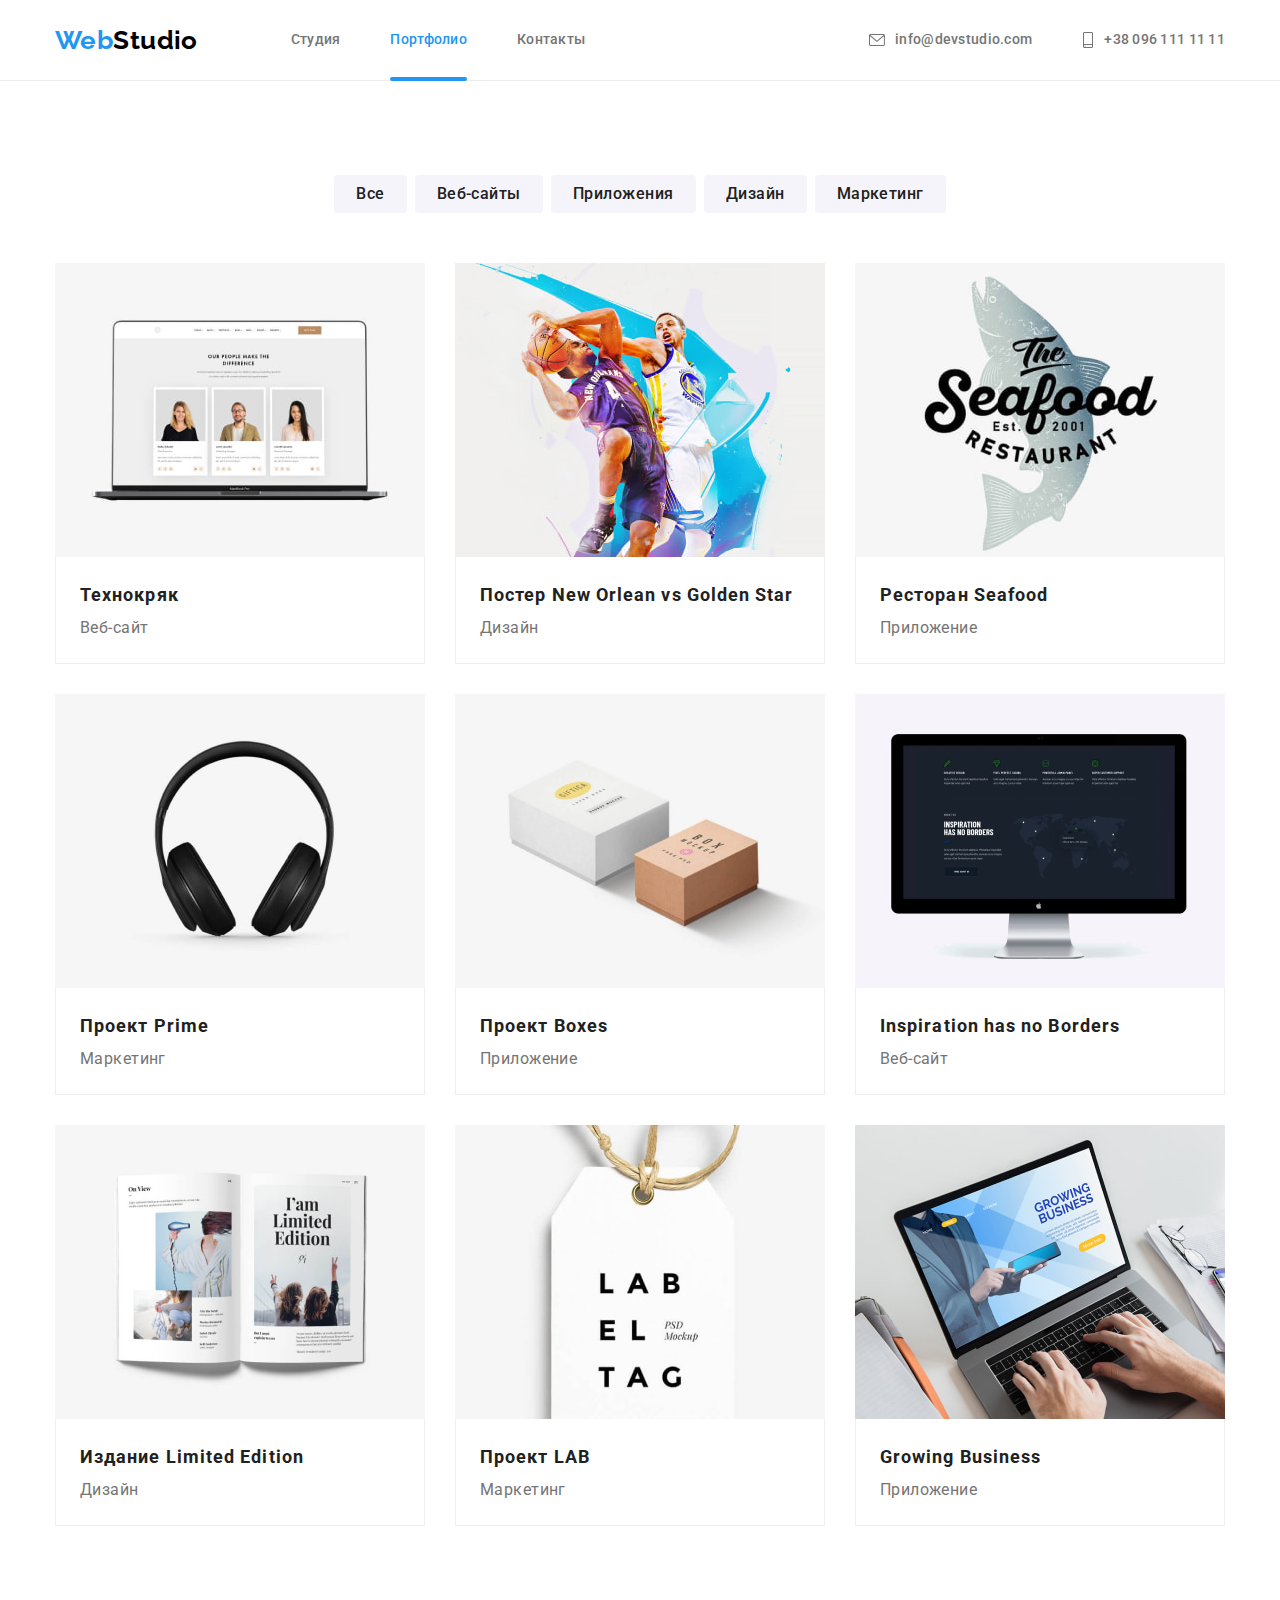
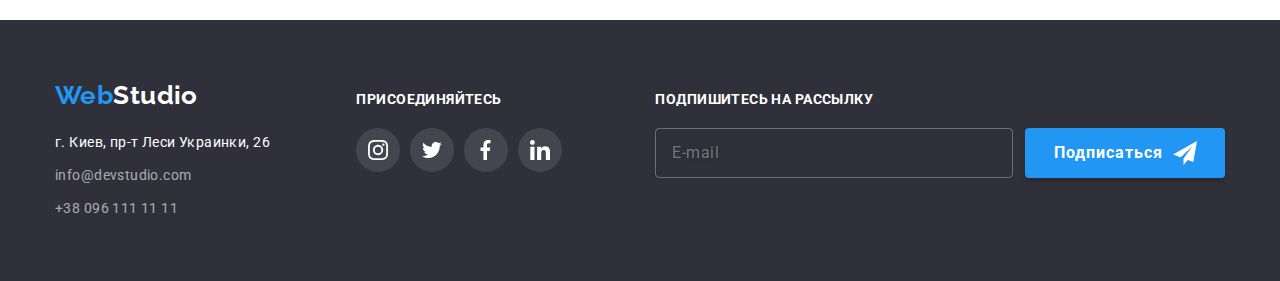
==== portfolio.html @ 182e775f "Переніс файли з 7 ДЗ" ====
<!DOCTYPE html>
<html lang="ru">
  <head>
    <meta charset="UTF-8" />
    <meta http-equiv="X-UA-Compatible" content="IE=edge" />
    <meta name="viewport" content="width=device-width, initial-scale=1.0" />
    <title>Портфолио</title>
    <link
      rel="stylesheet"
      href="https://cdnjs.cloudflare.com/ajax/libs/modern-normalize/1.1.0/modern-normalize.min.css"
    />
    <link
      href="https://fonts.googleapis.com/css2?family=Raleway:wght@700&family=Roboto:wght@400;500;700;900&display=swap"
      rel="stylesheet"
    />
    <link rel="stylesheet" href="./css/main.min.css" />
  </head>
  <body>
    <!-- header сайту -->
    <header class="page-header">
      <div class="container container__page-header">
        <div class="main-menu">
          <a href="./index.html" class="logo logo__header"
            >Web<span class="logo__dark">Studio</span>
          </a>
          <nav class="nav">
            <ul class="nav-list">
              <li class="nav-list__item">
                <a href="./index.html" class="nav-list__link">Студия</a>
              </li>
              <li class="nav-list__item">
                <a href="./portfolio.html" class="nav-list__link nav-list__link--active"
                  >Портфолио</a
                >
              </li>
              <li class="nav-list__item"><a href="./" class="nav-list__link">Контакты</a></li>
            </ul>
          </nav>
        </div>
        <ul class="contact">
          <li class="contact__item">
            <a href="mailto:info@devstudio.com" class="contact__link">
              <svg class="contact__icon" width="16" height="12">
                <use href="./images/icons.svg#icon-mail"></use>
              </svg>
              info@devstudio.com
            </a>
          </li>
          <li class="contact__item">
            <a href="tel:+380961111111" class="contact__link">
              <svg class="contact__icon" width="12" height="16">
                <use href="./images/icons.svg#icon-phone"></use>
              </svg>
              +38 096 111 11 11
            </a>
          </li>
        </ul>
      </div>
    </header>

    <!-- main сторінки -->
    <main>
      <!-- section портфоліо  -->
      <section class="section">
        <div class="container">
          <h1 class="visually-hidden">Примеры работ (нужно скрыть)</h1>
          <ul class="works-nav works-nav__portfolio">
            <li class="works-nav__item">
              <button type="button" class="btn btn__works">Все</button>
            </li>
            <li class="works-nav__item">
              <button type="button" class="btn btn__works">Веб-сайты</button>
            </li>
            <li class="works-nav__item">
              <button type="button" class="btn btn__works">Приложения</button>
            </li>
            <li class="works-nav__item">
              <button type="button" class="btn btn__works">Дизайн</button>
            </li>
            <li class="works-nav__item">
              <button type="button" class="btn btn__works">Маркетинг</button>
            </li>
          </ul>

          <ul class="works layout layout__works">
            <li class="works__item">
              <a href="" class="works__link">
                <div class="works__img">
                  <img src="./images/technocrack.jpg" alt="Веб-сайт фирмы Технокряк" width="370" />
                  <div class="works__overlay">
                    <p class="works__overlay-desc">
                      Технокряк это современная площадка распространения коронавируса. Компании
                      используют эту платформу для цифрового шпионажа и атак на защищённые сервера
                      конкурентов
                    </p>
                  </div>
                </div>
                <div class="works__desc">
                  <h2 class="works__title">Технокряк</h2>
                  <p class="works__text">Веб-сайт</p>
                </div>
              </a>
            </li>
            <li class="works__item">
              <a href="" class="works__link">
                <div class="works__img">
                  <img
                    src="./images/poster-new-orlean.jpg"
                    alt="Дизайн постера New Orlean vs Golden Star"
                    width="370"
                  />
                  <div class="works__overlay">
                    <p class="works__overlay-desc">
                      Lorem ipsum dolor sit amet consectetur adipisicing elit. Velit accusantium
                      eveniet cupiditate consequuntur neque numquam labore quia. Sint, quis impedit.
                    </p>
                  </div>
                </div>
                <div class="works__desc">
                  <h2 class="works__title">Постер New Orlean vs Golden Star</h2>
                  <p class="works__text">Дизайн</p>
                </div>
              </a>
            </li>
            <li class="works__item">
              <a href="" class="works__link">
                <div class="works__img">
                  <img
                    src="./images/restaurant-seafood.jpg"
                    alt="Приложение ресторана Seafood"
                    width="370"
                  />
                  <div class="works__overlay">
                    <p class="works__overlay-desc">
                      Lorem ipsum dolor sit amet consectetur adipisicing elit. Ullam, adipisci?
                      Minima non exercitationem nulla molestias esse accusantium nam ducimus
                      similique labore quasi dolorem voluptate iste commodi aspernatur, mollitia
                      saepe repudiandae?
                    </p>
                  </div>
                </div>
                <div class="works__desc">
                  <h2 class="works__title">Ресторан Seafood</h2>
                  <p class="works__text">Приложение</p>
                </div>
              </a>
            </li>
            <li class="works__item">
              <a href="" class="works__link">
                <div class="works__img">
                  <img
                    src="./images/project-prime.jpg"
                    alt="Маркетинг для проекта Prime"
                    width="370"
                  />
                  <div class="works__overlay">
                    <p class="works__overlay-desc">
                      Lorem ipsum dolor sit amet consectetur adipisicing elit. Ullam, adipisci?
                      Minima non exercitationem nulla molestias esse accusantium nam ducimus
                      similique labore quasi dolorem voluptate iste commodi aspernatur, mollitia
                      saepe repudiandae?
                    </p>
                  </div>
                </div>
                <div class="works__desc">
                  <h2 class="works__title">Проект Prime</h2>
                  <p class="works__text">Маркетинг</p>
                </div>
              </a>
            </li>
            <li class="works__item">
              <a href="" class="works__link">
                <div class="works__img">
                  <img src="./images/project-boxes.jpg" alt="Приложение для Boxes" width="370" />
                  <div class="works__overlay">
                    <p class="works__overlay-desc">
                      Lorem ipsum dolor sit amet consectetur adipisicing elit. Tenetur, expedita
                      illo sed atque quam accusamus hic fugiat vel suscipit, dolores culpa placeat,
                      sequi maiores!
                    </p>
                  </div>
                </div>
                <div class="works__desc">
                  <h2 class="works__title">Проект Boxes</h2>
                  <p class="works__text">Приложение</p>
                </div>
              </a>
            </li>
            <li class="works__item">
              <a href="" class="works__link">
                <div class="works__img">
                  <img
                    src="./images/inspiration-has-no-borders.jpg"
                    alt="Веб-сайт Inspiration has no Borders"
                    width="370"
                  />
                  <div class="works__overlay">
                    <p class="works__overlay-desc">
                      Lorem ipsum dolor sit amet consectetur adipisicing elit. Tenetur, expedita
                      illo sed atque quam accusamus hic fugiat vel suscipit, dolores culpa placeat,
                      sequi maiores!
                    </p>
                  </div>
                </div>
                <div class="works__desc">
                  <h2 class="works__title">Inspiration has no Borders</h2>
                  <p class="works__text">Веб-сайт</p>
                </div>
              </a>
            </li>
            <li class="works__item">
              <a href="" class="works__link">
                <div class="works__img">
                  <img
                    src="./images/publisher-limited-edition.jpg"
                    alt="Дизайн для издания Limited Edition"
                    width="370"
                  />
                  <div class="works__overlay">
                    <p class="works__overlay-desc">
                      Lorem ipsum dolor sit amet consectetur adipisicing elit. Consequuntur,
                      adipisci impedit. Ipsum iste nobis maxime labore explicabo commodi possimus ex
                      totam vitae, consectetur eaque molestias illo ratione. Et, excepturi placeat?
                    </p>
                  </div>
                </div>
                <div class="works__desc">
                  <h2 class="works__title">Издание Limited Edition</h2>
                  <p class="works__text">Дизайн</p>
                </div>
              </a>
            </li>
            <li class="works__item">
              <a href="" class="works__link">
                <div class="works__img">
                  <img src="./images/project-lab.jpg" alt="Маркетинг для проекта LAB" width="370" />
                  <div class="works__overlay">
                    <p class="works__overlay-desc">
                      Lorem ipsum dolor sit amet consectetur adipisicing elit. Consequuntur,
                      adipisci impedit. Ipsum iste nobis maxime labore explicabo commodi possimus ex
                      totam vitae, consectetur eaque molestias illo ratione. Et, excepturi placeat?
                    </p>
                  </div>
                </div>
                <div class="works__desc">
                  <h2 class="works__title">Проект LAB</h2>
                  <p class="works__text">Маркетинг</p>
                </div>
              </a>
            </li>
            <li class="works__item">
              <a href="" class="works__link">
                <div class="works__img">
                  <img
                    src="./images/growing-business.jpg"
                    alt="Приложение для Growing Business"
                    width="370"
                  />
                  <div class="works__overlay">
                    <p class="works__overlay-desc">
                      Lorem ipsum dolor sit amet consectetur adipisicing elit. Consequuntur,
                      adipisci impedit. Ipsum iste nobis maxime labore explicabo commodi possimus ex
                      totam vitae, consectetur eaque molestias illo ratione. Et, excepturi placeat?
                    </p>
                  </div>
                </div>
                <div class="works__desc">
                  <h2 class="works__title">Growing Business</h2>
                  <p class="works__text">Приложение</p>
                </div>
              </a>
            </li>
          </ul>
        </div>
      </section>
    </main>

    <!-- footer сайту -->
    <footer class="footer">
      <div class="container container__footer">
        <div class="footer_address-box">
          <a href="./index.html" class="logo logo__footer"
            >Web<span class="logo logo__light">Studio</span></a
          >
          <address class="address">
            <ul>
              <li class="address__item">
                <a
                  href="https://goo.gl/maps/K3Pn72QrReQsGpMP8"
                  class="address__link"
                  target="_blank"
                  rel="noopener noreferrer"
                  >г. Киев, пр-т Леси Украинки, 26</a
                >
              </li>
              <li class="address__item">
                <a href="mailto:info@devstudio.com" class="address__link address__link--contacts"
                  >info@devstudio.com</a
                >
              </li>
              <li class="address__item">
                <a href="tel:+380961111111" class="address__link address__link--contacts"
                  >+38 096 111 11 11</a
                >
              </li>
            </ul>
          </address>
        </div>
        <div class="footer__social-box">
          <h3 class="footer__title">Присоединяйтесь</h3>
          <ul class="social">
            <li class="social__item">
              <a
                class="social__link social__footer"
                href="https://www.instagram.com/"
                target="_blank"
                rel="noopener noreferrer"
              >
                <svg class="social__icon social__icon--light">
                  <use href="./images/icons.svg#icon-instagram"></use>
                </svg>
              </a>
            </li>
            <li class="social__item">
              <a
                class="social__link social__footer"
                href="https://twitter.com/"
                target="_blank"
                rel="noopener noreferrer"
              >
                <svg class="social__icon social__icon--light">
                  <use href="./images/icons.svg#icon-twitter"></use>
                </svg>
              </a>
            </li>
            <li class="social__item">
              <a
                class="social__link social__footer"
                href="facebook.com"
                target="_blank"
                rel="noopener norferrer"
              >
                <svg class="social__icon social__icon--light">
                  <use href="./images/icons.svg#icon-facebook"></use>
                </svg>
              </a>
            </li>
            <li class="social__item">
              <a
                class="social__link social__footer"
                href="https://linkedin.com/"
                target="_blank"
                rel="noopener noreferrer"
              >
                <svg class="social__icon social__icon--light">
                  <use href="./images/icons.svg#icon-linkedin"></use>
                </svg>
              </a>
            </li>
          </ul>
        </div>
        <div class="footer__form-box">
          <h3 class="footer__title">Подпишитесь на рассылку</h3>
          <form class="footer__form">
            <label class="footer__form-label">
              <input type="email" placeholder="E-mail" class="footer__form-input" />
            </label>
            <button type="submit" class="footer__btn-send">
              Подписаться
              <svg class="footer__form-icon">
                <use href="./images/icons.svg#icon-send"></use>
              </svg>
            </button>
          </form>
        </div>
      </div>
    </footer>

    <!-- Підключення js -->
    <script src="./js/modal.js"></script>
  </body>
</html>
---- css/main.min.css ----
h1,h2,h3,h4,h5,h6,p,ul,li{margin:0}img{display:block;max-width:100%;height:auto}ul{padding:0;list-style:none}a{text-decoration:none}body{font-family:"Roboto",sans-serif;font-size:14px;letter-spacing:0.03em;color:#757575;background-color:#fff}.container{width:1200px;padding:0 15px;margin:0 auto}.container__page-header{display:-webkit-box;display:-ms-flexbox;display:flex;-webkit-box-align:center;-ms-flex-align:center;align-items:center;-webkit-box-pack:justify;-ms-flex-pack:justify;justify-content:space-between}.logo{font-family:"Raleway",sans-serif;font-weight:700;font-size:26px;line-height:1.19;color:#2196f3}.logo__dark{color:#000}.logo__light{color:#fff}.logo__header{margin-right:93px}.logo__footer{display:block;margin-bottom:20px}.page-header{border-bottom:1px solid #ececec}.main-menu{display:-webkit-inline-box;display:-ms-inline-flexbox;display:inline-flex;-webkit-box-align:center;-ms-flex-align:center;align-items:center}.nav-list{display:-webkit-inline-box;display:-ms-inline-flexbox;display:inline-flex}.nav-list__item:not(:last-child),.contact__item:not(:last-child){margin-right:50px}.nav-list__link{display:block;font-weight:500;line-height:1.14;letter-spacing:0.02em;padding:32px 0;color:var(--body-title-color);-webkit-transition:color 250ms cubic-bezier(0.4, 0, 0.2, 1);transition:color 250ms cubic-bezier(0.4, 0, 0.2, 1)}.nav-list__link:hover,.nav-list__link:focus{color:#2196f3}.nav-list__link--active{position:relative;color:#2196f3}.nav-list__link--active::after{content:'';position:absolute;width:100%;height:4px;bottom:-1px;left:0;border-radius:2px;background-color:#2196f3}.contact{display:-webkit-inline-box;display:-ms-inline-flexbox;display:inline-flex}.contact__link{display:-webkit-box;display:-ms-flexbox;display:flex;-webkit-box-align:center;-ms-flex-align:center;align-items:center;color:#757575;font-weight:500;line-height:1.14;letter-spacing:0.02em;padding:32px 0;-webkit-transition:color 250ms cubic-bezier(0.4, 0, 0.2, 1);transition:color 250ms cubic-bezier(0.4, 0, 0.2, 1)}.contact__link:hover .contact__icon,.contact__link:focus .contact__icon{fill:#2196f3}.contact__link:hover,.contact__link:focus{color:#2196f3}.contact__icon{margin-right:10px;fill:currentColor;-webkit-transition:fill 250ms cubic-bezier(0.4, 0, 0.2, 1);transition:fill 250ms cubic-bezier(0.4, 0, 0.2, 1)}.hero{padding-top:200px;padding-bottom:200px;background:-webkit-gradient(linear, left top, left bottom, from(rgba(47,48,58,0.4)), to(rgba(47,48,58,0.4))),url(./../images/Img.jpg);background:linear-gradient(rgba(47,48,58,0.4), rgba(47,48,58,0.4)),url(./../images/Img.jpg);background-repeat:no-repeat;background-position:center;background-size:1600px;max-width:1600px;margin:0 auto}.hero .container{text-align:center}.hero__title{margin-bottom:30px;font-weight:900;font-size:44px;line-height:1.36;text-align:center;letter-spacing:0.06em;text-transform:uppercase;color:#fff}.btn{border:none;border-radius:4px;font-family:inherit;font-weight:500;font-size:16px;line-height:1.63;text-align:center;letter-spacing:0.03em;color:#212121;background-color:#f5f4fa;cursor:pointer;-webkit-transition:background-color 250ms cubic-bezier(0.4, 0, 0.2, 1),color 250ms cubic-bezier(0.4, 0, 0.2, 1),-webkit-box-shadow 250ms cubic-bezier(0.4, 0, 0.2, 1);transition:background-color 250ms cubic-bezier(0.4, 0, 0.2, 1),color 250ms cubic-bezier(0.4, 0, 0.2, 1),-webkit-box-shadow 250ms cubic-bezier(0.4, 0, 0.2, 1);transition:background-color 250ms cubic-bezier(0.4, 0, 0.2, 1),color 250ms cubic-bezier(0.4, 0, 0.2, 1),box-shadow 250ms cubic-bezier(0.4, 0, 0.2, 1);transition:background-color 250ms cubic-bezier(0.4, 0, 0.2, 1),color 250ms cubic-bezier(0.4, 0, 0.2, 1),box-shadow 250ms cubic-bezier(0.4, 0, 0.2, 1),-webkit-box-shadow 250ms cubic-bezier(0.4, 0, 0.2, 1)}.btn__hero{padding:10px 32px;font-weight:700;line-height:1.87;letter-spacing:0.06em;color:#fff;background-color:#2196f3;-webkit-box-shadow:0px 4px 4px rgba(0,0,0,0.15);box-shadow:0px 4px 4px rgba(0,0,0,0.15)}.btn__hero:hover,.btn__hero:focus{background:#188ce8}.section{padding-top:94px;padding-bottom:94px}.section--nopaddingtop{padding-top:0}.section--team-bcg{background-color:#f5f4fa}.section__title{margin-bottom:50px;font-weight:700;font-size:36px;line-height:1.17;text-align:center;color:#757575}.visually-hidden{position:absolute;width:1px;height:1px;margin:-1px;border:0;padding:0;white-space:nowrap;-webkit-clip-path:inset(100%);clip-path:inset(100%);clip:rect(0 0 0 0);overflow:hidden}.advantages{display:-webkit-box;display:-ms-flexbox;display:flex}.advantages__item{width:270px}.advantages__item:not(:last-child){margin-right:30px}.advantages__img-bcg{display:-webkit-box;display:-ms-flexbox;display:flex;-webkit-box-align:center;-ms-flex-align:center;align-items:center;-webkit-box-pack:center;-ms-flex-pack:center;justify-content:center;height:120px;margin-bottom:30px;background-color:#f5f4fa;border-radius:4px}.advantages__img{width:70px;height:70px}.advantages__title{margin-bottom:10px;font-size:14px;font-weight:700;line-height:1.14;text-transform:uppercase;color:#212121}.advantages__desc{line-height:1.71}.activity{display:-webkit-box;display:-ms-flexbox;display:flex}.activity__item{position:relative}.activity__item:not(:last-child){margin-right:30px}.activity__title{position:absolute;bottom:0;left:0;display:-webkit-box;display:-ms-flexbox;display:flex;-webkit-box-align:center;-ms-flex-align:center;align-items:center;-webkit-box-pack:center;-ms-flex-pack:center;justify-content:center;width:100%;height:70px;font-size:14px;text-transform:uppercase;color:#fff;background-color:rgba(47,48,58,0.8)}.team{display:-webkit-box;display:-ms-flexbox;display:flex}.team__item{width:270px;border-radius:0 0 4px 4px;background-color:#fff;-webkit-box-shadow:0px 1px 3px rgba(0,0,0,0.12),0px 1px 1px rgba(0,0,0,0.14),0px 2px 1px rgba(0,0,0,0.2);box-shadow:0px 1px 3px rgba(0,0,0,0.12),0px 1px 1px rgba(0,0,0,0.14),0px 2px 1px rgba(0,0,0,0.2)}.team__item:not(:last-child){margin-right:30px}.team__div-desc{padding-top:30px;padding-bottom:30px}.team__title{font-size:16px;line-height:1.19;text-align:center;margin-bottom:10px;font-weight:500;color:#212121}.team__desc{font-size:16px;line-height:1.19;text-align:center;margin-bottom:16px}.social{display:-webkit-box;display:-ms-flexbox;display:flex;-webkit-box-pack:center;-ms-flex-pack:center;justify-content:center}.social__item{width:44px;height:44px}.social__item:not(:last-child){margin-right:10px}.social__link{display:-webkit-box;display:-ms-flexbox;display:flex;-webkit-box-align:center;-ms-flex-align:center;align-items:center;-webkit-box-pack:center;-ms-flex-pack:center;justify-content:center;width:100%;height:100%;border-radius:50%;-webkit-transition:background-color 250ms cubic-bezier(0.4, 0, 0.2, 1);transition:background-color 250ms cubic-bezier(0.4, 0, 0.2, 1)}.social__link:hover,.social__link:focus{background-color:#2196f3}.social__icon{width:20px;height:20px;fill:#afb1b8;-webkit-transition:fill 250ms cubic-bezier(0.4, 0, 0.2, 1);transition:fill 250ms cubic-bezier(0.4, 0, 0.2, 1)}.social__link:hover .social__icon,.social__link:focus .social__icon{fill:#fff}.social__footer{background-color:rgba(255,255,255,0.1)}.social__icon--light{fill:#fff}.clients{display:-webkit-inline-box;display:-ms-inline-flexbox;display:inline-flex}.clients__item{width:170px;height:92px}.clients__item:not(:last-child){margin-right:30px}.clients__link{display:-webkit-box;display:-ms-flexbox;display:flex;-webkit-box-pack:center;-ms-flex-pack:center;justify-content:center;-webkit-box-align:center;-ms-flex-align:center;align-items:center;width:100%;height:100%;border:1px solid #afb1b8;border-radius:4px;-webkit-transition:border 250ms cubic-bezier(0.4, 0, 0.2, 1);transition:border 250ms cubic-bezier(0.4, 0, 0.2, 1)}.clients__link:hover,.clients__link:focus{border-color:#2196f3}.clients__logo{width:106px;height:60px;fill:#afb1b8;-webkit-transition:fill 250ms cubic-bezier(0.4, 0, 0.2, 1);transition:fill 250ms cubic-bezier(0.4, 0, 0.2, 1)}.clients__link:hover .clients__logo,.clients__link:focus .clients__logo{fill:#2196f3}.footer{padding-top:60px;padding-bottom:60px;background-color:#2f303a}.footer_address-box{margin-right:70px;-webkit-box-flex:1;-ms-flex-positive:1;flex-grow:1}.address{font-style:normal}.address__link{display:block;line-height:1.71;color:#fff}.address__link--contacts{color:rgba(255,255,255,0.6)}.address__item:not(:last-child){margin-bottom:9px}.container__footer{display:-webkit-box;display:-ms-flexbox;display:flex;-webkit-box-align:baseline;-ms-flex-align:baseline;align-items:baseline}.footer__social-box{margin-right:93px}.footer__title{margin-bottom:20px;font-size:14px;line-height:1.14;text-transform:uppercase;color:#fff}.footer__form{display:-webkit-box;display:-ms-flexbox;display:flex;-webkit-box-align:center;-ms-flex-align:center;align-items:center}.footer__form-label{margin-right:12px}.footer__form-input{width:358px;height:50px;padding:15px 16px;font-size:16px;line-height:1.25;letter-spacing:0.03em;color:rgba(255,255,255,0.6);background-color:transparent;border:1px solid rgba(255,255,255,0.3);-webkit-filter:drop-shadow(0px 4px 4px rgba(0,0,0,0.15));filter:drop-shadow(0px 4px 4px rgba(0,0,0,0.15));border-radius:4px;-webkit-transition:border-color 250ms cubic-bezier(0.4, 0, 0.2, 1);transition:border-color 250ms cubic-bezier(0.4, 0, 0.2, 1)}.footer__form-input:focus-within{outline:none;border-color:#2196f3}.footer__form-input:not(:placeholder-shown){border-color:#2196f3;color:#fff}.footer__btn-send{display:-webkit-box;display:-ms-flexbox;display:flex;-webkit-box-align:center;-ms-flex-align:center;align-items:center;text-align:center;padding:10px 28px 10px 29px;font-weight:700;font-size:16px;line-height:1.87;letter-spacing:0.06em;color:#fff;background-color:#2196f3;-webkit-box-shadow:0px 4px 4px rgba(0,0,0,0.15);box-shadow:0px 4px 4px rgba(0,0,0,0.15);border-radius:4px;border:none;cursor:pointer}.footer__form-icon{width:24px;height:24px;margin-left:10px;fill:#fff}.backdrop{position:fixed;top:0;left:0;width:100%;height:100%;background-color:rgba(0,0,0,0.2);opacity:1;-webkit-transition:opacity 250ms cubic-bezier(0.4, 0, 0.2, 1);transition:opacity 250ms cubic-bezier(0.4, 0, 0.2, 1)}.backdrop.is-hidden{opacity:0;pointer-events:none;visibility:hidden}.modal{position:absolute;top:50%;left:50%;width:528px;height:581px;padding:40px;background-color:#fff;-webkit-box-shadow:0px 1px 3px rgba(0,0,0,0.12),0px 1px 1px rgba(0,0,0,0.14),0px 2px 1px rgba(0,0,0,0.2);box-shadow:0px 1px 3px rgba(0,0,0,0.12),0px 1px 1px rgba(0,0,0,0.14),0px 2px 1px rgba(0,0,0,0.2);border-radius:4px;-webkit-transform:translate(-50%, -50%) scale(1);transform:translate(-50%, -50%) scale(1);-webkit-transition:visibility 250ms cubic-bezier(0.4, 0, 0.2, 1),-webkit-transform 250ms cubic-bezier(0.4, 0, 0.2, 1);transition:visibility 250ms cubic-bezier(0.4, 0, 0.2, 1),-webkit-transform 250ms cubic-bezier(0.4, 0, 0.2, 1);transition:transform 250ms cubic-bezier(0.4, 0, 0.2, 1),visibility 250ms cubic-bezier(0.4, 0, 0.2, 1);transition:transform 250ms cubic-bezier(0.4, 0, 0.2, 1),visibility 250ms cubic-bezier(0.4, 0, 0.2, 1),-webkit-transform 250ms cubic-bezier(0.4, 0, 0.2, 1)}.backdrop.is-hidden .modal{-webkit-transform:translate(-50%, -50%) scale(0.9);transform:translate(-50%, -50%) scale(0.9)}.modal__close{position:absolute;top:8px;right:8px;width:30px;height:30px;display:-webkit-box;display:-ms-flexbox;display:flex;-webkit-box-align:center;-ms-flex-align:center;align-items:center;-webkit-box-pack:center;-ms-flex-pack:center;justify-content:center;background-color:transparent;border-radius:50%;border:1px solid rgba(0,0,0,0.1);cursor:pointer}.modal__close-icon{width:11px;height:11px;fill:#000;-webkit-transition:fill 250ms cubic-bezier(0.4, 0, 0.2, 1);transition:fill 250ms cubic-bezier(0.4, 0, 0.2, 1)}.modal__close:hover .modal__close-icon,.modal__close:focus .modal__close-icon{fill:#2196f3}.modal__title{margin-bottom:12px;font-size:20px;text-align:center;color:#212121}.modal__form{display:-webkit-box;display:-ms-flexbox;display:flex;-webkit-box-orient:vertical;-webkit-box-direction:normal;-ms-flex-direction:column;flex-direction:column;-webkit-box-align:center;-ms-flex-align:center;align-items:center}.modal__form-label{position:relative;display:block;width:100%;margin-bottom:10px}.modal__form-label--textarea{margin-bottom:20px}.modal__form-label input,.modal__form-label textarea{width:100%;border-color:rgba(33,33,33,0.2);border-width:1px;border-style:solid;border-radius:4px;-webkit-transition:border-color 250ms cubic-bezier(0.4, 0, 0.2, 1);transition:border-color 250ms cubic-bezier(0.4, 0, 0.2, 1)}.modal__form-text{margin-bottom:4px;font-size:12px;line-height:1.17;letter-spacing:0.01em;color:#757575}.modal__form-input{height:40px;padding-left:42px;padding-right:10px}.modal__form-input:focus-within{outline:none;border-color:#2196f3}.modal__form-input:not(:placeholder-shown){border-color:#2196f3;color:#212121}.modal__form-textarea{display:block;height:120px;padding:12px 16px;resize:none}.modal__form-textarea:focus-within{outline:none;border-color:#2196f3}.modal__form-textarea:not(:placeholder-shown){border-color:#2196f3;color:#212121}.modal__form-checkbox{display:-webkit-inline-box;display:-ms-inline-flexbox;display:inline-flex;-webkit-box-align:center;-ms-flex-align:center;align-items:center;margin-bottom:30px;line-height:1.71}.modal__form-icon{width:18px;height:18px;position:absolute;bottom:11px;left:12px;fill:#212121;-webkit-transition:fill 250ms cubic-bezier(0.4, 0, 0.2, 1);transition:fill 250ms cubic-bezier(0.4, 0, 0.2, 1)}.modal__form-input:focus-within+.modal__form-icon,.modal__form-input:not(:placeholder-shown)+.modal__form-icon{fill:#2196f3}.form__checkbox-icon{width:16px;height:15px;margin-right:9px;border:2px solid #212121;border-radius:2px;background-color:transparent;background-image:none;-webkit-transition:background-color 250ms cubic-bezier(0.4, 0, 0.2, 1),background-image 250ms cubic-bezier(0.4, 0, 0.2, 1);transition:background-color 250ms cubic-bezier(0.4, 0, 0.2, 1),background-image 250ms cubic-bezier(0.4, 0, 0.2, 1)}.modal__checkbox:checked+.form__checkbox-icon{background-image:url("../images/checkbox-checked.svg");background-repeat:no-repeat;background-position:center;background-color:#2196f3;border-radius:2px;border:none}.modal__checkbox{-webkit-appearance:none;-moz-appearance:none;appearance:none}.form__checkbox-link{margin-left:4px;color:#2196f3;text-decoration:underline}.btn__modal{padding:10px 32px;font-weight:700;line-height:1.87;letter-spacing:0.06em;color:#fff;background-color:#2196f3;-webkit-box-shadow:0px 4px 4px rgba(0,0,0,0.15);box-shadow:0px 4px 4px rgba(0,0,0,0.15)}.btn__modal:hover,.btn__modal:focus{background:#188ce8}.works-nav{display:-webkit-box;display:-ms-flexbox;display:flex;-webkit-box-pack:center;-ms-flex-pack:center;justify-content:center}.works-nav__portfolio{margin-bottom:50px}.works-nav__item:not(:last-child){margin-right:8px}.btn__works{padding:6px 22px}.btn__works:active,.btn__works:hover,.btn__works:focus{background-color:#2196f3;color:#fff;-webkit-box-shadow:0px 3px 1px rgba(0,0,0,0.1),0px 1px 2px rgba(0,0,0,0.08),0px 2px 2px rgba(0,0,0,0.12);box-shadow:0px 3px 1px rgba(0,0,0,0.1),0px 1px 2px rgba(0,0,0,0.08),0px 2px 2px rgba(0,0,0,0.12)}.layout{display:-webkit-box;display:-ms-flexbox;display:flex;-ms-flex-wrap:wrap;flex-wrap:wrap}.layout__works{margin-top:-30px;margin-left:-30px}.works__link{display:block}.works__link:hover,.works__link:focus{-webkit-box-shadow:0px 1px 1px rgba(0,0,0,0.12),0px 4px 4px rgba(0,0,0,0.06),1px 4px 6px rgba(0,0,0,0.16);box-shadow:0px 1px 1px rgba(0,0,0,0.12),0px 4px 4px rgba(0,0,0,0.06),1px 4px 6px rgba(0,0,0,0.16);cursor:pointer}.works__item{-ms-flex-preferred-size:calc((100% - 90px) / 3);flex-basis:calc((100% - 90px) / 3);margin-top:30px;margin-left:30px}.works__img{position:relative;overflow:hidden}.works__overlay{position:absolute;width:100%;height:100%;display:-webkit-box;display:-ms-flexbox;display:flex;-webkit-box-align:center;-ms-flex-align:center;align-items:center;background-color:rgba(33,150,243,0.9);-webkit-transform:translate(0, 0);transform:translate(0, 0);-webkit-transition:-webkit-transform 250ms cubic-bezier(0.4, 0, 0.2, 1);transition:-webkit-transform 250ms cubic-bezier(0.4, 0, 0.2, 1);transition:transform 250ms cubic-bezier(0.4, 0, 0.2, 1);transition:transform 250ms cubic-bezier(0.4, 0, 0.2, 1), -webkit-transform 250ms cubic-bezier(0.4, 0, 0.2, 1)}.works__link:hover .works__overlay,.works__link:focus .works__overlay{-webkit-transform:translate(0, -100%);transform:translate(0, -100%)}.works__overlay-desc{padding:24px;font-size:18px;line-height:1.56;color:#fff}.works__desc{padding:20px 24px;background:#fff;border-width:0 1px 1px 1px;border-style:solid;border-color:#efefef}.works__title{font-weight:700;font-size:18px;line-height:2;letter-spacing:0.06em;color:#212121}.works__text{display:block;font-size:16px;line-height:1.87;color:#757575}
/*# sourceMappingURL=main.min.css.map */
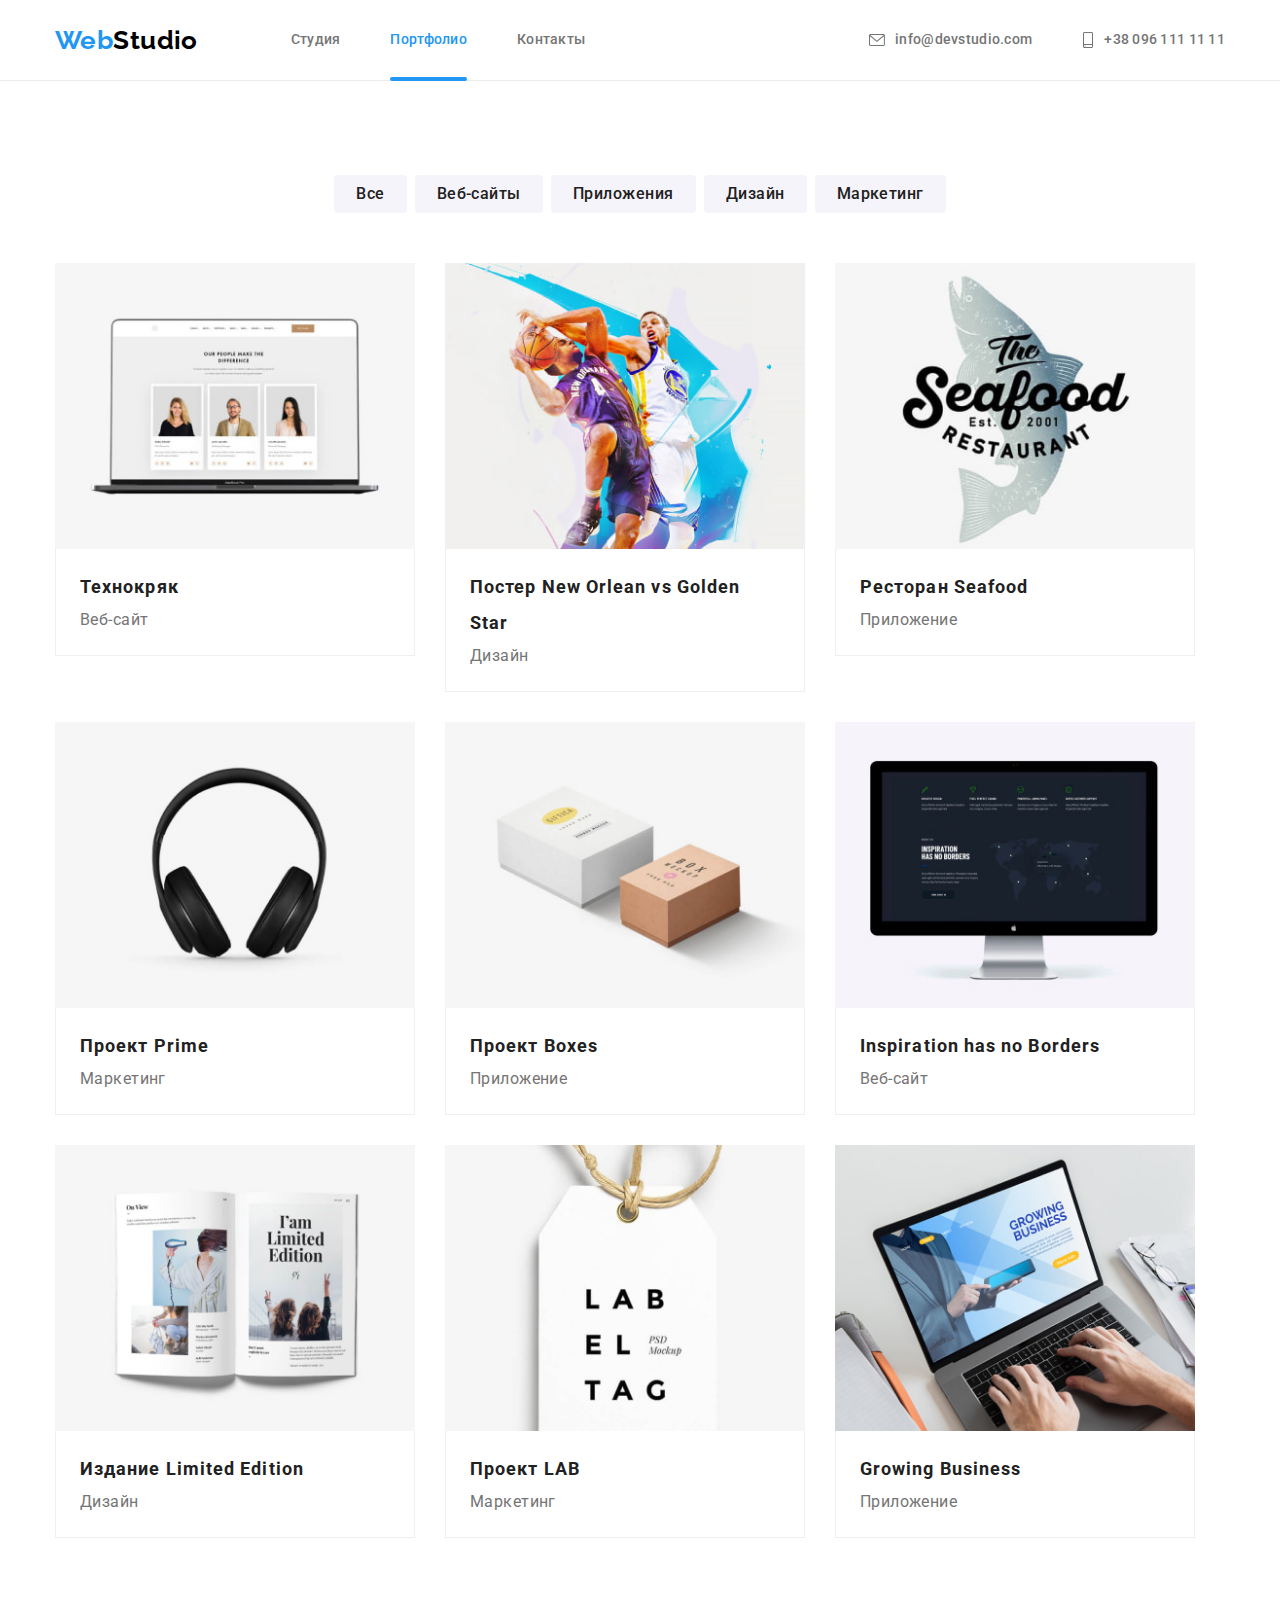
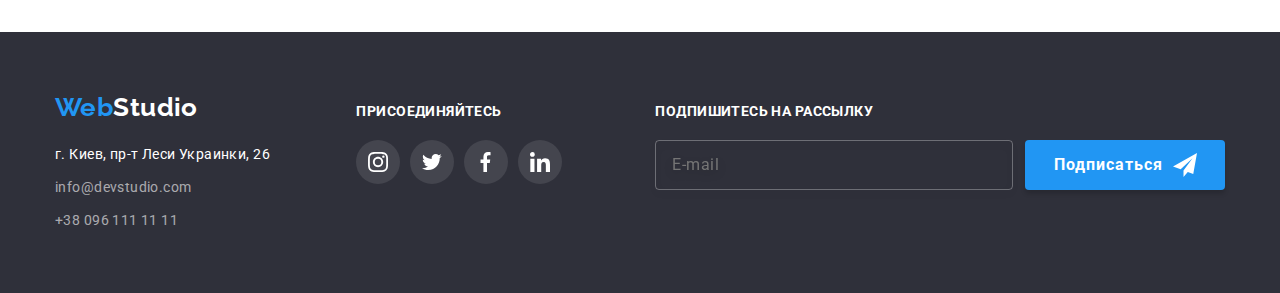
==== commit e02faaba: "Адаптивний сайт" ====
--- a/portfolio.html
+++ b/portfolio.html
@@ -23,6 +23,53 @@
           <a href="./index.html" class="logo logo__header"
             >Web<span class="logo__dark">Studio</span>
           </a>
+          <button
+            type="button"
+            class="menu-button is-open"
+            aria-expanded="false"
+            aria-controls="mobile-menu"
+            data-menu-open
+          >
+            <svg class="menu-button__icon" aria-label="Переключатель мобильного меню">
+              <use href="./images/icons.svg#menu-burger"></use>
+            </svg>
+          </button>
+          <div class="mobile-menu is-open" id="mobile-menu" data-menu>
+            <button type="button" class="mobile-menu__button" data-menu-close>
+              <svg class="mobile-menu__icon">
+                <use href="./images/icons.svg#menu-close"></use>
+              </svg>
+            </button>
+            <ul class="mobile-menu__list">
+              <li class="mobile-menu__item"><a href="./" class="mobile-menu__link">Студия</a></li>
+              <li class="mobile-menu__item">
+                <a href="./portfolio.html" class="mobile-menu__link">Портфолио</a>
+              </li>
+              <li class="mobile-menu__item"><a href="" class="mobile-menu__link">Контакты</a></li>
+            </ul>
+            <div class="mobile-menu-footer">
+              <a href="tel:+380961111111" class="mobile-menu-footer__tel">+38 096 111 11 11</a>
+              <a href="mailto:info@devstudio.com" class="mobile-menu-footer__mail"
+                >info@devstudio.com</a
+              >
+              <ul class="mobile-menu-footer__list">
+                <li class="mobile-menu-footer__item">
+                  <a href="" class="mobile-menu-footer__link mobile-menu-footer__link--nopadding"
+                    >Instagram</a
+                  >
+                </li>
+                <li class="mobile-menu-footer__item">
+                  <a href="" class="mobile-menu-footer__link">Twitter</a>
+                </li>
+                <li class="mobile-menu-footer__item">
+                  <a href="" class="mobile-menu-footer__link">Facebook</a>
+                </li>
+                <li class="mobile-menu-footer__item">
+                  <a href="" class="mobile-menu-footer__link">LinkedIn</a>
+                </li>
+              </ul>
+            </div>
+          </div>
           <nav class="nav">
             <ul class="nav-list">
               <li class="nav-list__item">
@@ -64,7 +111,7 @@
       <section class="section">
         <div class="container">
           <h1 class="visually-hidden">Примеры работ (нужно скрыть)</h1>
-          <ul class="works-nav works-nav__portfolio">
+          <ul class="works-nav works-nav__portfolio works-nav__portfolio--mb">
             <li class="works-nav__item">
               <button type="button" class="btn btn__works">Все</button>
             </li>
@@ -82,7 +129,7 @@
             </li>
           </ul>
 
-          <ul class="works layout layout__works">
+          <ul class="works">
             <li class="works__item">
               <a href="" class="works__link">
                 <div class="works__img">
@@ -378,5 +425,6 @@
 
     <!-- Підключення js -->
     <script src="./js/modal.js"></script>
+    <script src="./js/mobile-menu.js"></script>
   </body>
 </html>
--- a/css/main.min.css
+++ b/css/main.min.css
@@ -1,2 +1,2 @@
-h1,h2,h3,h4,h5,h6,p,ul,li{margin:0}img{display:block;max-width:100%;height:auto}ul{padding:0;list-style:none}a{text-decoration:none}body{font-family:"Roboto",sans-serif;font-size:14px;letter-spacing:0.03em;color:#757575;background-color:#fff}.container{width:1200px;padding:0 15px;margin:0 auto}.container__page-header{display:-webkit-box;display:-ms-flexbox;display:flex;-webkit-box-align:center;-ms-flex-align:center;align-items:center;-webkit-box-pack:justify;-ms-flex-pack:justify;justify-content:space-between}.logo{font-family:"Raleway",sans-serif;font-weight:700;font-size:26px;line-height:1.19;color:#2196f3}.logo__dark{color:#000}.logo__light{color:#fff}.logo__header{margin-right:93px}.logo__footer{display:block;margin-bottom:20px}.page-header{border-bottom:1px solid #ececec}.main-menu{display:-webkit-inline-box;display:-ms-inline-flexbox;display:inline-flex;-webkit-box-align:center;-ms-flex-align:center;align-items:center}.nav-list{display:-webkit-inline-box;display:-ms-inline-flexbox;display:inline-flex}.nav-list__item:not(:last-child),.contact__item:not(:last-child){margin-right:50px}.nav-list__link{display:block;font-weight:500;line-height:1.14;letter-spacing:0.02em;padding:32px 0;color:var(--body-title-color);-webkit-transition:color 250ms cubic-bezier(0.4, 0, 0.2, 1);transition:color 250ms cubic-bezier(0.4, 0, 0.2, 1)}.nav-list__link:hover,.nav-list__link:focus{color:#2196f3}.nav-list__link--active{position:relative;color:#2196f3}.nav-list__link--active::after{content:'';position:absolute;width:100%;height:4px;bottom:-1px;left:0;border-radius:2px;background-color:#2196f3}.contact{display:-webkit-inline-box;display:-ms-inline-flexbox;display:inline-flex}.contact__link{display:-webkit-box;display:-ms-flexbox;display:flex;-webkit-box-align:center;-ms-flex-align:center;align-items:center;color:#757575;font-weight:500;line-height:1.14;letter-spacing:0.02em;padding:32px 0;-webkit-transition:color 250ms cubic-bezier(0.4, 0, 0.2, 1);transition:color 250ms cubic-bezier(0.4, 0, 0.2, 1)}.contact__link:hover .contact__icon,.contact__link:focus .contact__icon{fill:#2196f3}.contact__link:hover,.contact__link:focus{color:#2196f3}.contact__icon{margin-right:10px;fill:currentColor;-webkit-transition:fill 250ms cubic-bezier(0.4, 0, 0.2, 1);transition:fill 250ms cubic-bezier(0.4, 0, 0.2, 1)}.hero{padding-top:200px;padding-bottom:200px;background:-webkit-gradient(linear, left top, left bottom, from(rgba(47,48,58,0.4)), to(rgba(47,48,58,0.4))),url(./../images/Img.jpg);background:linear-gradient(rgba(47,48,58,0.4), rgba(47,48,58,0.4)),url(./../images/Img.jpg);background-repeat:no-repeat;background-position:center;background-size:1600px;max-width:1600px;margin:0 auto}.hero .container{text-align:center}.hero__title{margin-bottom:30px;font-weight:900;font-size:44px;line-height:1.36;text-align:center;letter-spacing:0.06em;text-transform:uppercase;color:#fff}.btn{border:none;border-radius:4px;font-family:inherit;font-weight:500;font-size:16px;line-height:1.63;text-align:center;letter-spacing:0.03em;color:#212121;background-color:#f5f4fa;cursor:pointer;-webkit-transition:background-color 250ms cubic-bezier(0.4, 0, 0.2, 1),color 250ms cubic-bezier(0.4, 0, 0.2, 1),-webkit-box-shadow 250ms cubic-bezier(0.4, 0, 0.2, 1);transition:background-color 250ms cubic-bezier(0.4, 0, 0.2, 1),color 250ms cubic-bezier(0.4, 0, 0.2, 1),-webkit-box-shadow 250ms cubic-bezier(0.4, 0, 0.2, 1);transition:background-color 250ms cubic-bezier(0.4, 0, 0.2, 1),color 250ms cubic-bezier(0.4, 0, 0.2, 1),box-shadow 250ms cubic-bezier(0.4, 0, 0.2, 1);transition:background-color 250ms cubic-bezier(0.4, 0, 0.2, 1),color 250ms cubic-bezier(0.4, 0, 0.2, 1),box-shadow 250ms cubic-bezier(0.4, 0, 0.2, 1),-webkit-box-shadow 250ms cubic-bezier(0.4, 0, 0.2, 1)}.btn__hero{padding:10px 32px;font-weight:700;line-height:1.87;letter-spacing:0.06em;color:#fff;background-color:#2196f3;-webkit-box-shadow:0px 4px 4px rgba(0,0,0,0.15);box-shadow:0px 4px 4px rgba(0,0,0,0.15)}.btn__hero:hover,.btn__hero:focus{background:#188ce8}.section{padding-top:94px;padding-bottom:94px}.section--nopaddingtop{padding-top:0}.section--team-bcg{background-color:#f5f4fa}.section__title{margin-bottom:50px;font-weight:700;font-size:36px;line-height:1.17;text-align:center;color:#757575}.visually-hidden{position:absolute;width:1px;height:1px;margin:-1px;border:0;padding:0;white-space:nowrap;-webkit-clip-path:inset(100%);clip-path:inset(100%);clip:rect(0 0 0 0);overflow:hidden}.advantages{display:-webkit-box;display:-ms-flexbox;display:flex}.advantages__item{width:270px}.advantages__item:not(:last-child){margin-right:30px}.advantages__img-bcg{display:-webkit-box;display:-ms-flexbox;display:flex;-webkit-box-align:center;-ms-flex-align:center;align-items:center;-webkit-box-pack:center;-ms-flex-pack:center;justify-content:center;height:120px;margin-bottom:30px;background-color:#f5f4fa;border-radius:4px}.advantages__img{width:70px;height:70px}.advantages__title{margin-bottom:10px;font-size:14px;font-weight:700;line-height:1.14;text-transform:uppercase;color:#212121}.advantages__desc{line-height:1.71}.activity{display:-webkit-box;display:-ms-flexbox;display:flex}.activity__item{position:relative}.activity__item:not(:last-child){margin-right:30px}.activity__title{position:absolute;bottom:0;left:0;display:-webkit-box;display:-ms-flexbox;display:flex;-webkit-box-align:center;-ms-flex-align:center;align-items:center;-webkit-box-pack:center;-ms-flex-pack:center;justify-content:center;width:100%;height:70px;font-size:14px;text-transform:uppercase;color:#fff;background-color:rgba(47,48,58,0.8)}.team{display:-webkit-box;display:-ms-flexbox;display:flex}.team__item{width:270px;border-radius:0 0 4px 4px;background-color:#fff;-webkit-box-shadow:0px 1px 3px rgba(0,0,0,0.12),0px 1px 1px rgba(0,0,0,0.14),0px 2px 1px rgba(0,0,0,0.2);box-shadow:0px 1px 3px rgba(0,0,0,0.12),0px 1px 1px rgba(0,0,0,0.14),0px 2px 1px rgba(0,0,0,0.2)}.team__item:not(:last-child){margin-right:30px}.team__div-desc{padding-top:30px;padding-bottom:30px}.team__title{font-size:16px;line-height:1.19;text-align:center;margin-bottom:10px;font-weight:500;color:#212121}.team__desc{font-size:16px;line-height:1.19;text-align:center;margin-bottom:16px}.social{display:-webkit-box;display:-ms-flexbox;display:flex;-webkit-box-pack:center;-ms-flex-pack:center;justify-content:center}.social__item{width:44px;height:44px}.social__item:not(:last-child){margin-right:10px}.social__link{display:-webkit-box;display:-ms-flexbox;display:flex;-webkit-box-align:center;-ms-flex-align:center;align-items:center;-webkit-box-pack:center;-ms-flex-pack:center;justify-content:center;width:100%;height:100%;border-radius:50%;-webkit-transition:background-color 250ms cubic-bezier(0.4, 0, 0.2, 1);transition:background-color 250ms cubic-bezier(0.4, 0, 0.2, 1)}.social__link:hover,.social__link:focus{background-color:#2196f3}.social__icon{width:20px;height:20px;fill:#afb1b8;-webkit-transition:fill 250ms cubic-bezier(0.4, 0, 0.2, 1);transition:fill 250ms cubic-bezier(0.4, 0, 0.2, 1)}.social__link:hover .social__icon,.social__link:focus .social__icon{fill:#fff}.social__footer{background-color:rgba(255,255,255,0.1)}.social__icon--light{fill:#fff}.clients{display:-webkit-inline-box;display:-ms-inline-flexbox;display:inline-flex}.clients__item{width:170px;height:92px}.clients__item:not(:last-child){margin-right:30px}.clients__link{display:-webkit-box;display:-ms-flexbox;display:flex;-webkit-box-pack:center;-ms-flex-pack:center;justify-content:center;-webkit-box-align:center;-ms-flex-align:center;align-items:center;width:100%;height:100%;border:1px solid #afb1b8;border-radius:4px;-webkit-transition:border 250ms cubic-bezier(0.4, 0, 0.2, 1);transition:border 250ms cubic-bezier(0.4, 0, 0.2, 1)}.clients__link:hover,.clients__link:focus{border-color:#2196f3}.clients__logo{width:106px;height:60px;fill:#afb1b8;-webkit-transition:fill 250ms cubic-bezier(0.4, 0, 0.2, 1);transition:fill 250ms cubic-bezier(0.4, 0, 0.2, 1)}.clients__link:hover .clients__logo,.clients__link:focus .clients__logo{fill:#2196f3}.footer{padding-top:60px;padding-bottom:60px;background-color:#2f303a}.footer_address-box{margin-right:70px;-webkit-box-flex:1;-ms-flex-positive:1;flex-grow:1}.address{font-style:normal}.address__link{display:block;line-height:1.71;color:#fff}.address__link--contacts{color:rgba(255,255,255,0.6)}.address__item:not(:last-child){margin-bottom:9px}.container__footer{display:-webkit-box;display:-ms-flexbox;display:flex;-webkit-box-align:baseline;-ms-flex-align:baseline;align-items:baseline}.footer__social-box{margin-right:93px}.footer__title{margin-bottom:20px;font-size:14px;line-height:1.14;text-transform:uppercase;color:#fff}.footer__form{display:-webkit-box;display:-ms-flexbox;display:flex;-webkit-box-align:center;-ms-flex-align:center;align-items:center}.footer__form-label{margin-right:12px}.footer__form-input{width:358px;height:50px;padding:15px 16px;font-size:16px;line-height:1.25;letter-spacing:0.03em;color:rgba(255,255,255,0.6);background-color:transparent;border:1px solid rgba(255,255,255,0.3);-webkit-filter:drop-shadow(0px 4px 4px rgba(0,0,0,0.15));filter:drop-shadow(0px 4px 4px rgba(0,0,0,0.15));border-radius:4px;-webkit-transition:border-color 250ms cubic-bezier(0.4, 0, 0.2, 1);transition:border-color 250ms cubic-bezier(0.4, 0, 0.2, 1)}.footer__form-input:focus-within{outline:none;border-color:#2196f3}.footer__form-input:not(:placeholder-shown){border-color:#2196f3;color:#fff}.footer__btn-send{display:-webkit-box;display:-ms-flexbox;display:flex;-webkit-box-align:center;-ms-flex-align:center;align-items:center;text-align:center;padding:10px 28px 10px 29px;font-weight:700;font-size:16px;line-height:1.87;letter-spacing:0.06em;color:#fff;background-color:#2196f3;-webkit-box-shadow:0px 4px 4px rgba(0,0,0,0.15);box-shadow:0px 4px 4px rgba(0,0,0,0.15);border-radius:4px;border:none;cursor:pointer}.footer__form-icon{width:24px;height:24px;margin-left:10px;fill:#fff}.backdrop{position:fixed;top:0;left:0;width:100%;height:100%;background-color:rgba(0,0,0,0.2);opacity:1;-webkit-transition:opacity 250ms cubic-bezier(0.4, 0, 0.2, 1);transition:opacity 250ms cubic-bezier(0.4, 0, 0.2, 1)}.backdrop.is-hidden{opacity:0;pointer-events:none;visibility:hidden}.modal{position:absolute;top:50%;left:50%;width:528px;height:581px;padding:40px;background-color:#fff;-webkit-box-shadow:0px 1px 3px rgba(0,0,0,0.12),0px 1px 1px rgba(0,0,0,0.14),0px 2px 1px rgba(0,0,0,0.2);box-shadow:0px 1px 3px rgba(0,0,0,0.12),0px 1px 1px rgba(0,0,0,0.14),0px 2px 1px rgba(0,0,0,0.2);border-radius:4px;-webkit-transform:translate(-50%, -50%) scale(1);transform:translate(-50%, -50%) scale(1);-webkit-transition:visibility 250ms cubic-bezier(0.4, 0, 0.2, 1),-webkit-transform 250ms cubic-bezier(0.4, 0, 0.2, 1);transition:visibility 250ms cubic-bezier(0.4, 0, 0.2, 1),-webkit-transform 250ms cubic-bezier(0.4, 0, 0.2, 1);transition:transform 250ms cubic-bezier(0.4, 0, 0.2, 1),visibility 250ms cubic-bezier(0.4, 0, 0.2, 1);transition:transform 250ms cubic-bezier(0.4, 0, 0.2, 1),visibility 250ms cubic-bezier(0.4, 0, 0.2, 1),-webkit-transform 250ms cubic-bezier(0.4, 0, 0.2, 1)}.backdrop.is-hidden .modal{-webkit-transform:translate(-50%, -50%) scale(0.9);transform:translate(-50%, -50%) scale(0.9)}.modal__close{position:absolute;top:8px;right:8px;width:30px;height:30px;display:-webkit-box;display:-ms-flexbox;display:flex;-webkit-box-align:center;-ms-flex-align:center;align-items:center;-webkit-box-pack:center;-ms-flex-pack:center;justify-content:center;background-color:transparent;border-radius:50%;border:1px solid rgba(0,0,0,0.1);cursor:pointer}.modal__close-icon{width:11px;height:11px;fill:#000;-webkit-transition:fill 250ms cubic-bezier(0.4, 0, 0.2, 1);transition:fill 250ms cubic-bezier(0.4, 0, 0.2, 1)}.modal__close:hover .modal__close-icon,.modal__close:focus .modal__close-icon{fill:#2196f3}.modal__title{margin-bottom:12px;font-size:20px;text-align:center;color:#212121}.modal__form{display:-webkit-box;display:-ms-flexbox;display:flex;-webkit-box-orient:vertical;-webkit-box-direction:normal;-ms-flex-direction:column;flex-direction:column;-webkit-box-align:center;-ms-flex-align:center;align-items:center}.modal__form-label{position:relative;display:block;width:100%;margin-bottom:10px}.modal__form-label--textarea{margin-bottom:20px}.modal__form-label input,.modal__form-label textarea{width:100%;border-color:rgba(33,33,33,0.2);border-width:1px;border-style:solid;border-radius:4px;-webkit-transition:border-color 250ms cubic-bezier(0.4, 0, 0.2, 1);transition:border-color 250ms cubic-bezier(0.4, 0, 0.2, 1)}.modal__form-text{margin-bottom:4px;font-size:12px;line-height:1.17;letter-spacing:0.01em;color:#757575}.modal__form-input{height:40px;padding-left:42px;padding-right:10px}.modal__form-input:focus-within{outline:none;border-color:#2196f3}.modal__form-input:not(:placeholder-shown){border-color:#2196f3;color:#212121}.modal__form-textarea{display:block;height:120px;padding:12px 16px;resize:none}.modal__form-textarea:focus-within{outline:none;border-color:#2196f3}.modal__form-textarea:not(:placeholder-shown){border-color:#2196f3;color:#212121}.modal__form-checkbox{display:-webkit-inline-box;display:-ms-inline-flexbox;display:inline-flex;-webkit-box-align:center;-ms-flex-align:center;align-items:center;margin-bottom:30px;line-height:1.71}.modal__form-icon{width:18px;height:18px;position:absolute;bottom:11px;left:12px;fill:#212121;-webkit-transition:fill 250ms cubic-bezier(0.4, 0, 0.2, 1);transition:fill 250ms cubic-bezier(0.4, 0, 0.2, 1)}.modal__form-input:focus-within+.modal__form-icon,.modal__form-input:not(:placeholder-shown)+.modal__form-icon{fill:#2196f3}.form__checkbox-icon{width:16px;height:15px;margin-right:9px;border:2px solid #212121;border-radius:2px;background-color:transparent;background-image:none;-webkit-transition:background-color 250ms cubic-bezier(0.4, 0, 0.2, 1),background-image 250ms cubic-bezier(0.4, 0, 0.2, 1);transition:background-color 250ms cubic-bezier(0.4, 0, 0.2, 1),background-image 250ms cubic-bezier(0.4, 0, 0.2, 1)}.modal__checkbox:checked+.form__checkbox-icon{background-image:url("../images/checkbox-checked.svg");background-repeat:no-repeat;background-position:center;background-color:#2196f3;border-radius:2px;border:none}.modal__checkbox{-webkit-appearance:none;-moz-appearance:none;appearance:none}.form__checkbox-link{margin-left:4px;color:#2196f3;text-decoration:underline}.btn__modal{padding:10px 32px;font-weight:700;line-height:1.87;letter-spacing:0.06em;color:#fff;background-color:#2196f3;-webkit-box-shadow:0px 4px 4px rgba(0,0,0,0.15);box-shadow:0px 4px 4px rgba(0,0,0,0.15)}.btn__modal:hover,.btn__modal:focus{background:#188ce8}.works-nav{display:-webkit-box;display:-ms-flexbox;display:flex;-webkit-box-pack:center;-ms-flex-pack:center;justify-content:center}.works-nav__portfolio{margin-bottom:50px}.works-nav__item:not(:last-child){margin-right:8px}.btn__works{padding:6px 22px}.btn__works:active,.btn__works:hover,.btn__works:focus{background-color:#2196f3;color:#fff;-webkit-box-shadow:0px 3px 1px rgba(0,0,0,0.1),0px 1px 2px rgba(0,0,0,0.08),0px 2px 2px rgba(0,0,0,0.12);box-shadow:0px 3px 1px rgba(0,0,0,0.1),0px 1px 2px rgba(0,0,0,0.08),0px 2px 2px rgba(0,0,0,0.12)}.layout{display:-webkit-box;display:-ms-flexbox;display:flex;-ms-flex-wrap:wrap;flex-wrap:wrap}.layout__works{margin-top:-30px;margin-left:-30px}.works__link{display:block}.works__link:hover,.works__link:focus{-webkit-box-shadow:0px 1px 1px rgba(0,0,0,0.12),0px 4px 4px rgba(0,0,0,0.06),1px 4px 6px rgba(0,0,0,0.16);box-shadow:0px 1px 1px rgba(0,0,0,0.12),0px 4px 4px rgba(0,0,0,0.06),1px 4px 6px rgba(0,0,0,0.16);cursor:pointer}.works__item{-ms-flex-preferred-size:calc((100% - 90px) / 3);flex-basis:calc((100% - 90px) / 3);margin-top:30px;margin-left:30px}.works__img{position:relative;overflow:hidden}.works__overlay{position:absolute;width:100%;height:100%;display:-webkit-box;display:-ms-flexbox;display:flex;-webkit-box-align:center;-ms-flex-align:center;align-items:center;background-color:rgba(33,150,243,0.9);-webkit-transform:translate(0, 0);transform:translate(0, 0);-webkit-transition:-webkit-transform 250ms cubic-bezier(0.4, 0, 0.2, 1);transition:-webkit-transform 250ms cubic-bezier(0.4, 0, 0.2, 1);transition:transform 250ms cubic-bezier(0.4, 0, 0.2, 1);transition:transform 250ms cubic-bezier(0.4, 0, 0.2, 1), -webkit-transform 250ms cubic-bezier(0.4, 0, 0.2, 1)}.works__link:hover .works__overlay,.works__link:focus .works__overlay{-webkit-transform:translate(0, -100%);transform:translate(0, -100%)}.works__overlay-desc{padding:24px;font-size:18px;line-height:1.56;color:#fff}.works__desc{padding:20px 24px;background:#fff;border-width:0 1px 1px 1px;border-style:solid;border-color:#efefef}.works__title{font-weight:700;font-size:18px;line-height:2;letter-spacing:0.06em;color:#212121}.works__text{display:block;font-size:16px;line-height:1.87;color:#757575}
+h1,h2,h3,h4,h5,h6,p,ul,li{margin:0}img{display:block;max-width:100%;height:auto}ul{padding:0;list-style:none}a{text-decoration:none}body{font-family:"Roboto",sans-serif;font-size:14px;letter-spacing:0.03em;color:#757575;background-color:#fff}.container{padding:0 15px;margin:0 auto}@media screen and (max-width: 480px), screen and (min-width: 480px){.container{max-width:480px}}@media screen and (min-width: 768px){.container{max-width:768px}}@media screen and (min-width: 1200px){.container{max-width:1200px}}@media screen and (min-width: 768px){.container__page-header{display:-webkit-box;display:-ms-flexbox;display:flex;-webkit-box-align:center;-ms-flex-align:center;align-items:center;-webkit-box-pack:justify;-ms-flex-pack:justify;justify-content:space-between}}.logo{font-family:"Raleway",sans-serif;font-weight:700;font-size:24px;line-height:1.19;color:#2196f3}@media screen and (min-width: 1200px){.logo{font-size:26px}}.logo__dark{color:#000}.logo__light{color:#fff}.logo__header{margin-right:0}@media screen and (min-width: 768px){.logo__header{margin-right:88px}}@media screen and (min-width: 1200px){.logo__header{margin-right:93px}}.logo__footer{display:block;margin-bottom:20px}.page-header{border-bottom:1px solid #ececec}.main-menu{height:60px;display:-webkit-box;display:-ms-flexbox;display:flex;-webkit-box-align:center;-ms-flex-align:center;align-items:center;-webkit-box-pack:justify;-ms-flex-pack:justify;justify-content:space-between}@media screen and (min-width: 768px){.main-menu{height:80px}}.menu-button{width:40px;height:32px;padding:8px;margin:0;border:none;background-color:transparent}@media screen and (min-width: 768px){.menu-button{display:none}}.menu-button__icon{width:100%;height:100%;fill:#212121}.menu-button:hover .menu-button__icon,.menu-button__icon .menu-button:focus{fill:#2196f3}.nav{display:none}@media screen and (min-width: 768px){.nav{display:block;margin-right:84px}}.nav-list{display:-webkit-inline-box;display:-ms-inline-flexbox;display:inline-flex}.nav-list__item:not(:last-child){margin-right:50px}.nav-list__link{display:block;font-weight:500;line-height:1.14;letter-spacing:0.02em;padding:32px 0;color:var(--body-title-color);-webkit-transition:color 250ms cubic-bezier(0.4, 0, 0.2, 1);transition:color 250ms cubic-bezier(0.4, 0, 0.2, 1)}.nav-list__link:hover,.nav-list__link:focus{color:#2196f3}.nav-list__link--active{position:relative;color:#2196f3}.nav-list__link--active::after{content:'';position:absolute;width:100%;height:4px;bottom:-1px;left:0;border-radius:2px;background-color:#2196f3}.contact{display:none}@media screen and (min-width: 768px){.contact{display:block}}@media screen and (min-width: 1200px){.contact{display:-webkit-box;display:-ms-flexbox;display:flex}}@media screen and (min-width: 768px){.contact__item:not(:last-child){margin-bottom:10px}}@media screen and (min-width: 1200px){.contact__item:not(:last-child){margin-right:50px;margin-bottom:0}}@media screen and (min-width: 768px){.contact__link{display:-webkit-box;display:-ms-flexbox;display:flex;-webkit-box-align:center;-ms-flex-align:center;align-items:center;color:#757575;font-size:12px;font-weight:500;line-height:1.14;letter-spacing:0.02em;-webkit-transition:color 250ms cubic-bezier(0.4, 0, 0.2, 1);transition:color 250ms cubic-bezier(0.4, 0, 0.2, 1)}}@media screen and (min-width: 1200px){.contact__link{font-size:14px;padding:32px 0}}.contact__link:hover .contact__icon,.contact__link:focus .contact__icon{fill:#2196f3}.contact__link:hover,.contact__link:focus{color:#2196f3}.contact__icon{margin-right:10px;fill:currentColor;-webkit-transition:fill 250ms cubic-bezier(0.4, 0, 0.2, 1);transition:fill 250ms cubic-bezier(0.4, 0, 0.2, 1)}.contact__icon--mail{width:16px;height:12px}.contact__icon--phone{width:12px;height:16px}.mobile-menu{position:fixed;top:0;left:0;width:100vw;height:100%;padding:48px 40px;z-index:100;-webkit-transform:translate(0, 0);transform:translate(0, 0);-webkit-transition:visibility 250ms cubic-bezier(0.4, 0, 0.2, 1),-webkit-transform 250ms cubic-bezier(0.4, 0, 0.2, 1);transition:visibility 250ms cubic-bezier(0.4, 0, 0.2, 1),-webkit-transform 250ms cubic-bezier(0.4, 0, 0.2, 1);transition:transform 250ms cubic-bezier(0.4, 0, 0.2, 1),visibility 250ms cubic-bezier(0.4, 0, 0.2, 1);transition:transform 250ms cubic-bezier(0.4, 0, 0.2, 1),visibility 250ms cubic-bezier(0.4, 0, 0.2, 1),-webkit-transform 250ms cubic-bezier(0.4, 0, 0.2, 1);display:-webkit-box;display:-ms-flexbox;display:flex;-webkit-box-orient:vertical;-webkit-box-direction:normal;-ms-flex-direction:column;flex-direction:column;-webkit-box-pack:justify;-ms-flex-pack:justify;justify-content:space-between;background:#ffffff;-webkit-box-shadow:0px 4px 8px rgba(0,0,0,0.04),0px 2px 4px rgba(0,0,0,0.08),0px 1px 3px rgba(0,0,0,0.16);box-shadow:0px 4px 8px rgba(0,0,0,0.04),0px 2px 4px rgba(0,0,0,0.08),0px 1px 3px rgba(0,0,0,0.16)}@media screen and (max-width: 479px){.mobile-menu{padding:32px 24px}}.mobile-menu.is-open{pointer-events:none;visibility:hidden;-webkit-transform:translate(100%, 0);transform:translate(100%, 0)}@media screen and (min-width: 768px){.mobile-menu{display:none}}.mobile-menu__button{position:absolute;right:15px;top:14px;padding:8px;width:40px;height:32px;margin:0;border:none;background-color:transparent}.mobile-menu__icon{width:100%;height:100%;fill:#212121}.mobile-menu__button:hover .mobile-menu__icon,.mobile-menu__button:focus .mobile-menu__icon{fill:#2196f3}.mobile-menu__item:not(:last-child){margin-bottom:32px}.mobile-menu__link{font-weight:500;font-size:40px;line-height:1.18;text-align:center;letter-spacing:0.02em;color:#212121}.mobile-menu__link:hover,.mobile-menu__link:focus{color:#2196f3}.mobile-menu-footer{display:-webkit-box;display:-ms-flexbox;display:flex;-webkit-box-orient:vertical;-webkit-box-direction:normal;-ms-flex-direction:column;flex-direction:column}.mobile-menu-footer__tel{margin-bottom:32px;font-weight:500;font-size:34px;line-height:1.25;letter-spacing:0.02em;color:#2196f3}@media screen and (max-width: 479px){.mobile-menu-footer__tel{font-size:30px}}.mobile-menu-footer__mail{margin-bottom:64px;font-weight:500;font-size:24px;line-height:1.17;letter-spacing:0.02em;color:#757575}.mobile-menu-footer__list{display:-webkit-box;display:-ms-flexbox;display:flex;-webkit-box-align:center;-ms-flex-align:center;align-items:center}.mobile-menu-footer__item:not(:last-child){border-right:1px solid rgba(33,33,33,0.2)}.mobile-menu-footer__link{padding:10px;font-weight:500;font-size:18px;line-height:1.22;letter-spacing:0.02em;color:#2196f3}@media screen and (max-width: 479px){.mobile-menu-footer__link{font-size:14px;padding:6px}}.mobile-menu-footer__link--nopadding{padding-left:0px}.hero{background:-webkit-gradient(linear, left top, left bottom, from(rgba(47,48,58,0.4)), to(rgba(47,48,58,0.4))),url(./../images/Img.jpg);background:linear-gradient(rgba(47,48,58,0.4), rgba(47,48,58,0.4)),url(./../images/Img.jpg);background-repeat:no-repeat;background-position:center;margin:0 auto}@media screen and (max-width: 480px), screen and (min-width: 480px){.hero{padding-top:118px;padding-bottom:118px;background-size:cover}}@media screen and (min-width: 1200px){.hero{padding-top:200px;padding-bottom:200px;background-size:1600px;max-width:1600px}}.hero .container{text-align:center}.hero__title{margin-bottom:30px;font-weight:900;text-align:center;letter-spacing:0.06em;text-transform:uppercase;color:#fff}@media screen and (max-width: 480px), screen and (min-width: 480px){.hero__title{font-size:26px;line-height:42px}}@media screen and (min-width: 1200px){.hero__title{font-size:44px;line-height:1.36}}.btn{border:none;border-radius:4px;font-family:inherit;font-weight:500;font-size:16px;line-height:1.63;text-align:center;letter-spacing:0.03em;color:#212121;background-color:#f5f4fa;cursor:pointer;-webkit-transition:background-color 250ms cubic-bezier(0.4, 0, 0.2, 1),color 250ms cubic-bezier(0.4, 0, 0.2, 1),-webkit-box-shadow 250ms cubic-bezier(0.4, 0, 0.2, 1);transition:background-color 250ms cubic-bezier(0.4, 0, 0.2, 1),color 250ms cubic-bezier(0.4, 0, 0.2, 1),-webkit-box-shadow 250ms cubic-bezier(0.4, 0, 0.2, 1);transition:background-color 250ms cubic-bezier(0.4, 0, 0.2, 1),color 250ms cubic-bezier(0.4, 0, 0.2, 1),box-shadow 250ms cubic-bezier(0.4, 0, 0.2, 1);transition:background-color 250ms cubic-bezier(0.4, 0, 0.2, 1),color 250ms cubic-bezier(0.4, 0, 0.2, 1),box-shadow 250ms cubic-bezier(0.4, 0, 0.2, 1),-webkit-box-shadow 250ms cubic-bezier(0.4, 0, 0.2, 1)}.btn__hero{padding:10px 32px;font-weight:700;line-height:1.87;letter-spacing:0.06em;color:#fff;background-color:#2196f3;-webkit-box-shadow:0px 4px 4px rgba(0,0,0,0.15);box-shadow:0px 4px 4px rgba(0,0,0,0.15)}.btn__hero:hover,.btn__hero:focus{background:#188ce8}.section{padding-top:60px;padding-bottom:60px}@media screen and (min-width: 1200px){.section{padding-top:94px;padding-bottom:94px}}.section--hidden{display:none}@media screen and (min-width: 1200px){.section--hidden{display:block}}.section--nopaddingtop{padding-top:0}.section--team-bcg{background-color:#f5f4fa}.section__title{margin-bottom:30px;font-weight:700;line-height:1.17;text-align:center;color:#212121}@media screen and (max-width: 480px), screen and (min-width: 480px){.section__title{font-size:28px}}@media screen and (min-width: 1200px){.section__title{margin-bottom:50px;font-size:36px}}.visually-hidden{position:absolute;width:1px;height:1px;margin:-1px;border:0;padding:0;white-space:nowrap;-webkit-clip-path:inset(100%);clip-path:inset(100%);clip:rect(0 0 0 0);overflow:hidden}.advantages{display:block}@media screen and (min-width: 768px){.advantages{display:-webkit-box;display:-ms-flexbox;display:flex;-ms-flex-wrap:wrap;flex-wrap:wrap;-webkit-box-pack:center;-ms-flex-pack:center;justify-content:center;margin-top:-30px;margin-left:-30px}}.advantages__item{max-width:450px}.advantages__item:not(:last-child){margin-bottom:30px}@media screen and (min-width: 768px){.advantages__item{-ms-flex-preferred-size:calc((100% - 60px) / 2);flex-basis:calc((100% - 60px) / 2);margin-top:30px;margin-left:30px}.advantages__item:not(:last-child){margin-bottom:0}}@media screen and (min-width: 1200px){.advantages__item{-ms-flex-preferred-size:calc((100% - 120px) / 4);flex-basis:calc((100% - 120px) / 4)}}.advantages__img-bcg{display:-webkit-box;display:-ms-flexbox;display:flex;-webkit-box-align:center;-ms-flex-align:center;align-items:center;-webkit-box-pack:center;-ms-flex-pack:center;justify-content:center;height:120px;margin-bottom:30px;background-color:#f5f4fa;border-radius:4px}.advantages__img{width:70px;height:70px}.advantages__title{margin-bottom:10px;font-size:14px;font-weight:700;line-height:1.14;text-transform:uppercase;text-align:center;color:#212121}@media screen and (min-width: 768px){.advantages__title{text-align:left}}.advantages__desc{line-height:1.71}@media screen and (min-width: 1200px){.activity{display:-webkit-box;display:-ms-flexbox;display:flex}}.activity__item{position:relative}.activity__item:not(:last-child){margin-right:30px}.activity__title{position:absolute;bottom:0;left:0;display:-webkit-box;display:-ms-flexbox;display:flex;-webkit-box-align:center;-ms-flex-align:center;align-items:center;-webkit-box-pack:center;-ms-flex-pack:center;justify-content:center;width:100%;height:70px;font-size:14px;text-transform:uppercase;color:#fff;background-color:rgba(47,48,58,0.8)}@media screen and (min-width: 768px){.team{display:-webkit-box;display:-ms-flexbox;display:flex;-ms-flex-wrap:wrap;flex-wrap:wrap;-webkit-box-pack:center;-ms-flex-pack:center;justify-content:center;margin-top:-30px;margin-left:-30px}}.team__item{border-radius:0 0 4px 4px;background-color:#fff;-webkit-box-shadow:0px 1px 3px rgba(0,0,0,0.12),0px 1px 1px rgba(0,0,0,0.14),0px 2px 1px rgba(0,0,0,0.2);box-shadow:0px 1px 3px rgba(0,0,0,0.12),0px 1px 1px rgba(0,0,0,0.14),0px 2px 1px rgba(0,0,0,0.2)}@media screen and (max-width: 480px), screen and (min-width: 480px){.team__item:not(:last-child){margin-bottom:30px}}@media screen and (min-width: 768px){.team__item{-ms-flex-preferred-size:calc((100% - 60px) / 2);flex-basis:calc((100% - 60px) / 2);margin-top:30px;margin-left:30px}.team__item:not(:last-child){margin-bottom:0}}@media screen and (min-width: 1200px){.team__item{-ms-flex-preferred-size:calc((100% - 120px) / 4);flex-basis:calc((100% - 120px) / 4)}}.team__img{width:100%}.team__div-desc{padding-top:30px;padding-bottom:24px}@media screen and (min-width: 1200px){.team__div-desc{padding-bottom:30px}}.team__title{font-size:16px;line-height:1.19;text-align:center;margin-bottom:10px;font-weight:500;color:#212121}.team__desc{font-size:16px;line-height:1.19;text-align:center;margin-bottom:16px}.social{display:-webkit-box;display:-ms-flexbox;display:flex;-webkit-box-pack:center;-ms-flex-pack:center;justify-content:center}.social__item{width:44px;height:44px}.social__item:not(:last-child){margin-right:10px}.social__link{display:-webkit-box;display:-ms-flexbox;display:flex;-webkit-box-align:center;-ms-flex-align:center;align-items:center;-webkit-box-pack:center;-ms-flex-pack:center;justify-content:center;width:100%;height:100%;border-radius:50%;-webkit-transition:background-color 250ms cubic-bezier(0.4, 0, 0.2, 1);transition:background-color 250ms cubic-bezier(0.4, 0, 0.2, 1)}.social__link:hover,.social__link:focus{background-color:#2196f3}.social__icon{width:20px;height:20px;fill:#afb1b8;-webkit-transition:fill 250ms cubic-bezier(0.4, 0, 0.2, 1);transition:fill 250ms cubic-bezier(0.4, 0, 0.2, 1)}.social__link:hover .social__icon,.social__link:focus .social__icon{fill:#fff}.social__footer{background-color:rgba(255,255,255,0.1)}.social__icon--light{fill:#fff}.clients{display:-webkit-box;display:-ms-flexbox;display:flex;-ms-flex-wrap:wrap;flex-wrap:wrap;-webkit-box-pack:center;-ms-flex-pack:center;justify-content:center;margin-top:-30px;margin-left:-30px}.clients__item{height:92px}@media screen and (max-width: 480px), screen and (min-width: 480px){.clients__item{-ms-flex-preferred-size:calc((100% - 60px) / 2);flex-basis:calc((100% - 60px) / 2);margin-top:30px;margin-left:30px}}@media screen and (min-width: 768px){.clients__item{-ms-flex-preferred-size:calc((100% - 90px) / 3);flex-basis:calc((100% - 90px) / 3)}}@media screen and (min-width: 1200px){.clients__item{-ms-flex-preferred-size:calc((100% - 180px) / 6);flex-basis:calc((100% - 180px) / 6)}}.clients__link{display:-webkit-box;display:-ms-flexbox;display:flex;-webkit-box-pack:center;-ms-flex-pack:center;justify-content:center;-webkit-box-align:center;-ms-flex-align:center;align-items:center;width:100%;height:100%;border:1px solid #afb1b8;border-radius:4px;-webkit-transition:border 250ms cubic-bezier(0.4, 0, 0.2, 1);transition:border 250ms cubic-bezier(0.4, 0, 0.2, 1)}.clients__link:hover,.clients__link:focus{border-color:#2196f3}.clients__logo{width:106px;height:60px;fill:#afb1b8;-webkit-transition:fill 250ms cubic-bezier(0.4, 0, 0.2, 1);transition:fill 250ms cubic-bezier(0.4, 0, 0.2, 1)}.clients__link:hover .clients__logo,.clients__link:focus .clients__logo{fill:#2196f3}.footer{padding-top:60px;padding-bottom:60px;background-color:#2f303a}@media screen and (max-width: 480px), screen and (min-width: 480px){.footer{text-align:center}}@media screen and (min-width: 1200px){.footer{text-align:left}}.footer_address-box{margin-bottom:60px}@media screen and (min-width: 1200px){.footer_address-box{margin-bottom:0;margin-right:70px;-webkit-box-flex:1;-ms-flex-positive:1;flex-grow:1}}.address{font-style:normal}.address__link{display:block;line-height:1.71;color:#fff}.address__link--contacts{color:rgba(255,255,255,0.6)}.address__item:not(:last-child){margin-bottom:8px}@media screen and (min-width: 1200px){.address__item:not(:last-child){margin-bottom:9px}}@media screen and (min-width: 768px){.container__footer{display:-webkit-box;display:-ms-flexbox;display:flex;-ms-flex-wrap:wrap;flex-wrap:wrap;-ms-flex-pack:distribute;justify-content:space-around;-webkit-box-align:baseline;-ms-flex-align:baseline;align-items:baseline}}.footer__social-box{margin-bottom:60px}@media screen and (min-width: 1200px){.footer__social-box{margin-bottom:0px;margin-right:93px}}.footer__title{margin-bottom:20px;font-size:14px;line-height:1.14;text-transform:uppercase;color:#fff}.footer__form{display:-webkit-box;display:-ms-flexbox;display:flex;-webkit-box-orient:vertical;-webkit-box-direction:normal;-ms-flex-direction:column;flex-direction:column;-webkit-box-align:center;-ms-flex-align:center;align-items:center}@media screen and (min-width: 1200px){.footer__form{-webkit-box-orient:horizontal;-webkit-box-direction:normal;-ms-flex-direction:row;flex-direction:row}}@media screen and (min-width: 1200px){.footer__form-label{margin-right:12px}}.footer__form-input{width:300px;height:50px;padding:15px 16px;font-size:16px;line-height:1.25;letter-spacing:0.03em;color:rgba(255,255,255,0.6);background-color:transparent;border:1px solid rgba(255,255,255,0.3);-webkit-filter:drop-shadow(0px 4px 4px rgba(0,0,0,0.15));filter:drop-shadow(0px 4px 4px rgba(0,0,0,0.15));border-radius:4px;-webkit-transition:border-color 250ms cubic-bezier(0.4, 0, 0.2, 1);transition:border-color 250ms cubic-bezier(0.4, 0, 0.2, 1)}.footer__form-input:focus-within{outline:none;border-color:#2196f3}.footer__form-input:not(:placeholder-shown){border-color:#2196f3;color:#fff}@media screen and (max-width: 480px), screen and (min-width: 480px){.footer__form-input{margin-bottom:20px}}@media screen and (min-width: 480px){.footer__form-input{width:450px}}@media screen and (min-width: 1200px){.footer__form-input{width:358px;margin-bottom:0px}}.footer__btn-send{display:-webkit-box;display:-ms-flexbox;display:flex;-webkit-box-align:center;-ms-flex-align:center;align-items:center;text-align:center;padding:10px 28px 10px 29px;font-weight:700;font-size:16px;line-height:1.87;letter-spacing:0.06em;color:#fff;background-color:#2196f3;-webkit-box-shadow:0px 4px 4px rgba(0,0,0,0.15);box-shadow:0px 4px 4px rgba(0,0,0,0.15);border-radius:4px;border:none;cursor:pointer}.footer__form-icon{width:24px;height:24px;margin-left:10px;fill:#fff}.backdrop{position:fixed;top:0;left:0;width:100%;height:100%;background-color:rgba(0,0,0,0.2);opacity:1;-webkit-transition:opacity 250ms cubic-bezier(0.4, 0, 0.2, 1);transition:opacity 250ms cubic-bezier(0.4, 0, 0.2, 1)}.backdrop.is-hidden{opacity:0;pointer-events:none;visibility:hidden}.modal{position:absolute;top:50%;left:50%;background-color:#fff;-webkit-box-shadow:0px 1px 3px rgba(0,0,0,0.12),0px 1px 1px rgba(0,0,0,0.14),0px 2px 1px rgba(0,0,0,0.2);box-shadow:0px 1px 3px rgba(0,0,0,0.12),0px 1px 1px rgba(0,0,0,0.14),0px 2px 1px rgba(0,0,0,0.2);border-radius:4px;-webkit-transform:translate(-50%, -50%) scale(1);transform:translate(-50%, -50%) scale(1);-webkit-transition:visibility 250ms cubic-bezier(0.4, 0, 0.2, 1),-webkit-transform 250ms cubic-bezier(0.4, 0, 0.2, 1);transition:visibility 250ms cubic-bezier(0.4, 0, 0.2, 1),-webkit-transform 250ms cubic-bezier(0.4, 0, 0.2, 1);transition:transform 250ms cubic-bezier(0.4, 0, 0.2, 1),visibility 250ms cubic-bezier(0.4, 0, 0.2, 1);transition:transform 250ms cubic-bezier(0.4, 0, 0.2, 1),visibility 250ms cubic-bezier(0.4, 0, 0.2, 1),-webkit-transform 250ms cubic-bezier(0.4, 0, 0.2, 1)}.backdrop.is-hidden .modal{-webkit-transform:translate(-50%, -50%) scale(0.9);transform:translate(-50%, -50%) scale(0.9)}@media screen and (max-width: 479px){.modal{width:320px;padding:25px}}@media screen and (min-width: 480px){.modal{width:450px;padding:40px}}@media screen and (min-width: 1200px){.modal{width:528px;height:581px}}.modal__close{position:absolute;top:8px;right:8px;width:30px;height:30px;display:-webkit-box;display:-ms-flexbox;display:flex;-webkit-box-align:center;-ms-flex-align:center;align-items:center;-webkit-box-pack:center;-ms-flex-pack:center;justify-content:center;background-color:transparent;border-radius:50%;border:1px solid rgba(0,0,0,0.1);cursor:pointer}.modal__close-icon{width:11px;height:11px;fill:#000;-webkit-transition:fill 250ms cubic-bezier(0.4, 0, 0.2, 1);transition:fill 250ms cubic-bezier(0.4, 0, 0.2, 1)}.modal__close:hover .modal__close-icon,.modal__close:focus .modal__close-icon{fill:#2196f3}.modal__title{margin-bottom:12px;font-size:20px;line-height:1.5;text-align:center;color:#212121}.modal__form-label{position:relative;display:block;width:100%;margin-bottom:10px}.modal__form-label--textarea{margin-bottom:20px}.modal__form-label input,.modal__form-label textarea{width:100%;border-color:rgba(33,33,33,0.2);border-width:1px;border-style:solid;border-radius:4px;-webkit-transition:border-color 250ms cubic-bezier(0.4, 0, 0.2, 1);transition:border-color 250ms cubic-bezier(0.4, 0, 0.2, 1)}.modal__form-text{margin-bottom:4px;font-size:12px;line-height:1.17;letter-spacing:0.01em;color:#757575}.modal__form-input{height:40px;padding-left:42px;padding-right:10px}.modal__form-input:focus-within{outline:none;border-color:#2196f3}.modal__form-input:not(:placeholder-shown){border-color:#2196f3;color:#212121}.modal__form-textarea{display:block;height:120px;padding:12px 16px;resize:none}.modal__form-textarea:focus-within{outline:none;border-color:#2196f3}.modal__form-textarea:not(:placeholder-shown){border-color:#2196f3;color:#212121}.modal__form-checkbox{display:-webkit-box;display:-ms-flexbox;display:flex;-webkit-box-align:center;-ms-flex-align:center;align-items:center;margin-bottom:30px;font-size:12px;line-height:1.17;letter-spacing:0.029em}@media screen and (min-width: 1200px){.modal__form-checkbox{font-size:14px;line-height:1.71;letter-spacing:0.029em}}.modal__form-icon{width:18px;height:18px;position:absolute;bottom:11px;left:12px;fill:#212121;-webkit-transition:fill 250ms cubic-bezier(0.4, 0, 0.2, 1);transition:fill 250ms cubic-bezier(0.4, 0, 0.2, 1)}.modal__form-input:focus-within+.modal__form-icon,.modal__form-input:not(:placeholder-shown)+.modal__form-icon{fill:#2196f3}.form__checkbox-icon{width:16px;height:15px;margin-right:8px;border:2px solid #212121;border-radius:2px;background-color:transparent;background-image:none;-webkit-transition:background-color 250ms cubic-bezier(0.4, 0, 0.2, 1),background-image 250ms cubic-bezier(0.4, 0, 0.2, 1);transition:background-color 250ms cubic-bezier(0.4, 0, 0.2, 1),background-image 250ms cubic-bezier(0.4, 0, 0.2, 1)}.modal__checkbox:checked+.form__checkbox-icon{background-image:url("../images/checkbox-checked.svg");background-repeat:no-repeat;background-position:center;background-color:#2196f3;border-radius:2px;border:none}.modal__checkbox{-webkit-appearance:none;-moz-appearance:none;appearance:none}.form__checkbox-link{margin-left:4px;color:#2196f3;text-decoration:underline}.btn__modal{display:block;margin:0 auto;padding:10px 32px;font-weight:700;line-height:1.87;letter-spacing:0.06em;color:#fff;background-color:#2196f3;-webkit-box-shadow:0px 4px 4px rgba(0,0,0,0.15);box-shadow:0px 4px 4px rgba(0,0,0,0.15)}.btn__modal:hover,.btn__modal:focus{background:#188ce8}.works-nav{display:-webkit-box;display:-ms-flexbox;display:flex;-ms-flex-wrap:wrap;flex-wrap:wrap}@media screen and (min-width: 768px){.works-nav{-webkit-box-pack:center;-ms-flex-pack:center;justify-content:center}}.works-nav__portfolio{margin-top:-15px;margin-bottom:40px}@media screen and (min-width: 1200px){.works-nav__portfolio{margin-bottom:50px}}.works-nav__item{margin-top:15px}.works-nav__item:not(:last-child){margin-right:8px}.btn__works{padding:6px 22px}.btn__works:active,.btn__works:hover,.btn__works:focus{background-color:#2196f3;color:#fff;-webkit-box-shadow:0px 3px 1px rgba(0,0,0,0.1),0px 1px 2px rgba(0,0,0,0.08),0px 2px 2px rgba(0,0,0,0.12);box-shadow:0px 3px 1px rgba(0,0,0,0.1),0px 1px 2px rgba(0,0,0,0.08),0px 2px 2px rgba(0,0,0,0.12)}@media screen and (min-width: 768px){.works{display:-webkit-box;display:-ms-flexbox;display:flex;-ms-flex-wrap:wrap;flex-wrap:wrap;-webkit-box-align:stretch;-ms-flex-align:stretch;align-items:stretch;margin-top:-30px;margin-left:-30px}}.works__item:not(:last-child){margin-bottom:30px}@media screen and (min-width: 768px){.works__item{-ms-flex-preferred-size:calc((100% - 60px) / 2);flex-basis:calc((100% - 60px) / 2);margin-top:30px;margin-left:30px}.works__item:not(:last-child){margin-bottom:0}}@media screen and (min-width: 1200px){.works__item{-ms-flex-preferred-size:calc((100% - 120px) / 3);flex-basis:calc((100% - 120px) / 3)}}.works__link{display:block}.works__link:hover,.works__link:focus{-webkit-box-shadow:0px 1px 1px rgba(0,0,0,0.12),0px 4px 4px rgba(0,0,0,0.06),1px 4px 6px rgba(0,0,0,0.16);box-shadow:0px 1px 1px rgba(0,0,0,0.12),0px 4px 4px rgba(0,0,0,0.06),1px 4px 6px rgba(0,0,0,0.16);cursor:pointer}.works__img{position:relative;overflow:hidden}.works__overlay{position:absolute;width:100%;height:100%;display:-webkit-box;display:-ms-flexbox;display:flex;-webkit-box-align:center;-ms-flex-align:center;align-items:center;background-color:rgba(33,150,243,0.9);-webkit-transform:translate(0, 0);transform:translate(0, 0);-webkit-transition:-webkit-transform 250ms cubic-bezier(0.4, 0, 0.2, 1);transition:-webkit-transform 250ms cubic-bezier(0.4, 0, 0.2, 1);transition:transform 250ms cubic-bezier(0.4, 0, 0.2, 1);transition:transform 250ms cubic-bezier(0.4, 0, 0.2, 1), -webkit-transform 250ms cubic-bezier(0.4, 0, 0.2, 1)}.works__link:hover .works__overlay,.works__link:focus .works__overlay{-webkit-transform:translate(0, -100%);transform:translate(0, -100%)}.works__overlay-desc{padding:24px;font-size:18px;line-height:1.56;color:#fff}.works__desc{padding:20px 24px;background:#fff;border-width:0 1px 1px 1px;border-style:solid;border-color:#efefef}.works__title{font-weight:700;font-size:18px;line-height:2;letter-spacing:0.06em;color:#212121}.works__text{display:block;font-size:16px;line-height:1.87;color:#757575}
 /*# sourceMappingURL=main.min.css.map */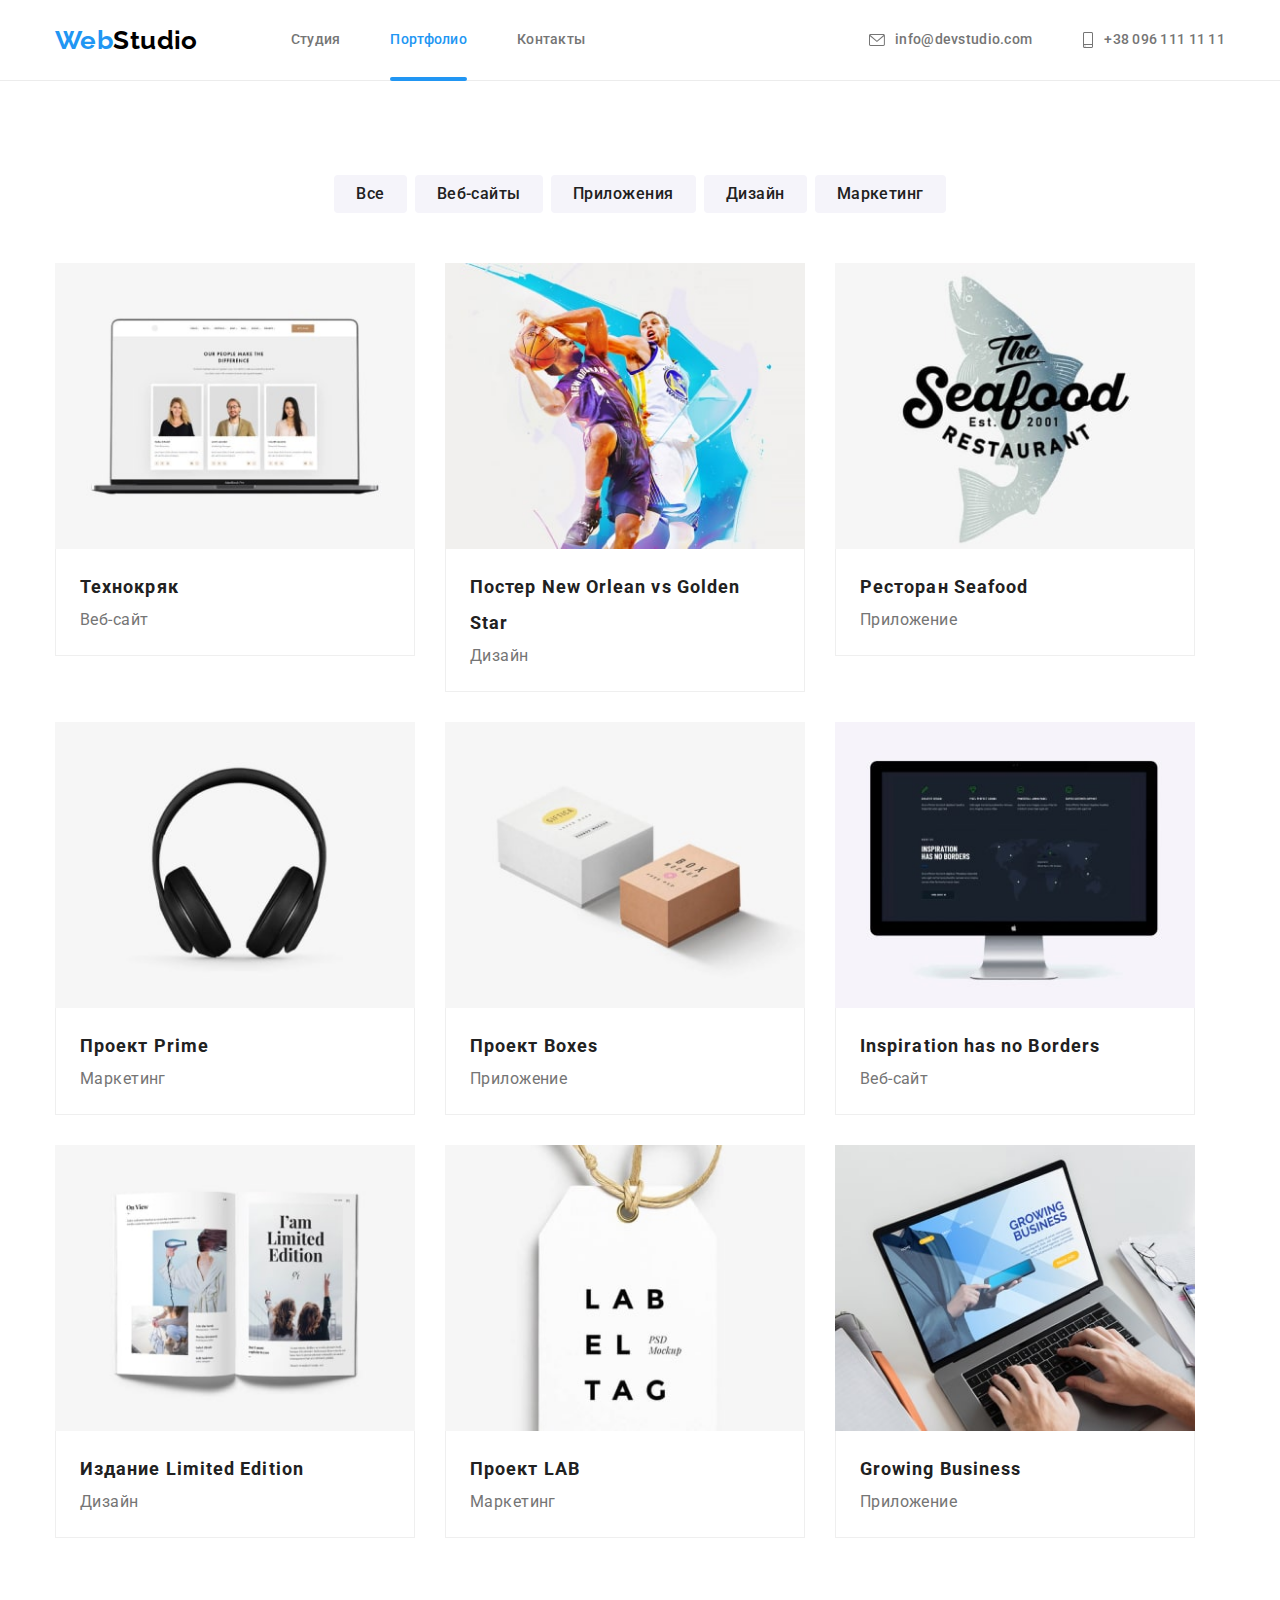
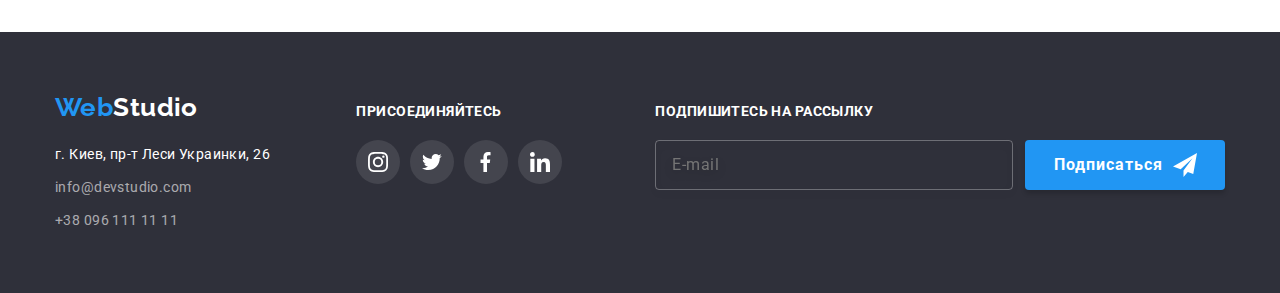
==== commit 0bfc2916: "Готово" ====
--- a/portfolio.html
+++ b/portfolio.html
@@ -133,7 +133,31 @@
             <li class="works__item">
               <a href="" class="works__link">
                 <div class="works__img">
-                  <img src="./images/technocrack.jpg" alt="Веб-сайт фирмы Технокряк" width="370" />
+                  <picture>
+                    <source
+                      srcset="
+                        ./images/portfolio/texnik-desk@1-min.jpg 1x,
+                        ./images/portfolio/texnik-desk@2-min.jpg 2x
+                      "
+                      media="(min-width: 1200px)"
+                    />
+                    <source
+                      srcset="
+                        ./images/portfolio/texnik-tab@1-min.jpg 1x,
+                        ./images/portfolio/texnik-tab@2-min.jpg 2x
+                      "
+                      media="(min-width: 768px)"
+                    />
+                    <source
+                      srcset="
+                        ./images/portfolio/texnik-mob@1-min.jpg 1x,
+                        ./images/portfolio/texnik-mob@2-min.jpg 2x
+                      "
+                      media="(max-width: 767px)"
+                    />
+                    <img src="./images/technocrack.jpg" alt="Веб-сайт фирмы Технокряк" />
+                  </picture>
+
                   <div class="works__overlay">
                     <p class="works__overlay-desc">
                       Технокряк это современная площадка распространения коронавируса. Компании
@@ -151,11 +175,34 @@
             <li class="works__item">
               <a href="" class="works__link">
                 <div class="works__img">
-                  <img
-                    src="./images/poster-new-orlean.jpg"
-                    alt="Дизайн постера New Orlean vs Golden Star"
-                    width="370"
-                  />
+                  <picture>
+                    <source
+                      srcset="
+                        ./images/portfolio/star-desk@1-min.jpg 1x,
+                        ./images/portfolio/star-desk@2-min.jpg 2x
+                      "
+                      media="(min-width: 1200px)"
+                    />
+                    <source
+                      srcset="
+                        ./images/portfolio/star-tab@1-min.jpg 1x,
+                        ./images/portfolio/star-tab@2-min.jpg 2x
+                      "
+                      media="(min-width: 768px)"
+                    />
+                    <source
+                      srcset="
+                        ./images/portfolio/star-mob@1-min.jpg 1x,
+                        ./images/portfolio/star-mob@2-min.jpg 2x
+                      "
+                      media="(max-width: 767px)"
+                    />
+                    <img
+                      src="./images/poster-new-orlean.jpg"
+                      alt="Дизайн постера New Orlean vs Golden Star"
+                    />
+                  </picture>
+
                   <div class="works__overlay">
                     <p class="works__overlay-desc">
                       Lorem ipsum dolor sit amet consectetur adipisicing elit. Velit accusantium
@@ -172,11 +219,31 @@
             <li class="works__item">
               <a href="" class="works__link">
                 <div class="works__img">
-                  <img
-                    src="./images/restaurant-seafood.jpg"
-                    alt="Приложение ресторана Seafood"
-                    width="370"
-                  />
+                  <picture>
+                    <source
+                      srcset="
+                        ./images/portfolio/seafood-desk@1-min.jpg 1x,
+                        ./images/portfolio/seafood-desk@2-min.jpg 2x
+                      "
+                      media="(min-width: 1200px)"
+                    />
+                    <source
+                      srcset="
+                        ./images/portfolio/seafood-tab@1-min.jpg 1x,
+                        ./images/portfolio/seafood-tab@2-min.jpg 2x
+                      "
+                      media="(min-width: 768px)"
+                    />
+                    <source
+                      srcset="
+                        ./images/portfolio/seafood-mob@1-min.jpg 1x,
+                        ./images/portfolio/seafood-mob@2-min.jpg 2x
+                      "
+                      media="(max-width: 767px)"
+                    />
+                    <img src="./images/restaurant-seafood.jpg" alt="Приложение ресторана Seafood" />
+                  </picture>
+
                   <div class="works__overlay">
                     <p class="works__overlay-desc">
                       Lorem ipsum dolor sit amet consectetur adipisicing elit. Ullam, adipisci?
@@ -195,11 +262,31 @@
             <li class="works__item">
               <a href="" class="works__link">
                 <div class="works__img">
-                  <img
-                    src="./images/project-prime.jpg"
-                    alt="Маркетинг для проекта Prime"
-                    width="370"
-                  />
+                  <picture>
+                    <source
+                      srcset="
+                        ./images/portfolio/prime-desk@1-min.jpg 1x,
+                        ./images/portfolio/prime-desk@2-min.jpg 2x
+                      "
+                      media="(min-width: 1200px)"
+                    />
+                    <source
+                      srcset="
+                        ./images/portfolio/prime-tab@1-min.jpg 1x,
+                        ./images/portfolio/prime-tab@2-min.jpg 2x
+                      "
+                      media="(min-width: 768px)"
+                    />
+                    <source
+                      srcset="
+                        ./images/portfolio/prime-mob@1-min.jpg 1x,
+                        ./images/portfolio/prime-mob@2-min.jpg 2x
+                      "
+                      media="(max-width: 767px)"
+                    />
+                    <img src="./images/project-prime.jpg" alt="Маркетинг для проекта Prime" />
+                  </picture>
+
                   <div class="works__overlay">
                     <p class="works__overlay-desc">
                       Lorem ipsum dolor sit amet consectetur adipisicing elit. Ullam, adipisci?
@@ -218,7 +305,31 @@
             <li class="works__item">
               <a href="" class="works__link">
                 <div class="works__img">
-                  <img src="./images/project-boxes.jpg" alt="Приложение для Boxes" width="370" />
+                  <picture>
+                    <source
+                      srcset="
+                        ./images/portfolio/boxes-desk@1-min.jpg 1x,
+                        ./images/portfolio/boxes-desk@2-min.jpg 2x
+                      "
+                      media="(min-width: 1200px)"
+                    />
+                    <source
+                      srcset="
+                        ./images/portfolio/boxes-tab@1-min.jpg 1x,
+                        ./images/portfolio/boxes-tab@2-min.jpg 2x
+                      "
+                      media="(min-width: 768px)"
+                    />
+                    <source
+                      srcset="
+                        ./images/portfolio/boxes-mob@1-min.jpg 1x,
+                        ./images/portfolio/boxes-mob@2-min.jpg 2x
+                      "
+                      media="(max-width: 767px)"
+                    />
+                    <img src="./images/project-boxes.jpg" alt="Приложение для Boxes" />
+                  </picture>
+
                   <div class="works__overlay">
                     <p class="works__overlay-desc">
                       Lorem ipsum dolor sit amet consectetur adipisicing elit. Tenetur, expedita
@@ -236,11 +347,34 @@
             <li class="works__item">
               <a href="" class="works__link">
                 <div class="works__img">
-                  <img
-                    src="./images/inspiration-has-no-borders.jpg"
-                    alt="Веб-сайт Inspiration has no Borders"
-                    width="370"
-                  />
+                  <picture>
+                    <source
+                      srcset="
+                        ./images/portfolio/inspiration-desk@1-min.jpg 1x,
+                        ./images/portfolio/inspiration-desk@2-min.jpg 2x
+                      "
+                      media="(min-width: 1200px)"
+                    />
+                    <source
+                      srcset="
+                        ./images/portfolio/inspiration-tab@1-min.jpg 1x,
+                        ./images/portfolio/inspiration-tab@2-min.jpg 2x
+                      "
+                      media="(min-width: 768px)"
+                    />
+                    <source
+                      srcset="
+                        ./images/portfolio/inspiration-mob@1-min.jpg 1x,
+                        ./images/portfolio/inspiration-mob@2-min.jpg 2x
+                      "
+                      media="(max-width: 767px)"
+                    />
+                    <img
+                      src="./images/inspiration-has-no-borders.jpg"
+                      alt="Веб-сайт Inspiration has no Borders"
+                    />
+                  </picture>
+
                   <div class="works__overlay">
                     <p class="works__overlay-desc">
                       Lorem ipsum dolor sit amet consectetur adipisicing elit. Tenetur, expedita
@@ -258,11 +392,34 @@
             <li class="works__item">
               <a href="" class="works__link">
                 <div class="works__img">
-                  <img
-                    src="./images/publisher-limited-edition.jpg"
-                    alt="Дизайн для издания Limited Edition"
-                    width="370"
-                  />
+                  <picture>
+                    <source
+                      srcset="
+                        ./images/portfolio/limited-desk@1-min.jpg 1x,
+                        ./images/portfolio/limited-desk@2-min.jpg 2x
+                      "
+                      media="(min-width: 1200px)"
+                    />
+                    <source
+                      srcset="
+                        ./images/portfolio/limited-tab@1-min.jpg 1x,
+                        ./images/portfolio/limited-tab@2-min.jpg 2x
+                      "
+                      media="(min-width: 768px)"
+                    />
+                    <source
+                      srcset="
+                        ./images/portfolio/limited-mob@1-min.jpg 1x,
+                        ./images/portfolio/limited-mob@2-min.jpg 2x
+                      "
+                      media="(max-width: 767px)"
+                    />
+                    <img
+                      src="./images/publisher-limited-edition.jpg"
+                      alt="Дизайн для издания Limited Edition"
+                    />
+                  </picture>
+
                   <div class="works__overlay">
                     <p class="works__overlay-desc">
                       Lorem ipsum dolor sit amet consectetur adipisicing elit. Consequuntur,
@@ -280,7 +437,31 @@
             <li class="works__item">
               <a href="" class="works__link">
                 <div class="works__img">
-                  <img src="./images/project-lab.jpg" alt="Маркетинг для проекта LAB" width="370" />
+                  <picture>
+                    <source
+                      srcset="
+                        ./images/portfolio/lab-desk@1-min.jpg 1x,
+                        ./images/portfolio/lab-desk@2-min.jpg 2x
+                      "
+                      media="(min-width: 1200px)"
+                    />
+                    <source
+                      srcset="
+                        ./images/portfolio/lab-tab@1-min.jpg 1x,
+                        ./images/portfolio/lab-tab@2-min.jpg 2x
+                      "
+                      media="(min-width: 768px)"
+                    />
+                    <source
+                      srcset="
+                        ./images/portfolio/lab-mob@1-min.jpg 1x,
+                        ./images/portfolio/lab-mob@2-min.jpg 2x
+                      "
+                      media="(max-width: 767px)"
+                    />
+                    <img src="./images/project-lab.jpg" alt="Маркетинг для проекта LAB" />
+                  </picture>
+
                   <div class="works__overlay">
                     <p class="works__overlay-desc">
                       Lorem ipsum dolor sit amet consectetur adipisicing elit. Consequuntur,
@@ -298,11 +479,34 @@
             <li class="works__item">
               <a href="" class="works__link">
                 <div class="works__img">
-                  <img
-                    src="./images/growing-business.jpg"
-                    alt="Приложение для Growing Business"
-                    width="370"
-                  />
+                  <picture>
+                    <source
+                      srcset="
+                        ./images/portfolio/bisunes-desk@1-min.jpg 1x,
+                        ./images/portfolio/bisunes-desk@2-min.jpg 2x
+                      "
+                      media="(min-width: 1200px)"
+                    />
+                    <source
+                      srcset="
+                        ./images/portfolio/bisunes-tab@1-min.jpg 1x,
+                        ./images/portfolio/bisunes-tab@2-min.jpg 2x
+                      "
+                      media="(min-width: 768px)"
+                    />
+                    <source
+                      srcset="
+                        ./images/portfolio/bisunes-mob@1-min.jpg 1x,
+                        ./images/portfolio/bisunes-mob@2-min.jpg 2x
+                      "
+                      media="(max-width: 767px)"
+                    />
+                    <img
+                      src="./images/growing-business.jpg"
+                      alt="Приложение для Growing Business"
+                    />
+                  </picture>
+
                   <div class="works__overlay">
                     <p class="works__overlay-desc">
                       Lorem ipsum dolor sit amet consectetur adipisicing elit. Consequuntur,
--- a/css/main.min.css
+++ b/css/main.min.css
@@ -1,2 +1,2 @@
-h1,h2,h3,h4,h5,h6,p,ul,li{margin:0}img{display:block;max-width:100%;height:auto}ul{padding:0;list-style:none}a{text-decoration:none}body{font-family:"Roboto",sans-serif;font-size:14px;letter-spacing:0.03em;color:#757575;background-color:#fff}.container{padding:0 15px;margin:0 auto}@media screen and (max-width: 480px), screen and (min-width: 480px){.container{max-width:480px}}@media screen and (min-width: 768px){.container{max-width:768px}}@media screen and (min-width: 1200px){.container{max-width:1200px}}@media screen and (min-width: 768px){.container__page-header{display:-webkit-box;display:-ms-flexbox;display:flex;-webkit-box-align:center;-ms-flex-align:center;align-items:center;-webkit-box-pack:justify;-ms-flex-pack:justify;justify-content:space-between}}.logo{font-family:"Raleway",sans-serif;font-weight:700;font-size:24px;line-height:1.19;color:#2196f3}@media screen and (min-width: 1200px){.logo{font-size:26px}}.logo__dark{color:#000}.logo__light{color:#fff}.logo__header{margin-right:0}@media screen and (min-width: 768px){.logo__header{margin-right:88px}}@media screen and (min-width: 1200px){.logo__header{margin-right:93px}}.logo__footer{display:block;margin-bottom:20px}.page-header{border-bottom:1px solid #ececec}.main-menu{height:60px;display:-webkit-box;display:-ms-flexbox;display:flex;-webkit-box-align:center;-ms-flex-align:center;align-items:center;-webkit-box-pack:justify;-ms-flex-pack:justify;justify-content:space-between}@media screen and (min-width: 768px){.main-menu{height:80px}}.menu-button{width:40px;height:32px;padding:8px;margin:0;border:none;background-color:transparent}@media screen and (min-width: 768px){.menu-button{display:none}}.menu-button__icon{width:100%;height:100%;fill:#212121}.menu-button:hover .menu-button__icon,.menu-button__icon .menu-button:focus{fill:#2196f3}.nav{display:none}@media screen and (min-width: 768px){.nav{display:block;margin-right:84px}}.nav-list{display:-webkit-inline-box;display:-ms-inline-flexbox;display:inline-flex}.nav-list__item:not(:last-child){margin-right:50px}.nav-list__link{display:block;font-weight:500;line-height:1.14;letter-spacing:0.02em;padding:32px 0;color:var(--body-title-color);-webkit-transition:color 250ms cubic-bezier(0.4, 0, 0.2, 1);transition:color 250ms cubic-bezier(0.4, 0, 0.2, 1)}.nav-list__link:hover,.nav-list__link:focus{color:#2196f3}.nav-list__link--active{position:relative;color:#2196f3}.nav-list__link--active::after{content:'';position:absolute;width:100%;height:4px;bottom:-1px;left:0;border-radius:2px;background-color:#2196f3}.contact{display:none}@media screen and (min-width: 768px){.contact{display:block}}@media screen and (min-width: 1200px){.contact{display:-webkit-box;display:-ms-flexbox;display:flex}}@media screen and (min-width: 768px){.contact__item:not(:last-child){margin-bottom:10px}}@media screen and (min-width: 1200px){.contact__item:not(:last-child){margin-right:50px;margin-bottom:0}}@media screen and (min-width: 768px){.contact__link{display:-webkit-box;display:-ms-flexbox;display:flex;-webkit-box-align:center;-ms-flex-align:center;align-items:center;color:#757575;font-size:12px;font-weight:500;line-height:1.14;letter-spacing:0.02em;-webkit-transition:color 250ms cubic-bezier(0.4, 0, 0.2, 1);transition:color 250ms cubic-bezier(0.4, 0, 0.2, 1)}}@media screen and (min-width: 1200px){.contact__link{font-size:14px;padding:32px 0}}.contact__link:hover .contact__icon,.contact__link:focus .contact__icon{fill:#2196f3}.contact__link:hover,.contact__link:focus{color:#2196f3}.contact__icon{margin-right:10px;fill:currentColor;-webkit-transition:fill 250ms cubic-bezier(0.4, 0, 0.2, 1);transition:fill 250ms cubic-bezier(0.4, 0, 0.2, 1)}.contact__icon--mail{width:16px;height:12px}.contact__icon--phone{width:12px;height:16px}.mobile-menu{position:fixed;top:0;left:0;width:100vw;height:100%;padding:48px 40px;z-index:100;-webkit-transform:translate(0, 0);transform:translate(0, 0);-webkit-transition:visibility 250ms cubic-bezier(0.4, 0, 0.2, 1),-webkit-transform 250ms cubic-bezier(0.4, 0, 0.2, 1);transition:visibility 250ms cubic-bezier(0.4, 0, 0.2, 1),-webkit-transform 250ms cubic-bezier(0.4, 0, 0.2, 1);transition:transform 250ms cubic-bezier(0.4, 0, 0.2, 1),visibility 250ms cubic-bezier(0.4, 0, 0.2, 1);transition:transform 250ms cubic-bezier(0.4, 0, 0.2, 1),visibility 250ms cubic-bezier(0.4, 0, 0.2, 1),-webkit-transform 250ms cubic-bezier(0.4, 0, 0.2, 1);display:-webkit-box;display:-ms-flexbox;display:flex;-webkit-box-orient:vertical;-webkit-box-direction:normal;-ms-flex-direction:column;flex-direction:column;-webkit-box-pack:justify;-ms-flex-pack:justify;justify-content:space-between;background:#ffffff;-webkit-box-shadow:0px 4px 8px rgba(0,0,0,0.04),0px 2px 4px rgba(0,0,0,0.08),0px 1px 3px rgba(0,0,0,0.16);box-shadow:0px 4px 8px rgba(0,0,0,0.04),0px 2px 4px rgba(0,0,0,0.08),0px 1px 3px rgba(0,0,0,0.16)}@media screen and (max-width: 479px){.mobile-menu{padding:32px 24px}}.mobile-menu.is-open{pointer-events:none;visibility:hidden;-webkit-transform:translate(100%, 0);transform:translate(100%, 0)}@media screen and (min-width: 768px){.mobile-menu{display:none}}.mobile-menu__button{position:absolute;right:15px;top:14px;padding:8px;width:40px;height:32px;margin:0;border:none;background-color:transparent}.mobile-menu__icon{width:100%;height:100%;fill:#212121}.mobile-menu__button:hover .mobile-menu__icon,.mobile-menu__button:focus .mobile-menu__icon{fill:#2196f3}.mobile-menu__item:not(:last-child){margin-bottom:32px}.mobile-menu__link{font-weight:500;font-size:40px;line-height:1.18;text-align:center;letter-spacing:0.02em;color:#212121}.mobile-menu__link:hover,.mobile-menu__link:focus{color:#2196f3}.mobile-menu-footer{display:-webkit-box;display:-ms-flexbox;display:flex;-webkit-box-orient:vertical;-webkit-box-direction:normal;-ms-flex-direction:column;flex-direction:column}.mobile-menu-footer__tel{margin-bottom:32px;font-weight:500;font-size:34px;line-height:1.25;letter-spacing:0.02em;color:#2196f3}@media screen and (max-width: 479px){.mobile-menu-footer__tel{font-size:30px}}.mobile-menu-footer__mail{margin-bottom:64px;font-weight:500;font-size:24px;line-height:1.17;letter-spacing:0.02em;color:#757575}.mobile-menu-footer__list{display:-webkit-box;display:-ms-flexbox;display:flex;-webkit-box-align:center;-ms-flex-align:center;align-items:center}.mobile-menu-footer__item:not(:last-child){border-right:1px solid rgba(33,33,33,0.2)}.mobile-menu-footer__link{padding:10px;font-weight:500;font-size:18px;line-height:1.22;letter-spacing:0.02em;color:#2196f3}@media screen and (max-width: 479px){.mobile-menu-footer__link{font-size:14px;padding:6px}}.mobile-menu-footer__link--nopadding{padding-left:0px}.hero{background:-webkit-gradient(linear, left top, left bottom, from(rgba(47,48,58,0.4)), to(rgba(47,48,58,0.4))),url(./../images/Img.jpg);background:linear-gradient(rgba(47,48,58,0.4), rgba(47,48,58,0.4)),url(./../images/Img.jpg);background-repeat:no-repeat;background-position:center;margin:0 auto}@media screen and (max-width: 480px), screen and (min-width: 480px){.hero{padding-top:118px;padding-bottom:118px;background-size:cover}}@media screen and (min-width: 1200px){.hero{padding-top:200px;padding-bottom:200px;background-size:1600px;max-width:1600px}}.hero .container{text-align:center}.hero__title{margin-bottom:30px;font-weight:900;text-align:center;letter-spacing:0.06em;text-transform:uppercase;color:#fff}@media screen and (max-width: 480px), screen and (min-width: 480px){.hero__title{font-size:26px;line-height:42px}}@media screen and (min-width: 1200px){.hero__title{font-size:44px;line-height:1.36}}.btn{border:none;border-radius:4px;font-family:inherit;font-weight:500;font-size:16px;line-height:1.63;text-align:center;letter-spacing:0.03em;color:#212121;background-color:#f5f4fa;cursor:pointer;-webkit-transition:background-color 250ms cubic-bezier(0.4, 0, 0.2, 1),color 250ms cubic-bezier(0.4, 0, 0.2, 1),-webkit-box-shadow 250ms cubic-bezier(0.4, 0, 0.2, 1);transition:background-color 250ms cubic-bezier(0.4, 0, 0.2, 1),color 250ms cubic-bezier(0.4, 0, 0.2, 1),-webkit-box-shadow 250ms cubic-bezier(0.4, 0, 0.2, 1);transition:background-color 250ms cubic-bezier(0.4, 0, 0.2, 1),color 250ms cubic-bezier(0.4, 0, 0.2, 1),box-shadow 250ms cubic-bezier(0.4, 0, 0.2, 1);transition:background-color 250ms cubic-bezier(0.4, 0, 0.2, 1),color 250ms cubic-bezier(0.4, 0, 0.2, 1),box-shadow 250ms cubic-bezier(0.4, 0, 0.2, 1),-webkit-box-shadow 250ms cubic-bezier(0.4, 0, 0.2, 1)}.btn__hero{padding:10px 32px;font-weight:700;line-height:1.87;letter-spacing:0.06em;color:#fff;background-color:#2196f3;-webkit-box-shadow:0px 4px 4px rgba(0,0,0,0.15);box-shadow:0px 4px 4px rgba(0,0,0,0.15)}.btn__hero:hover,.btn__hero:focus{background:#188ce8}.section{padding-top:60px;padding-bottom:60px}@media screen and (min-width: 1200px){.section{padding-top:94px;padding-bottom:94px}}.section--hidden{display:none}@media screen and (min-width: 1200px){.section--hidden{display:block}}.section--nopaddingtop{padding-top:0}.section--team-bcg{background-color:#f5f4fa}.section__title{margin-bottom:30px;font-weight:700;line-height:1.17;text-align:center;color:#212121}@media screen and (max-width: 480px), screen and (min-width: 480px){.section__title{font-size:28px}}@media screen and (min-width: 1200px){.section__title{margin-bottom:50px;font-size:36px}}.visually-hidden{position:absolute;width:1px;height:1px;margin:-1px;border:0;padding:0;white-space:nowrap;-webkit-clip-path:inset(100%);clip-path:inset(100%);clip:rect(0 0 0 0);overflow:hidden}.advantages{display:block}@media screen and (min-width: 768px){.advantages{display:-webkit-box;display:-ms-flexbox;display:flex;-ms-flex-wrap:wrap;flex-wrap:wrap;-webkit-box-pack:center;-ms-flex-pack:center;justify-content:center;margin-top:-30px;margin-left:-30px}}.advantages__item{max-width:450px}.advantages__item:not(:last-child){margin-bottom:30px}@media screen and (min-width: 768px){.advantages__item{-ms-flex-preferred-size:calc((100% - 60px) / 2);flex-basis:calc((100% - 60px) / 2);margin-top:30px;margin-left:30px}.advantages__item:not(:last-child){margin-bottom:0}}@media screen and (min-width: 1200px){.advantages__item{-ms-flex-preferred-size:calc((100% - 120px) / 4);flex-basis:calc((100% - 120px) / 4)}}.advantages__img-bcg{display:-webkit-box;display:-ms-flexbox;display:flex;-webkit-box-align:center;-ms-flex-align:center;align-items:center;-webkit-box-pack:center;-ms-flex-pack:center;justify-content:center;height:120px;margin-bottom:30px;background-color:#f5f4fa;border-radius:4px}.advantages__img{width:70px;height:70px}.advantages__title{margin-bottom:10px;font-size:14px;font-weight:700;line-height:1.14;text-transform:uppercase;text-align:center;color:#212121}@media screen and (min-width: 768px){.advantages__title{text-align:left}}.advantages__desc{line-height:1.71}@media screen and (min-width: 1200px){.activity{display:-webkit-box;display:-ms-flexbox;display:flex}}.activity__item{position:relative}.activity__item:not(:last-child){margin-right:30px}.activity__title{position:absolute;bottom:0;left:0;display:-webkit-box;display:-ms-flexbox;display:flex;-webkit-box-align:center;-ms-flex-align:center;align-items:center;-webkit-box-pack:center;-ms-flex-pack:center;justify-content:center;width:100%;height:70px;font-size:14px;text-transform:uppercase;color:#fff;background-color:rgba(47,48,58,0.8)}@media screen and (min-width: 768px){.team{display:-webkit-box;display:-ms-flexbox;display:flex;-ms-flex-wrap:wrap;flex-wrap:wrap;-webkit-box-pack:center;-ms-flex-pack:center;justify-content:center;margin-top:-30px;margin-left:-30px}}.team__item{border-radius:0 0 4px 4px;background-color:#fff;-webkit-box-shadow:0px 1px 3px rgba(0,0,0,0.12),0px 1px 1px rgba(0,0,0,0.14),0px 2px 1px rgba(0,0,0,0.2);box-shadow:0px 1px 3px rgba(0,0,0,0.12),0px 1px 1px rgba(0,0,0,0.14),0px 2px 1px rgba(0,0,0,0.2)}@media screen and (max-width: 480px), screen and (min-width: 480px){.team__item:not(:last-child){margin-bottom:30px}}@media screen and (min-width: 768px){.team__item{-ms-flex-preferred-size:calc((100% - 60px) / 2);flex-basis:calc((100% - 60px) / 2);margin-top:30px;margin-left:30px}.team__item:not(:last-child){margin-bottom:0}}@media screen and (min-width: 1200px){.team__item{-ms-flex-preferred-size:calc((100% - 120px) / 4);flex-basis:calc((100% - 120px) / 4)}}.team__img{width:100%}.team__div-desc{padding-top:30px;padding-bottom:24px}@media screen and (min-width: 1200px){.team__div-desc{padding-bottom:30px}}.team__title{font-size:16px;line-height:1.19;text-align:center;margin-bottom:10px;font-weight:500;color:#212121}.team__desc{font-size:16px;line-height:1.19;text-align:center;margin-bottom:16px}.social{display:-webkit-box;display:-ms-flexbox;display:flex;-webkit-box-pack:center;-ms-flex-pack:center;justify-content:center}.social__item{width:44px;height:44px}.social__item:not(:last-child){margin-right:10px}.social__link{display:-webkit-box;display:-ms-flexbox;display:flex;-webkit-box-align:center;-ms-flex-align:center;align-items:center;-webkit-box-pack:center;-ms-flex-pack:center;justify-content:center;width:100%;height:100%;border-radius:50%;-webkit-transition:background-color 250ms cubic-bezier(0.4, 0, 0.2, 1);transition:background-color 250ms cubic-bezier(0.4, 0, 0.2, 1)}.social__link:hover,.social__link:focus{background-color:#2196f3}.social__icon{width:20px;height:20px;fill:#afb1b8;-webkit-transition:fill 250ms cubic-bezier(0.4, 0, 0.2, 1);transition:fill 250ms cubic-bezier(0.4, 0, 0.2, 1)}.social__link:hover .social__icon,.social__link:focus .social__icon{fill:#fff}.social__footer{background-color:rgba(255,255,255,0.1)}.social__icon--light{fill:#fff}.clients{display:-webkit-box;display:-ms-flexbox;display:flex;-ms-flex-wrap:wrap;flex-wrap:wrap;-webkit-box-pack:center;-ms-flex-pack:center;justify-content:center;margin-top:-30px;margin-left:-30px}.clients__item{height:92px}@media screen and (max-width: 480px), screen and (min-width: 480px){.clients__item{-ms-flex-preferred-size:calc((100% - 60px) / 2);flex-basis:calc((100% - 60px) / 2);margin-top:30px;margin-left:30px}}@media screen and (min-width: 768px){.clients__item{-ms-flex-preferred-size:calc((100% - 90px) / 3);flex-basis:calc((100% - 90px) / 3)}}@media screen and (min-width: 1200px){.clients__item{-ms-flex-preferred-size:calc((100% - 180px) / 6);flex-basis:calc((100% - 180px) / 6)}}.clients__link{display:-webkit-box;display:-ms-flexbox;display:flex;-webkit-box-pack:center;-ms-flex-pack:center;justify-content:center;-webkit-box-align:center;-ms-flex-align:center;align-items:center;width:100%;height:100%;border:1px solid #afb1b8;border-radius:4px;-webkit-transition:border 250ms cubic-bezier(0.4, 0, 0.2, 1);transition:border 250ms cubic-bezier(0.4, 0, 0.2, 1)}.clients__link:hover,.clients__link:focus{border-color:#2196f3}.clients__logo{width:106px;height:60px;fill:#afb1b8;-webkit-transition:fill 250ms cubic-bezier(0.4, 0, 0.2, 1);transition:fill 250ms cubic-bezier(0.4, 0, 0.2, 1)}.clients__link:hover .clients__logo,.clients__link:focus .clients__logo{fill:#2196f3}.footer{padding-top:60px;padding-bottom:60px;background-color:#2f303a}@media screen and (max-width: 480px), screen and (min-width: 480px){.footer{text-align:center}}@media screen and (min-width: 1200px){.footer{text-align:left}}.footer_address-box{margin-bottom:60px}@media screen and (min-width: 1200px){.footer_address-box{margin-bottom:0;margin-right:70px;-webkit-box-flex:1;-ms-flex-positive:1;flex-grow:1}}.address{font-style:normal}.address__link{display:block;line-height:1.71;color:#fff}.address__link--contacts{color:rgba(255,255,255,0.6)}.address__item:not(:last-child){margin-bottom:8px}@media screen and (min-width: 1200px){.address__item:not(:last-child){margin-bottom:9px}}@media screen and (min-width: 768px){.container__footer{display:-webkit-box;display:-ms-flexbox;display:flex;-ms-flex-wrap:wrap;flex-wrap:wrap;-ms-flex-pack:distribute;justify-content:space-around;-webkit-box-align:baseline;-ms-flex-align:baseline;align-items:baseline}}.footer__social-box{margin-bottom:60px}@media screen and (min-width: 1200px){.footer__social-box{margin-bottom:0px;margin-right:93px}}.footer__title{margin-bottom:20px;font-size:14px;line-height:1.14;text-transform:uppercase;color:#fff}.footer__form{display:-webkit-box;display:-ms-flexbox;display:flex;-webkit-box-orient:vertical;-webkit-box-direction:normal;-ms-flex-direction:column;flex-direction:column;-webkit-box-align:center;-ms-flex-align:center;align-items:center}@media screen and (min-width: 1200px){.footer__form{-webkit-box-orient:horizontal;-webkit-box-direction:normal;-ms-flex-direction:row;flex-direction:row}}@media screen and (min-width: 1200px){.footer__form-label{margin-right:12px}}.footer__form-input{width:300px;height:50px;padding:15px 16px;font-size:16px;line-height:1.25;letter-spacing:0.03em;color:rgba(255,255,255,0.6);background-color:transparent;border:1px solid rgba(255,255,255,0.3);-webkit-filter:drop-shadow(0px 4px 4px rgba(0,0,0,0.15));filter:drop-shadow(0px 4px 4px rgba(0,0,0,0.15));border-radius:4px;-webkit-transition:border-color 250ms cubic-bezier(0.4, 0, 0.2, 1);transition:border-color 250ms cubic-bezier(0.4, 0, 0.2, 1)}.footer__form-input:focus-within{outline:none;border-color:#2196f3}.footer__form-input:not(:placeholder-shown){border-color:#2196f3;color:#fff}@media screen and (max-width: 480px), screen and (min-width: 480px){.footer__form-input{margin-bottom:20px}}@media screen and (min-width: 480px){.footer__form-input{width:450px}}@media screen and (min-width: 1200px){.footer__form-input{width:358px;margin-bottom:0px}}.footer__btn-send{display:-webkit-box;display:-ms-flexbox;display:flex;-webkit-box-align:center;-ms-flex-align:center;align-items:center;text-align:center;padding:10px 28px 10px 29px;font-weight:700;font-size:16px;line-height:1.87;letter-spacing:0.06em;color:#fff;background-color:#2196f3;-webkit-box-shadow:0px 4px 4px rgba(0,0,0,0.15);box-shadow:0px 4px 4px rgba(0,0,0,0.15);border-radius:4px;border:none;cursor:pointer}.footer__form-icon{width:24px;height:24px;margin-left:10px;fill:#fff}.backdrop{position:fixed;top:0;left:0;width:100%;height:100%;background-color:rgba(0,0,0,0.2);opacity:1;-webkit-transition:opacity 250ms cubic-bezier(0.4, 0, 0.2, 1);transition:opacity 250ms cubic-bezier(0.4, 0, 0.2, 1)}.backdrop.is-hidden{opacity:0;pointer-events:none;visibility:hidden}.modal{position:absolute;top:50%;left:50%;background-color:#fff;-webkit-box-shadow:0px 1px 3px rgba(0,0,0,0.12),0px 1px 1px rgba(0,0,0,0.14),0px 2px 1px rgba(0,0,0,0.2);box-shadow:0px 1px 3px rgba(0,0,0,0.12),0px 1px 1px rgba(0,0,0,0.14),0px 2px 1px rgba(0,0,0,0.2);border-radius:4px;-webkit-transform:translate(-50%, -50%) scale(1);transform:translate(-50%, -50%) scale(1);-webkit-transition:visibility 250ms cubic-bezier(0.4, 0, 0.2, 1),-webkit-transform 250ms cubic-bezier(0.4, 0, 0.2, 1);transition:visibility 250ms cubic-bezier(0.4, 0, 0.2, 1),-webkit-transform 250ms cubic-bezier(0.4, 0, 0.2, 1);transition:transform 250ms cubic-bezier(0.4, 0, 0.2, 1),visibility 250ms cubic-bezier(0.4, 0, 0.2, 1);transition:transform 250ms cubic-bezier(0.4, 0, 0.2, 1),visibility 250ms cubic-bezier(0.4, 0, 0.2, 1),-webkit-transform 250ms cubic-bezier(0.4, 0, 0.2, 1)}.backdrop.is-hidden .modal{-webkit-transform:translate(-50%, -50%) scale(0.9);transform:translate(-50%, -50%) scale(0.9)}@media screen and (max-width: 479px){.modal{width:320px;padding:25px}}@media screen and (min-width: 480px){.modal{width:450px;padding:40px}}@media screen and (min-width: 1200px){.modal{width:528px;height:581px}}.modal__close{position:absolute;top:8px;right:8px;width:30px;height:30px;display:-webkit-box;display:-ms-flexbox;display:flex;-webkit-box-align:center;-ms-flex-align:center;align-items:center;-webkit-box-pack:center;-ms-flex-pack:center;justify-content:center;background-color:transparent;border-radius:50%;border:1px solid rgba(0,0,0,0.1);cursor:pointer}.modal__close-icon{width:11px;height:11px;fill:#000;-webkit-transition:fill 250ms cubic-bezier(0.4, 0, 0.2, 1);transition:fill 250ms cubic-bezier(0.4, 0, 0.2, 1)}.modal__close:hover .modal__close-icon,.modal__close:focus .modal__close-icon{fill:#2196f3}.modal__title{margin-bottom:12px;font-size:20px;line-height:1.5;text-align:center;color:#212121}.modal__form-label{position:relative;display:block;width:100%;margin-bottom:10px}.modal__form-label--textarea{margin-bottom:20px}.modal__form-label input,.modal__form-label textarea{width:100%;border-color:rgba(33,33,33,0.2);border-width:1px;border-style:solid;border-radius:4px;-webkit-transition:border-color 250ms cubic-bezier(0.4, 0, 0.2, 1);transition:border-color 250ms cubic-bezier(0.4, 0, 0.2, 1)}.modal__form-text{margin-bottom:4px;font-size:12px;line-height:1.17;letter-spacing:0.01em;color:#757575}.modal__form-input{height:40px;padding-left:42px;padding-right:10px}.modal__form-input:focus-within{outline:none;border-color:#2196f3}.modal__form-input:not(:placeholder-shown){border-color:#2196f3;color:#212121}.modal__form-textarea{display:block;height:120px;padding:12px 16px;resize:none}.modal__form-textarea:focus-within{outline:none;border-color:#2196f3}.modal__form-textarea:not(:placeholder-shown){border-color:#2196f3;color:#212121}.modal__form-checkbox{display:-webkit-box;display:-ms-flexbox;display:flex;-webkit-box-align:center;-ms-flex-align:center;align-items:center;margin-bottom:30px;font-size:12px;line-height:1.17;letter-spacing:0.029em}@media screen and (min-width: 1200px){.modal__form-checkbox{font-size:14px;line-height:1.71;letter-spacing:0.029em}}.modal__form-icon{width:18px;height:18px;position:absolute;bottom:11px;left:12px;fill:#212121;-webkit-transition:fill 250ms cubic-bezier(0.4, 0, 0.2, 1);transition:fill 250ms cubic-bezier(0.4, 0, 0.2, 1)}.modal__form-input:focus-within+.modal__form-icon,.modal__form-input:not(:placeholder-shown)+.modal__form-icon{fill:#2196f3}.form__checkbox-icon{width:16px;height:15px;margin-right:8px;border:2px solid #212121;border-radius:2px;background-color:transparent;background-image:none;-webkit-transition:background-color 250ms cubic-bezier(0.4, 0, 0.2, 1),background-image 250ms cubic-bezier(0.4, 0, 0.2, 1);transition:background-color 250ms cubic-bezier(0.4, 0, 0.2, 1),background-image 250ms cubic-bezier(0.4, 0, 0.2, 1)}.modal__checkbox:checked+.form__checkbox-icon{background-image:url("../images/checkbox-checked.svg");background-repeat:no-repeat;background-position:center;background-color:#2196f3;border-radius:2px;border:none}.modal__checkbox{-webkit-appearance:none;-moz-appearance:none;appearance:none}.form__checkbox-link{margin-left:4px;color:#2196f3;text-decoration:underline}.btn__modal{display:block;margin:0 auto;padding:10px 32px;font-weight:700;line-height:1.87;letter-spacing:0.06em;color:#fff;background-color:#2196f3;-webkit-box-shadow:0px 4px 4px rgba(0,0,0,0.15);box-shadow:0px 4px 4px rgba(0,0,0,0.15)}.btn__modal:hover,.btn__modal:focus{background:#188ce8}.works-nav{display:-webkit-box;display:-ms-flexbox;display:flex;-ms-flex-wrap:wrap;flex-wrap:wrap}@media screen and (min-width: 768px){.works-nav{-webkit-box-pack:center;-ms-flex-pack:center;justify-content:center}}.works-nav__portfolio{margin-top:-15px;margin-bottom:40px}@media screen and (min-width: 1200px){.works-nav__portfolio{margin-bottom:50px}}.works-nav__item{margin-top:15px}.works-nav__item:not(:last-child){margin-right:8px}.btn__works{padding:6px 22px}.btn__works:active,.btn__works:hover,.btn__works:focus{background-color:#2196f3;color:#fff;-webkit-box-shadow:0px 3px 1px rgba(0,0,0,0.1),0px 1px 2px rgba(0,0,0,0.08),0px 2px 2px rgba(0,0,0,0.12);box-shadow:0px 3px 1px rgba(0,0,0,0.1),0px 1px 2px rgba(0,0,0,0.08),0px 2px 2px rgba(0,0,0,0.12)}@media screen and (min-width: 768px){.works{display:-webkit-box;display:-ms-flexbox;display:flex;-ms-flex-wrap:wrap;flex-wrap:wrap;-webkit-box-align:stretch;-ms-flex-align:stretch;align-items:stretch;margin-top:-30px;margin-left:-30px}}.works__item:not(:last-child){margin-bottom:30px}@media screen and (min-width: 768px){.works__item{-ms-flex-preferred-size:calc((100% - 60px) / 2);flex-basis:calc((100% - 60px) / 2);margin-top:30px;margin-left:30px}.works__item:not(:last-child){margin-bottom:0}}@media screen and (min-width: 1200px){.works__item{-ms-flex-preferred-size:calc((100% - 120px) / 3);flex-basis:calc((100% - 120px) / 3)}}.works__link{display:block}.works__link:hover,.works__link:focus{-webkit-box-shadow:0px 1px 1px rgba(0,0,0,0.12),0px 4px 4px rgba(0,0,0,0.06),1px 4px 6px rgba(0,0,0,0.16);box-shadow:0px 1px 1px rgba(0,0,0,0.12),0px 4px 4px rgba(0,0,0,0.06),1px 4px 6px rgba(0,0,0,0.16);cursor:pointer}.works__img{position:relative;overflow:hidden}.works__overlay{position:absolute;width:100%;height:100%;display:-webkit-box;display:-ms-flexbox;display:flex;-webkit-box-align:center;-ms-flex-align:center;align-items:center;background-color:rgba(33,150,243,0.9);-webkit-transform:translate(0, 0);transform:translate(0, 0);-webkit-transition:-webkit-transform 250ms cubic-bezier(0.4, 0, 0.2, 1);transition:-webkit-transform 250ms cubic-bezier(0.4, 0, 0.2, 1);transition:transform 250ms cubic-bezier(0.4, 0, 0.2, 1);transition:transform 250ms cubic-bezier(0.4, 0, 0.2, 1), -webkit-transform 250ms cubic-bezier(0.4, 0, 0.2, 1)}.works__link:hover .works__overlay,.works__link:focus .works__overlay{-webkit-transform:translate(0, -100%);transform:translate(0, -100%)}.works__overlay-desc{padding:24px;font-size:18px;line-height:1.56;color:#fff}.works__desc{padding:20px 24px;background:#fff;border-width:0 1px 1px 1px;border-style:solid;border-color:#efefef}.works__title{font-weight:700;font-size:18px;line-height:2;letter-spacing:0.06em;color:#212121}.works__text{display:block;font-size:16px;line-height:1.87;color:#757575}
+h1,h2,h3,h4,h5,h6,p,ul,li{margin:0}img{display:block;max-width:100%;height:auto}ul{padding:0;list-style:none}a{text-decoration:none}body{font-family:"Roboto",sans-serif;font-size:14px;letter-spacing:0.03em;color:#757575;background-color:#fff}.container{padding:0 15px;margin:0 auto}@media screen and (max-width: 480px), screen and (min-width: 480px){.container{max-width:480px}}@media screen and (min-width: 768px){.container{max-width:768px}}@media screen and (min-width: 1200px){.container{max-width:1200px}}@media screen and (min-width: 768px){.container__page-header{display:-webkit-box;display:-ms-flexbox;display:flex;-webkit-box-align:center;-ms-flex-align:center;align-items:center;-webkit-box-pack:justify;-ms-flex-pack:justify;justify-content:space-between}}.logo{font-family:"Raleway",sans-serif;font-weight:700;font-size:24px;line-height:1.19;color:#2196f3}@media screen and (min-width: 1200px){.logo{font-size:26px}}.logo__dark{color:#000}.logo__light{color:#fff}.logo__header{margin-right:0}@media screen and (min-width: 768px){.logo__header{margin-right:88px}}@media screen and (min-width: 1200px){.logo__header{margin-right:93px}}.logo__footer{display:block;margin-bottom:20px}.page-header{border-bottom:1px solid #ececec}.main-menu{height:60px;display:-webkit-box;display:-ms-flexbox;display:flex;-webkit-box-align:center;-ms-flex-align:center;align-items:center;-webkit-box-pack:justify;-ms-flex-pack:justify;justify-content:space-between}@media screen and (min-width: 768px){.main-menu{height:80px}}.menu-button{width:40px;height:32px;padding:8px;margin:0;border:none;background-color:transparent}@media screen and (min-width: 768px){.menu-button{display:none}}.menu-button__icon{width:100%;height:100%;fill:#212121}.menu-button:hover .menu-button__icon,.menu-button__icon .menu-button:focus{fill:#2196f3}.nav{display:none}@media screen and (min-width: 768px){.nav{display:block;margin-right:84px}}.nav-list{display:-webkit-inline-box;display:-ms-inline-flexbox;display:inline-flex}.nav-list__item:not(:last-child){margin-right:50px}.nav-list__link{display:block;font-weight:500;line-height:1.14;letter-spacing:0.02em;padding:32px 0;color:var(--body-title-color);-webkit-transition:color 250ms cubic-bezier(0.4, 0, 0.2, 1);transition:color 250ms cubic-bezier(0.4, 0, 0.2, 1)}.nav-list__link:hover,.nav-list__link:focus{color:#2196f3}.nav-list__link--active{position:relative;color:#2196f3}.nav-list__link--active::after{content:'';position:absolute;width:100%;height:4px;bottom:-1px;left:0;border-radius:2px;background-color:#2196f3}.contact{display:none}@media screen and (min-width: 768px){.contact{display:block}}@media screen and (min-width: 1200px){.contact{display:-webkit-box;display:-ms-flexbox;display:flex}}@media screen and (min-width: 768px){.contact__item:not(:last-child){margin-bottom:10px}}@media screen and (min-width: 1200px){.contact__item:not(:last-child){margin-right:50px;margin-bottom:0}}@media screen and (min-width: 768px){.contact__link{display:-webkit-box;display:-ms-flexbox;display:flex;-webkit-box-align:center;-ms-flex-align:center;align-items:center;color:#757575;font-size:12px;font-weight:500;line-height:1.14;letter-spacing:0.02em;-webkit-transition:color 250ms cubic-bezier(0.4, 0, 0.2, 1);transition:color 250ms cubic-bezier(0.4, 0, 0.2, 1)}}@media screen and (min-width: 1200px){.contact__link{font-size:14px;padding:32px 0}}.contact__link:hover .contact__icon,.contact__link:focus .contact__icon{fill:#2196f3}.contact__link:hover,.contact__link:focus{color:#2196f3}.contact__icon{margin-right:10px;fill:currentColor;-webkit-transition:fill 250ms cubic-bezier(0.4, 0, 0.2, 1);transition:fill 250ms cubic-bezier(0.4, 0, 0.2, 1)}.contact__icon--mail{width:16px;height:12px}.contact__icon--phone{width:12px;height:16px}.mobile-menu{position:fixed;top:0;left:0;width:100vw;height:100%;padding:48px 40px;z-index:100;-webkit-transform:translate(0, 0);transform:translate(0, 0);-webkit-transition:visibility 250ms cubic-bezier(0.4, 0, 0.2, 1),-webkit-transform 250ms cubic-bezier(0.4, 0, 0.2, 1);transition:visibility 250ms cubic-bezier(0.4, 0, 0.2, 1),-webkit-transform 250ms cubic-bezier(0.4, 0, 0.2, 1);transition:transform 250ms cubic-bezier(0.4, 0, 0.2, 1),visibility 250ms cubic-bezier(0.4, 0, 0.2, 1);transition:transform 250ms cubic-bezier(0.4, 0, 0.2, 1),visibility 250ms cubic-bezier(0.4, 0, 0.2, 1),-webkit-transform 250ms cubic-bezier(0.4, 0, 0.2, 1);display:-webkit-box;display:-ms-flexbox;display:flex;-webkit-box-orient:vertical;-webkit-box-direction:normal;-ms-flex-direction:column;flex-direction:column;-webkit-box-pack:justify;-ms-flex-pack:justify;justify-content:space-between;background:#ffffff;-webkit-box-shadow:0px 4px 8px rgba(0,0,0,0.04),0px 2px 4px rgba(0,0,0,0.08),0px 1px 3px rgba(0,0,0,0.16);box-shadow:0px 4px 8px rgba(0,0,0,0.04),0px 2px 4px rgba(0,0,0,0.08),0px 1px 3px rgba(0,0,0,0.16)}@media screen and (max-width: 479px){.mobile-menu{padding:32px 24px}}.mobile-menu.is-open{pointer-events:none;visibility:hidden;-webkit-transform:translate(100%, 0);transform:translate(100%, 0)}@media screen and (min-width: 768px){.mobile-menu{display:none}}.mobile-menu__button{position:absolute;right:15px;top:14px;padding:8px;width:40px;height:32px;margin:0;border:none;background-color:transparent}.mobile-menu__icon{width:100%;height:100%;fill:#212121}.mobile-menu__button:hover .mobile-menu__icon,.mobile-menu__button:focus .mobile-menu__icon{fill:#2196f3}.mobile-menu__item:not(:last-child){margin-bottom:32px}.mobile-menu__link{font-weight:500;font-size:40px;line-height:1.18;text-align:center;letter-spacing:0.02em;color:#212121}.mobile-menu__link:hover,.mobile-menu__link:focus{color:#2196f3}.mobile-menu-footer{display:-webkit-box;display:-ms-flexbox;display:flex;-webkit-box-orient:vertical;-webkit-box-direction:normal;-ms-flex-direction:column;flex-direction:column}.mobile-menu-footer__tel{margin-bottom:32px;font-weight:500;font-size:34px;line-height:1.25;letter-spacing:0.02em;color:#2196f3}@media screen and (max-width: 479px){.mobile-menu-footer__tel{font-size:30px}}.mobile-menu-footer__mail{margin-bottom:64px;font-weight:500;font-size:24px;line-height:1.17;letter-spacing:0.02em;color:#757575}.mobile-menu-footer__list{display:-webkit-box;display:-ms-flexbox;display:flex;-webkit-box-align:center;-ms-flex-align:center;align-items:center}.mobile-menu-footer__item:not(:last-child){border-right:1px solid rgba(33,33,33,0.2)}.mobile-menu-footer__link{padding:10px;font-weight:500;font-size:18px;line-height:1.22;letter-spacing:0.02em;color:#2196f3}@media screen and (max-width: 479px){.mobile-menu-footer__link{font-size:14px;padding:6px}}.mobile-menu-footer__link--nopadding{padding-left:0px}.hero{background:-webkit-gradient(linear, left top, left bottom, from(rgba(47,48,58,0.4)), to(rgba(47,48,58,0.4))),url("../images/hero/Header-mob@1-min.jpg");background:linear-gradient(rgba(47,48,58,0.4), rgba(47,48,58,0.4)),url("../images/hero/Header-mob@1-min.jpg");background-repeat:no-repeat;background-position:center;margin:0 auto}@media (min-device-pixel-ratio: 2), (-webkit-min-device-pixel-ratio: 2), (min-resolution: 192dpi), (min-resolution: 2dppx){.hero{background:-webkit-gradient(linear, left top, left bottom, from(rgba(47,48,58,0.4)), to(rgba(47,48,58,0.4))),url("../images/hero/Header-mob@2-min.jpg");background:linear-gradient(rgba(47,48,58,0.4), rgba(47,48,58,0.4)),url("../images/hero/Header-mob@2-min.jpg")}}@media screen and (max-width: 480px), screen and (min-width: 480px){.hero{padding-top:118px;padding-bottom:118px;background-size:cover;background-repeat:no-repeat}}@media screen and (min-width: 768px){.hero{background:-webkit-gradient(linear, left top, left bottom, from(rgba(47,48,58,0.4)), to(rgba(47,48,58,0.4))),url("../images/hero/Header-tab@1-min.jpg");background:linear-gradient(rgba(47,48,58,0.4), rgba(47,48,58,0.4)),url("../images/hero/Header-tab@1-min.jpg");background-size:cover;background-repeat:no-repeat}}@media screen and (min-width: 768px) and (min-device-pixel-ratio: 2), screen and (min-width: 768px) and (-webkit-min-device-pixel-ratio: 2), screen and (min-width: 768px) and (min-resolution: 192dpi), screen and (min-width: 768px) and (min-resolution: 2dppx){.hero{background:-webkit-gradient(linear, left top, left bottom, from(rgba(47,48,58,0.4)), to(rgba(47,48,58,0.4))),url(../images/hero/Header-tab@2-min.jpg);background:linear-gradient(rgba(47,48,58,0.4), rgba(47,48,58,0.4)),url(../images/hero/Header-tab@2-min.jpg)}}@media screen and (min-width: 1200px){.hero{padding-top:200px;padding-bottom:200px;background-size:1600px;max-width:1600px;background:-webkit-gradient(linear, left top, left bottom, from(rgba(47,48,58,0.4)), to(rgba(47,48,58,0.4))),url(../images/hero/Header-desc@1-min.jpg);background:linear-gradient(rgba(47,48,58,0.4), rgba(47,48,58,0.4)),url(../images/hero/Header-desc@1-min.jpg)}}@media screen and (min-width: 1200px) and (min-device-pixel-ratio: 2), screen and (min-width: 1200px) and (-webkit-min-device-pixel-ratio: 2), screen and (min-width: 1200px) and (min-resolution: 192dpi), screen and (min-width: 1200px) and (min-resolution: 2dppx){.hero{background:-webkit-gradient(linear, left top, left bottom, from(rgba(47,48,58,0.4)), to(rgba(47,48,58,0.4))),url(../images/hero/Header-desc@2-min.jpg);background:linear-gradient(rgba(47,48,58,0.4), rgba(47,48,58,0.4)),url(../images/hero/Header-desc@2-min.jpg)}}.hero .container{text-align:center}.hero__title{margin-bottom:30px;font-weight:900;text-align:center;letter-spacing:0.06em;text-transform:uppercase;color:#fff}@media screen and (max-width: 480px), screen and (min-width: 480px){.hero__title{font-size:26px;line-height:42px}}@media screen and (min-width: 1200px){.hero__title{font-size:44px;line-height:1.36}}.btn{border:none;border-radius:4px;font-family:inherit;font-weight:500;font-size:16px;line-height:1.63;text-align:center;letter-spacing:0.03em;color:#212121;background-color:#f5f4fa;cursor:pointer;-webkit-transition:background-color 250ms cubic-bezier(0.4, 0, 0.2, 1),color 250ms cubic-bezier(0.4, 0, 0.2, 1),-webkit-box-shadow 250ms cubic-bezier(0.4, 0, 0.2, 1);transition:background-color 250ms cubic-bezier(0.4, 0, 0.2, 1),color 250ms cubic-bezier(0.4, 0, 0.2, 1),-webkit-box-shadow 250ms cubic-bezier(0.4, 0, 0.2, 1);transition:background-color 250ms cubic-bezier(0.4, 0, 0.2, 1),color 250ms cubic-bezier(0.4, 0, 0.2, 1),box-shadow 250ms cubic-bezier(0.4, 0, 0.2, 1);transition:background-color 250ms cubic-bezier(0.4, 0, 0.2, 1),color 250ms cubic-bezier(0.4, 0, 0.2, 1),box-shadow 250ms cubic-bezier(0.4, 0, 0.2, 1),-webkit-box-shadow 250ms cubic-bezier(0.4, 0, 0.2, 1)}.btn__hero{padding:10px 32px;font-weight:700;line-height:1.87;letter-spacing:0.06em;color:#fff;background-color:#2196f3;-webkit-box-shadow:0px 4px 4px rgba(0,0,0,0.15);box-shadow:0px 4px 4px rgba(0,0,0,0.15)}.btn__hero:hover,.btn__hero:focus{background:#188ce8}.section{padding-top:60px;padding-bottom:60px}@media screen and (min-width: 1200px){.section{padding-top:94px;padding-bottom:94px}}.section--hidden{display:none}@media screen and (min-width: 1200px){.section--hidden{display:block}}.section--nopaddingtop{padding-top:0}.section--team-bcg{background-color:#f5f4fa}.section__title{margin-bottom:30px;font-weight:700;line-height:1.17;text-align:center;color:#212121}@media screen and (max-width: 480px), screen and (min-width: 480px){.section__title{font-size:28px}}@media screen and (min-width: 1200px){.section__title{margin-bottom:50px;font-size:36px}}.visually-hidden{position:absolute;width:1px;height:1px;margin:-1px;border:0;padding:0;white-space:nowrap;-webkit-clip-path:inset(100%);clip-path:inset(100%);clip:rect(0 0 0 0);overflow:hidden}.advantages{display:block}@media screen and (min-width: 768px){.advantages{display:-webkit-box;display:-ms-flexbox;display:flex;-ms-flex-wrap:wrap;flex-wrap:wrap;-webkit-box-pack:center;-ms-flex-pack:center;justify-content:center;margin-top:-30px;margin-left:-30px}}.advantages__item{max-width:450px}.advantages__item:not(:last-child){margin-bottom:30px}@media screen and (min-width: 768px){.advantages__item{-ms-flex-preferred-size:calc((100% - 60px) / 2);flex-basis:calc((100% - 60px) / 2);margin-top:30px;margin-left:30px}.advantages__item:not(:last-child){margin-bottom:0}}@media screen and (min-width: 1200px){.advantages__item{-ms-flex-preferred-size:calc((100% - 120px) / 4);flex-basis:calc((100% - 120px) / 4)}}.advantages__img-bcg{display:-webkit-box;display:-ms-flexbox;display:flex;-webkit-box-align:center;-ms-flex-align:center;align-items:center;-webkit-box-pack:center;-ms-flex-pack:center;justify-content:center;height:120px;margin-bottom:30px;background-color:#f5f4fa;border-radius:4px}.advantages__img{width:70px;height:70px}.advantages__title{margin-bottom:10px;font-size:14px;font-weight:700;line-height:1.14;text-transform:uppercase;text-align:center;color:#212121}@media screen and (min-width: 768px){.advantages__title{text-align:left}}.advantages__desc{line-height:1.71}@media screen and (min-width: 1200px){.activity{display:-webkit-box;display:-ms-flexbox;display:flex}}.activity__item{position:relative}.activity__item:not(:last-child){margin-right:30px}.activity__title{position:absolute;bottom:0;left:0;display:-webkit-box;display:-ms-flexbox;display:flex;-webkit-box-align:center;-ms-flex-align:center;align-items:center;-webkit-box-pack:center;-ms-flex-pack:center;justify-content:center;width:100%;height:70px;font-size:14px;text-transform:uppercase;color:#fff;background-color:rgba(47,48,58,0.8)}@media screen and (min-width: 768px){.team{display:-webkit-box;display:-ms-flexbox;display:flex;-ms-flex-wrap:wrap;flex-wrap:wrap;-webkit-box-pack:center;-ms-flex-pack:center;justify-content:center;margin-top:-30px;margin-left:-30px}}.team__item{border-radius:0 0 4px 4px;background-color:#fff;-webkit-box-shadow:0px 1px 3px rgba(0,0,0,0.12),0px 1px 1px rgba(0,0,0,0.14),0px 2px 1px rgba(0,0,0,0.2);box-shadow:0px 1px 3px rgba(0,0,0,0.12),0px 1px 1px rgba(0,0,0,0.14),0px 2px 1px rgba(0,0,0,0.2)}@media screen and (max-width: 480px), screen and (min-width: 480px){.team__item:not(:last-child){margin-bottom:30px}}@media screen and (min-width: 768px){.team__item{-ms-flex-preferred-size:calc((100% - 60px) / 2);flex-basis:calc((100% - 60px) / 2);margin-top:30px;margin-left:30px}.team__item:not(:last-child){margin-bottom:0}}@media screen and (min-width: 1200px){.team__item{-ms-flex-preferred-size:calc((100% - 120px) / 4);flex-basis:calc((100% - 120px) / 4)}}.team__img{width:100%}.team__div-desc{padding-top:30px;padding-bottom:24px}@media screen and (min-width: 1200px){.team__div-desc{padding-bottom:30px}}.team__title{font-size:16px;line-height:1.19;text-align:center;margin-bottom:10px;font-weight:500;color:#212121}.team__desc{font-size:16px;line-height:1.19;text-align:center;margin-bottom:16px}.social{display:-webkit-box;display:-ms-flexbox;display:flex;-webkit-box-pack:center;-ms-flex-pack:center;justify-content:center}.social__item{width:44px;height:44px}.social__item:not(:last-child){margin-right:10px}.social__link{display:-webkit-box;display:-ms-flexbox;display:flex;-webkit-box-align:center;-ms-flex-align:center;align-items:center;-webkit-box-pack:center;-ms-flex-pack:center;justify-content:center;width:100%;height:100%;border-radius:50%;-webkit-transition:background-color 250ms cubic-bezier(0.4, 0, 0.2, 1);transition:background-color 250ms cubic-bezier(0.4, 0, 0.2, 1)}.social__link:hover,.social__link:focus{background-color:#2196f3}.social__icon{width:20px;height:20px;fill:#afb1b8;-webkit-transition:fill 250ms cubic-bezier(0.4, 0, 0.2, 1);transition:fill 250ms cubic-bezier(0.4, 0, 0.2, 1)}.social__link:hover .social__icon,.social__link:focus .social__icon{fill:#fff}.social__footer{background-color:rgba(255,255,255,0.1)}.social__icon--light{fill:#fff}.clients{display:-webkit-box;display:-ms-flexbox;display:flex;-ms-flex-wrap:wrap;flex-wrap:wrap;-webkit-box-pack:center;-ms-flex-pack:center;justify-content:center;margin-top:-30px;margin-left:-30px}.clients__item{height:92px}@media screen and (max-width: 480px), screen and (min-width: 480px){.clients__item{-ms-flex-preferred-size:calc((100% - 60px) / 2);flex-basis:calc((100% - 60px) / 2);margin-top:30px;margin-left:30px}}@media screen and (min-width: 768px){.clients__item{-ms-flex-preferred-size:calc((100% - 90px) / 3);flex-basis:calc((100% - 90px) / 3)}}@media screen and (min-width: 1200px){.clients__item{-ms-flex-preferred-size:calc((100% - 180px) / 6);flex-basis:calc((100% - 180px) / 6)}}.clients__link{display:-webkit-box;display:-ms-flexbox;display:flex;-webkit-box-pack:center;-ms-flex-pack:center;justify-content:center;-webkit-box-align:center;-ms-flex-align:center;align-items:center;width:100%;height:100%;border:1px solid #afb1b8;border-radius:4px;-webkit-transition:border 250ms cubic-bezier(0.4, 0, 0.2, 1);transition:border 250ms cubic-bezier(0.4, 0, 0.2, 1)}.clients__link:hover,.clients__link:focus{border-color:#2196f3}.clients__logo{width:106px;height:60px;fill:#afb1b8;-webkit-transition:fill 250ms cubic-bezier(0.4, 0, 0.2, 1);transition:fill 250ms cubic-bezier(0.4, 0, 0.2, 1)}.clients__link:hover .clients__logo,.clients__link:focus .clients__logo{fill:#2196f3}.footer{padding-top:60px;padding-bottom:60px;background-color:#2f303a}@media screen and (max-width: 480px), screen and (min-width: 480px){.footer{text-align:center}}@media screen and (min-width: 1200px){.footer{text-align:left}}.footer_address-box{margin-bottom:60px}@media screen and (min-width: 1200px){.footer_address-box{margin-bottom:0;margin-right:70px;-webkit-box-flex:1;-ms-flex-positive:1;flex-grow:1}}.address{font-style:normal}.address__link{display:block;line-height:1.71;color:#fff}.address__link--contacts{color:rgba(255,255,255,0.6)}.address__item:not(:last-child){margin-bottom:8px}@media screen and (min-width: 1200px){.address__item:not(:last-child){margin-bottom:9px}}@media screen and (min-width: 768px){.container__footer{display:-webkit-box;display:-ms-flexbox;display:flex;-ms-flex-wrap:wrap;flex-wrap:wrap;-ms-flex-pack:distribute;justify-content:space-around;-webkit-box-align:baseline;-ms-flex-align:baseline;align-items:baseline}}.footer__social-box{margin-bottom:60px}@media screen and (min-width: 1200px){.footer__social-box{margin-bottom:0px;margin-right:93px}}.footer__title{margin-bottom:20px;font-size:14px;line-height:1.14;text-transform:uppercase;color:#fff}.footer__form{display:-webkit-box;display:-ms-flexbox;display:flex;-webkit-box-orient:vertical;-webkit-box-direction:normal;-ms-flex-direction:column;flex-direction:column;-webkit-box-align:center;-ms-flex-align:center;align-items:center}@media screen and (min-width: 1200px){.footer__form{-webkit-box-orient:horizontal;-webkit-box-direction:normal;-ms-flex-direction:row;flex-direction:row}}@media screen and (min-width: 1200px){.footer__form-label{margin-right:12px}}.footer__form-input{width:300px;height:50px;padding:15px 16px;font-size:16px;line-height:1.25;letter-spacing:0.03em;color:rgba(255,255,255,0.6);background-color:transparent;border:1px solid rgba(255,255,255,0.3);-webkit-filter:drop-shadow(0px 4px 4px rgba(0,0,0,0.15));filter:drop-shadow(0px 4px 4px rgba(0,0,0,0.15));border-radius:4px;-webkit-transition:border-color 250ms cubic-bezier(0.4, 0, 0.2, 1);transition:border-color 250ms cubic-bezier(0.4, 0, 0.2, 1)}.footer__form-input:focus-within{outline:none;border-color:#2196f3}.footer__form-input:not(:placeholder-shown){border-color:#2196f3;color:#fff}@media screen and (max-width: 480px), screen and (min-width: 480px){.footer__form-input{margin-bottom:20px}}@media screen and (min-width: 480px){.footer__form-input{width:450px}}@media screen and (min-width: 1200px){.footer__form-input{width:358px;margin-bottom:0px}}.footer__btn-send{display:-webkit-box;display:-ms-flexbox;display:flex;-webkit-box-align:center;-ms-flex-align:center;align-items:center;text-align:center;padding:10px 28px 10px 29px;font-weight:700;font-size:16px;line-height:1.87;letter-spacing:0.06em;color:#fff;background-color:#2196f3;-webkit-box-shadow:0px 4px 4px rgba(0,0,0,0.15);box-shadow:0px 4px 4px rgba(0,0,0,0.15);border-radius:4px;border:none;cursor:pointer}.footer__form-icon{width:24px;height:24px;margin-left:10px;fill:#fff}.backdrop{position:fixed;top:0;left:0;width:100%;height:100%;background-color:rgba(0,0,0,0.2);opacity:1;-webkit-transition:opacity 250ms cubic-bezier(0.4, 0, 0.2, 1);transition:opacity 250ms cubic-bezier(0.4, 0, 0.2, 1)}.backdrop.is-hidden{opacity:0;pointer-events:none;visibility:hidden}.modal{position:absolute;top:50%;left:50%;background-color:#fff;-webkit-box-shadow:0px 1px 3px rgba(0,0,0,0.12),0px 1px 1px rgba(0,0,0,0.14),0px 2px 1px rgba(0,0,0,0.2);box-shadow:0px 1px 3px rgba(0,0,0,0.12),0px 1px 1px rgba(0,0,0,0.14),0px 2px 1px rgba(0,0,0,0.2);border-radius:4px;-webkit-transform:translate(-50%, -50%) scale(1);transform:translate(-50%, -50%) scale(1);-webkit-transition:visibility 250ms cubic-bezier(0.4, 0, 0.2, 1),-webkit-transform 250ms cubic-bezier(0.4, 0, 0.2, 1);transition:visibility 250ms cubic-bezier(0.4, 0, 0.2, 1),-webkit-transform 250ms cubic-bezier(0.4, 0, 0.2, 1);transition:transform 250ms cubic-bezier(0.4, 0, 0.2, 1),visibility 250ms cubic-bezier(0.4, 0, 0.2, 1);transition:transform 250ms cubic-bezier(0.4, 0, 0.2, 1),visibility 250ms cubic-bezier(0.4, 0, 0.2, 1),-webkit-transform 250ms cubic-bezier(0.4, 0, 0.2, 1)}.backdrop.is-hidden .modal{-webkit-transform:translate(-50%, -50%) scale(0.9);transform:translate(-50%, -50%) scale(0.9)}@media screen and (max-width: 479px){.modal{width:320px;padding:25px}}@media screen and (min-width: 480px){.modal{width:450px;padding:40px}}@media screen and (min-width: 1200px){.modal{width:528px;height:581px}}.modal__close{position:absolute;top:8px;right:8px;width:30px;height:30px;display:-webkit-box;display:-ms-flexbox;display:flex;-webkit-box-align:center;-ms-flex-align:center;align-items:center;-webkit-box-pack:center;-ms-flex-pack:center;justify-content:center;background-color:transparent;border-radius:50%;border:1px solid rgba(0,0,0,0.1);cursor:pointer}.modal__close-icon{width:11px;height:11px;fill:#000;-webkit-transition:fill 250ms cubic-bezier(0.4, 0, 0.2, 1);transition:fill 250ms cubic-bezier(0.4, 0, 0.2, 1)}.modal__close:hover .modal__close-icon,.modal__close:focus .modal__close-icon{fill:#2196f3}.modal__title{margin-bottom:12px;font-size:20px;line-height:1.5;text-align:center;color:#212121}.modal__form-label{position:relative;display:block;width:100%;margin-bottom:10px}.modal__form-label--textarea{margin-bottom:20px}.modal__form-label input,.modal__form-label textarea{width:100%;border-color:rgba(33,33,33,0.2);border-width:1px;border-style:solid;border-radius:4px;-webkit-transition:border-color 250ms cubic-bezier(0.4, 0, 0.2, 1);transition:border-color 250ms cubic-bezier(0.4, 0, 0.2, 1)}.modal__form-text{margin-bottom:4px;font-size:12px;line-height:1.17;letter-spacing:0.01em;color:#757575}.modal__form-input{height:40px;padding-left:42px;padding-right:10px}.modal__form-input:focus-within{outline:none;border-color:#2196f3}.modal__form-input:not(:placeholder-shown){border-color:#2196f3;color:#212121}.modal__form-textarea{display:block;height:120px;padding:12px 16px;resize:none}.modal__form-textarea:focus-within{outline:none;border-color:#2196f3}.modal__form-textarea:not(:placeholder-shown){border-color:#2196f3;color:#212121}.modal__form-checkbox{display:-webkit-box;display:-ms-flexbox;display:flex;-webkit-box-align:center;-ms-flex-align:center;align-items:center;margin-bottom:30px;font-size:12px;line-height:1.17;letter-spacing:0.029em}@media screen and (min-width: 1200px){.modal__form-checkbox{font-size:14px;line-height:1.71;letter-spacing:0.029em}}.modal__form-icon{width:18px;height:18px;position:absolute;bottom:11px;left:12px;fill:#212121;-webkit-transition:fill 250ms cubic-bezier(0.4, 0, 0.2, 1);transition:fill 250ms cubic-bezier(0.4, 0, 0.2, 1)}.modal__form-input:focus-within+.modal__form-icon,.modal__form-input:not(:placeholder-shown)+.modal__form-icon{fill:#2196f3}.form__checkbox-icon{width:16px;height:15px;margin-right:8px;border:2px solid #212121;border-radius:2px;background-color:transparent;background-image:none;-webkit-transition:background-color 250ms cubic-bezier(0.4, 0, 0.2, 1),background-image 250ms cubic-bezier(0.4, 0, 0.2, 1);transition:background-color 250ms cubic-bezier(0.4, 0, 0.2, 1),background-image 250ms cubic-bezier(0.4, 0, 0.2, 1)}.modal__checkbox:checked+.form__checkbox-icon{background-image:url("../images/checkbox-checked.svg");background-repeat:no-repeat;background-position:center;background-color:#2196f3;border-radius:2px;border:none}.modal__checkbox{-webkit-appearance:none;-moz-appearance:none;appearance:none}.form__checkbox-link{margin-left:4px;color:#2196f3;text-decoration:underline}.btn__modal{display:block;margin:0 auto;padding:10px 32px;font-weight:700;line-height:1.87;letter-spacing:0.06em;color:#fff;background-color:#2196f3;-webkit-box-shadow:0px 4px 4px rgba(0,0,0,0.15);box-shadow:0px 4px 4px rgba(0,0,0,0.15)}.btn__modal:hover,.btn__modal:focus{background:#188ce8}.works-nav{display:-webkit-box;display:-ms-flexbox;display:flex;-ms-flex-wrap:wrap;flex-wrap:wrap}@media screen and (min-width: 768px){.works-nav{-webkit-box-pack:center;-ms-flex-pack:center;justify-content:center}}.works-nav__portfolio{margin-top:-15px;margin-bottom:40px}@media screen and (min-width: 1200px){.works-nav__portfolio{margin-bottom:50px}}.works-nav__item{margin-top:15px}.works-nav__item:not(:last-child){margin-right:8px}.btn__works{padding:6px 22px}.btn__works:active,.btn__works:hover,.btn__works:focus{background-color:#2196f3;color:#fff;-webkit-box-shadow:0px 3px 1px rgba(0,0,0,0.1),0px 1px 2px rgba(0,0,0,0.08),0px 2px 2px rgba(0,0,0,0.12);box-shadow:0px 3px 1px rgba(0,0,0,0.1),0px 1px 2px rgba(0,0,0,0.08),0px 2px 2px rgba(0,0,0,0.12)}@media screen and (min-width: 768px){.works{display:-webkit-box;display:-ms-flexbox;display:flex;-ms-flex-wrap:wrap;flex-wrap:wrap;-webkit-box-align:stretch;-ms-flex-align:stretch;align-items:stretch;margin-top:-30px;margin-left:-30px}}.works__item:not(:last-child){margin-bottom:30px}@media screen and (min-width: 768px){.works__item{-ms-flex-preferred-size:calc((100% - 60px) / 2);flex-basis:calc((100% - 60px) / 2);margin-top:30px;margin-left:30px}.works__item:not(:last-child){margin-bottom:0}}@media screen and (min-width: 1200px){.works__item{-ms-flex-preferred-size:calc((100% - 120px) / 3);flex-basis:calc((100% - 120px) / 3)}}.works__link{display:block}.works__link:hover,.works__link:focus{-webkit-box-shadow:0px 1px 1px rgba(0,0,0,0.12),0px 4px 4px rgba(0,0,0,0.06),1px 4px 6px rgba(0,0,0,0.16);box-shadow:0px 1px 1px rgba(0,0,0,0.12),0px 4px 4px rgba(0,0,0,0.06),1px 4px 6px rgba(0,0,0,0.16);cursor:pointer}.works__img{position:relative;overflow:hidden}.works__overlay{position:absolute;width:100%;height:100%;display:-webkit-box;display:-ms-flexbox;display:flex;-webkit-box-align:center;-ms-flex-align:center;align-items:center;background-color:rgba(33,150,243,0.9);-webkit-transform:translate(0, 0);transform:translate(0, 0);-webkit-transition:-webkit-transform 250ms cubic-bezier(0.4, 0, 0.2, 1);transition:-webkit-transform 250ms cubic-bezier(0.4, 0, 0.2, 1);transition:transform 250ms cubic-bezier(0.4, 0, 0.2, 1);transition:transform 250ms cubic-bezier(0.4, 0, 0.2, 1), -webkit-transform 250ms cubic-bezier(0.4, 0, 0.2, 1)}.works__link:hover .works__overlay,.works__link:focus .works__overlay{-webkit-transform:translate(0, -100%);transform:translate(0, -100%)}.works__overlay-desc{padding:24px;font-size:18px;line-height:1.56;color:#fff}.works__desc{padding:20px 24px;background:#fff;border-width:0 1px 1px 1px;border-style:solid;border-color:#efefef}.works__title{font-weight:700;font-size:18px;line-height:2;letter-spacing:0.06em;color:#212121}.works__text{display:block;font-size:16px;line-height:1.87;color:#757575}
 /*# sourceMappingURL=main.min.css.map */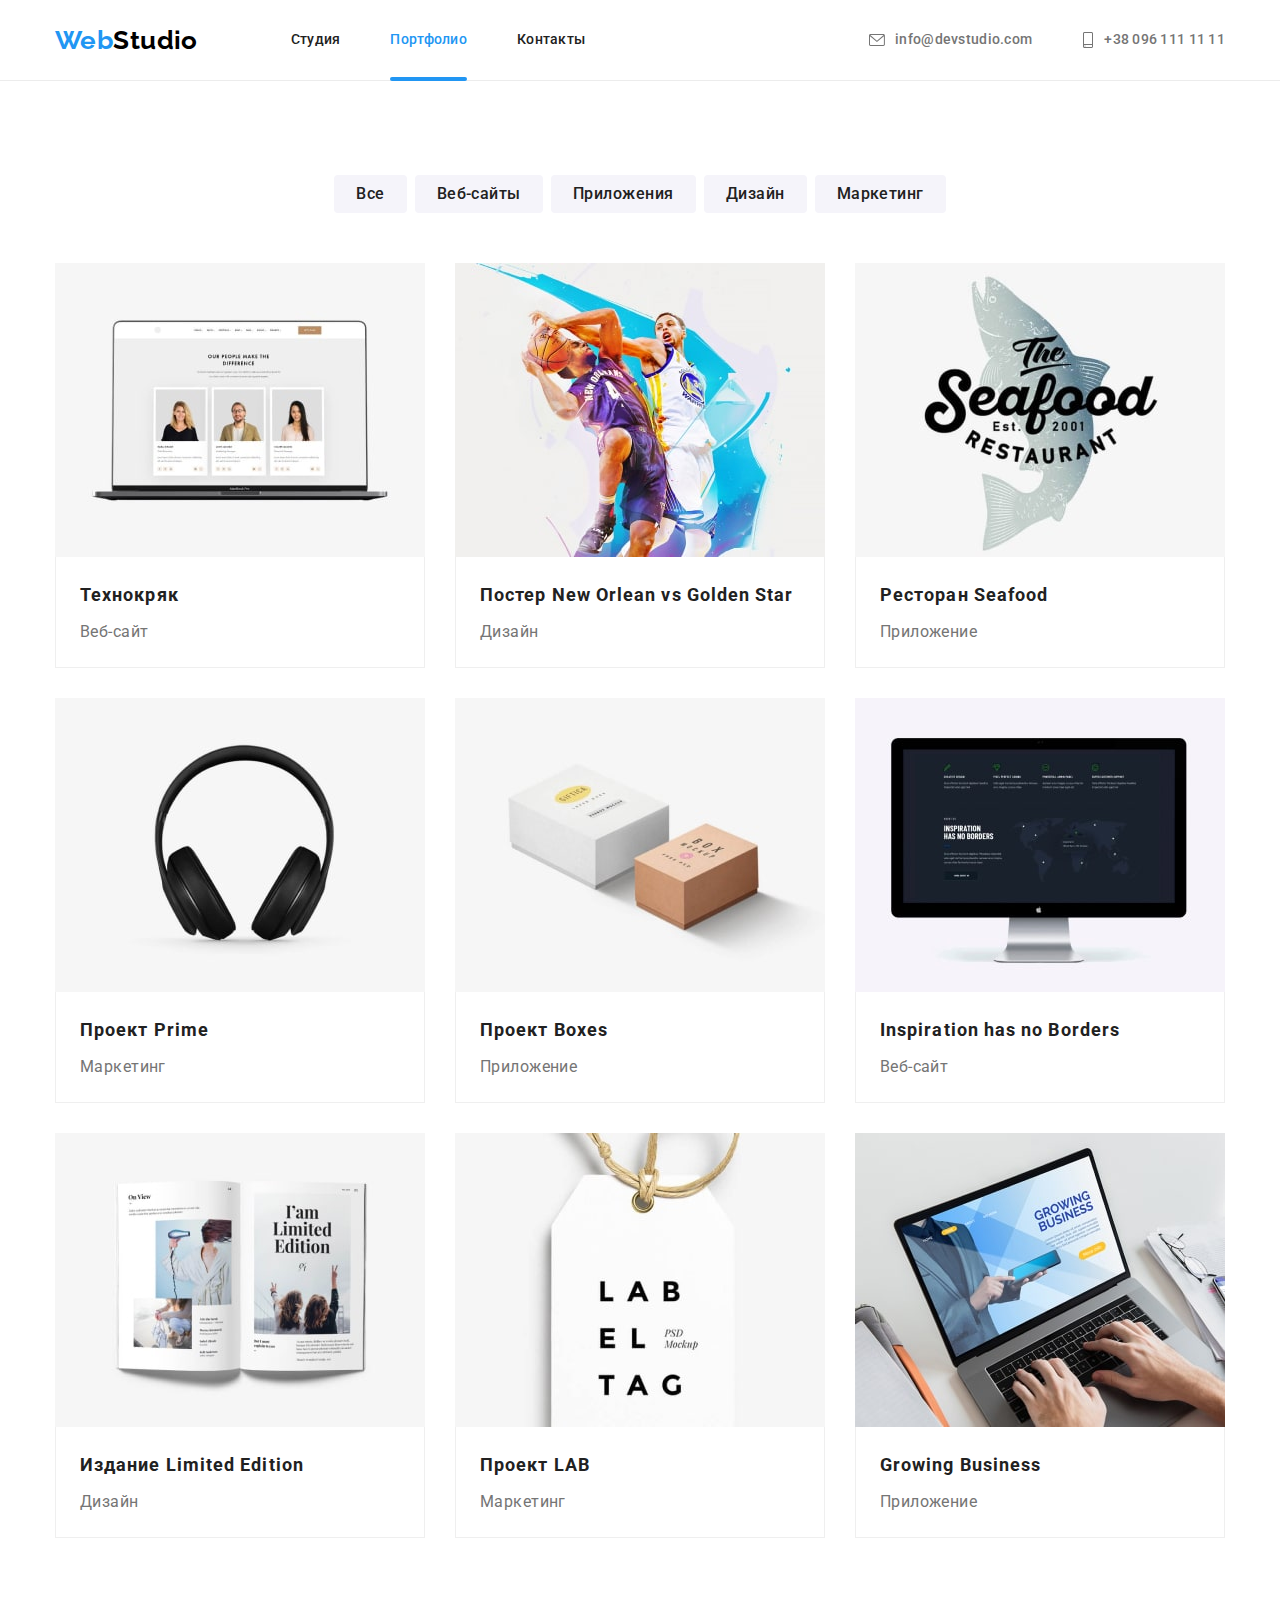
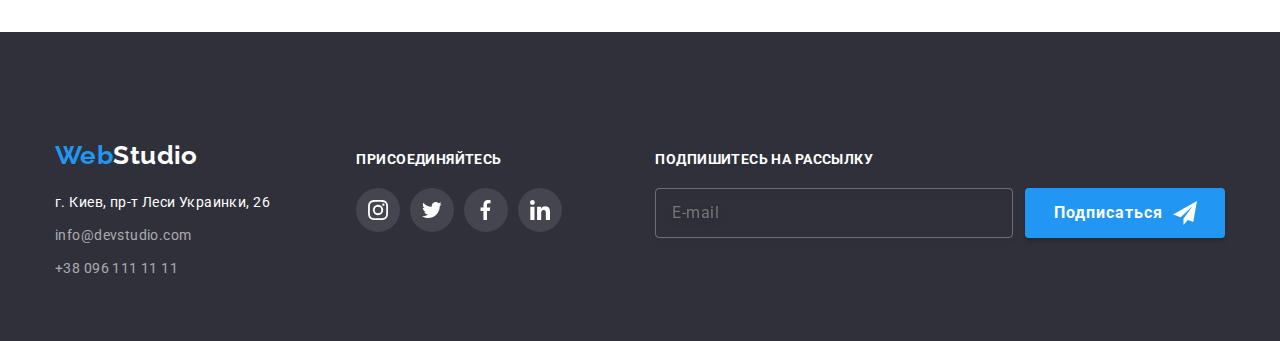
==== commit 00de97fb: "Вніс правки ментора в ДЗ" ====
--- a/portfolio.html
+++ b/portfolio.html
@@ -43,7 +43,9 @@
             <ul class="mobile-menu__list">
               <li class="mobile-menu__item"><a href="./" class="mobile-menu__link">Студия</a></li>
               <li class="mobile-menu__item">
-                <a href="./portfolio.html" class="mobile-menu__link">Портфолио</a>
+                <a href="./portfolio.html" class="mobile-menu__link mobile-menu__link--active"
+                  >Портфолио</a
+                >
               </li>
               <li class="mobile-menu__item"><a href="" class="mobile-menu__link">Контакты</a></li>
             </ul>
@@ -628,7 +630,6 @@
     </footer>
 
     <!-- Підключення js -->
-    <script src="./js/modal.js"></script>
     <script src="./js/mobile-menu.js"></script>
   </body>
 </html>
--- a/css/main.min.css
+++ b/css/main.min.css
@@ -1,2 +1,2 @@
-h1,h2,h3,h4,h5,h6,p,ul,li{margin:0}img{display:block;max-width:100%;height:auto}ul{padding:0;list-style:none}a{text-decoration:none}body{font-family:"Roboto",sans-serif;font-size:14px;letter-spacing:0.03em;color:#757575;background-color:#fff}.container{padding:0 15px;margin:0 auto}@media screen and (max-width: 480px), screen and (min-width: 480px){.container{max-width:480px}}@media screen and (min-width: 768px){.container{max-width:768px}}@media screen and (min-width: 1200px){.container{max-width:1200px}}@media screen and (min-width: 768px){.container__page-header{display:-webkit-box;display:-ms-flexbox;display:flex;-webkit-box-align:center;-ms-flex-align:center;align-items:center;-webkit-box-pack:justify;-ms-flex-pack:justify;justify-content:space-between}}.logo{font-family:"Raleway",sans-serif;font-weight:700;font-size:24px;line-height:1.19;color:#2196f3}@media screen and (min-width: 1200px){.logo{font-size:26px}}.logo__dark{color:#000}.logo__light{color:#fff}.logo__header{margin-right:0}@media screen and (min-width: 768px){.logo__header{margin-right:88px}}@media screen and (min-width: 1200px){.logo__header{margin-right:93px}}.logo__footer{display:block;margin-bottom:20px}.page-header{border-bottom:1px solid #ececec}.main-menu{height:60px;display:-webkit-box;display:-ms-flexbox;display:flex;-webkit-box-align:center;-ms-flex-align:center;align-items:center;-webkit-box-pack:justify;-ms-flex-pack:justify;justify-content:space-between}@media screen and (min-width: 768px){.main-menu{height:80px}}.menu-button{width:40px;height:32px;padding:8px;margin:0;border:none;background-color:transparent}@media screen and (min-width: 768px){.menu-button{display:none}}.menu-button__icon{width:100%;height:100%;fill:#212121}.menu-button:hover .menu-button__icon,.menu-button__icon .menu-button:focus{fill:#2196f3}.nav{display:none}@media screen and (min-width: 768px){.nav{display:block;margin-right:84px}}.nav-list{display:-webkit-inline-box;display:-ms-inline-flexbox;display:inline-flex}.nav-list__item:not(:last-child){margin-right:50px}.nav-list__link{display:block;font-weight:500;line-height:1.14;letter-spacing:0.02em;padding:32px 0;color:var(--body-title-color);-webkit-transition:color 250ms cubic-bezier(0.4, 0, 0.2, 1);transition:color 250ms cubic-bezier(0.4, 0, 0.2, 1)}.nav-list__link:hover,.nav-list__link:focus{color:#2196f3}.nav-list__link--active{position:relative;color:#2196f3}.nav-list__link--active::after{content:'';position:absolute;width:100%;height:4px;bottom:-1px;left:0;border-radius:2px;background-color:#2196f3}.contact{display:none}@media screen and (min-width: 768px){.contact{display:block}}@media screen and (min-width: 1200px){.contact{display:-webkit-box;display:-ms-flexbox;display:flex}}@media screen and (min-width: 768px){.contact__item:not(:last-child){margin-bottom:10px}}@media screen and (min-width: 1200px){.contact__item:not(:last-child){margin-right:50px;margin-bottom:0}}@media screen and (min-width: 768px){.contact__link{display:-webkit-box;display:-ms-flexbox;display:flex;-webkit-box-align:center;-ms-flex-align:center;align-items:center;color:#757575;font-size:12px;font-weight:500;line-height:1.14;letter-spacing:0.02em;-webkit-transition:color 250ms cubic-bezier(0.4, 0, 0.2, 1);transition:color 250ms cubic-bezier(0.4, 0, 0.2, 1)}}@media screen and (min-width: 1200px){.contact__link{font-size:14px;padding:32px 0}}.contact__link:hover .contact__icon,.contact__link:focus .contact__icon{fill:#2196f3}.contact__link:hover,.contact__link:focus{color:#2196f3}.contact__icon{margin-right:10px;fill:currentColor;-webkit-transition:fill 250ms cubic-bezier(0.4, 0, 0.2, 1);transition:fill 250ms cubic-bezier(0.4, 0, 0.2, 1)}.contact__icon--mail{width:16px;height:12px}.contact__icon--phone{width:12px;height:16px}.mobile-menu{position:fixed;top:0;left:0;width:100vw;height:100%;padding:48px 40px;z-index:100;-webkit-transform:translate(0, 0);transform:translate(0, 0);-webkit-transition:visibility 250ms cubic-bezier(0.4, 0, 0.2, 1),-webkit-transform 250ms cubic-bezier(0.4, 0, 0.2, 1);transition:visibility 250ms cubic-bezier(0.4, 0, 0.2, 1),-webkit-transform 250ms cubic-bezier(0.4, 0, 0.2, 1);transition:transform 250ms cubic-bezier(0.4, 0, 0.2, 1),visibility 250ms cubic-bezier(0.4, 0, 0.2, 1);transition:transform 250ms cubic-bezier(0.4, 0, 0.2, 1),visibility 250ms cubic-bezier(0.4, 0, 0.2, 1),-webkit-transform 250ms cubic-bezier(0.4, 0, 0.2, 1);display:-webkit-box;display:-ms-flexbox;display:flex;-webkit-box-orient:vertical;-webkit-box-direction:normal;-ms-flex-direction:column;flex-direction:column;-webkit-box-pack:justify;-ms-flex-pack:justify;justify-content:space-between;background:#ffffff;-webkit-box-shadow:0px 4px 8px rgba(0,0,0,0.04),0px 2px 4px rgba(0,0,0,0.08),0px 1px 3px rgba(0,0,0,0.16);box-shadow:0px 4px 8px rgba(0,0,0,0.04),0px 2px 4px rgba(0,0,0,0.08),0px 1px 3px rgba(0,0,0,0.16)}@media screen and (max-width: 479px){.mobile-menu{padding:32px 24px}}.mobile-menu.is-open{pointer-events:none;visibility:hidden;-webkit-transform:translate(100%, 0);transform:translate(100%, 0)}@media screen and (min-width: 768px){.mobile-menu{display:none}}.mobile-menu__button{position:absolute;right:15px;top:14px;padding:8px;width:40px;height:32px;margin:0;border:none;background-color:transparent}.mobile-menu__icon{width:100%;height:100%;fill:#212121}.mobile-menu__button:hover .mobile-menu__icon,.mobile-menu__button:focus .mobile-menu__icon{fill:#2196f3}.mobile-menu__item:not(:last-child){margin-bottom:32px}.mobile-menu__link{font-weight:500;font-size:40px;line-height:1.18;text-align:center;letter-spacing:0.02em;color:#212121}.mobile-menu__link:hover,.mobile-menu__link:focus{color:#2196f3}.mobile-menu-footer{display:-webkit-box;display:-ms-flexbox;display:flex;-webkit-box-orient:vertical;-webkit-box-direction:normal;-ms-flex-direction:column;flex-direction:column}.mobile-menu-footer__tel{margin-bottom:32px;font-weight:500;font-size:34px;line-height:1.25;letter-spacing:0.02em;color:#2196f3}@media screen and (max-width: 479px){.mobile-menu-footer__tel{font-size:30px}}.mobile-menu-footer__mail{margin-bottom:64px;font-weight:500;font-size:24px;line-height:1.17;letter-spacing:0.02em;color:#757575}.mobile-menu-footer__list{display:-webkit-box;display:-ms-flexbox;display:flex;-webkit-box-align:center;-ms-flex-align:center;align-items:center}.mobile-menu-footer__item:not(:last-child){border-right:1px solid rgba(33,33,33,0.2)}.mobile-menu-footer__link{padding:10px;font-weight:500;font-size:18px;line-height:1.22;letter-spacing:0.02em;color:#2196f3}@media screen and (max-width: 479px){.mobile-menu-footer__link{font-size:14px;padding:6px}}.mobile-menu-footer__link--nopadding{padding-left:0px}.hero{background:-webkit-gradient(linear, left top, left bottom, from(rgba(47,48,58,0.4)), to(rgba(47,48,58,0.4))),url("../images/hero/Header-mob@1-min.jpg");background:linear-gradient(rgba(47,48,58,0.4), rgba(47,48,58,0.4)),url("../images/hero/Header-mob@1-min.jpg");background-repeat:no-repeat;background-position:center;margin:0 auto}@media (min-device-pixel-ratio: 2), (-webkit-min-device-pixel-ratio: 2), (min-resolution: 192dpi), (min-resolution: 2dppx){.hero{background:-webkit-gradient(linear, left top, left bottom, from(rgba(47,48,58,0.4)), to(rgba(47,48,58,0.4))),url("../images/hero/Header-mob@2-min.jpg");background:linear-gradient(rgba(47,48,58,0.4), rgba(47,48,58,0.4)),url("../images/hero/Header-mob@2-min.jpg")}}@media screen and (max-width: 480px), screen and (min-width: 480px){.hero{padding-top:118px;padding-bottom:118px;background-size:cover;background-repeat:no-repeat}}@media screen and (min-width: 768px){.hero{background:-webkit-gradient(linear, left top, left bottom, from(rgba(47,48,58,0.4)), to(rgba(47,48,58,0.4))),url("../images/hero/Header-tab@1-min.jpg");background:linear-gradient(rgba(47,48,58,0.4), rgba(47,48,58,0.4)),url("../images/hero/Header-tab@1-min.jpg");background-size:cover;background-repeat:no-repeat}}@media screen and (min-width: 768px) and (min-device-pixel-ratio: 2), screen and (min-width: 768px) and (-webkit-min-device-pixel-ratio: 2), screen and (min-width: 768px) and (min-resolution: 192dpi), screen and (min-width: 768px) and (min-resolution: 2dppx){.hero{background:-webkit-gradient(linear, left top, left bottom, from(rgba(47,48,58,0.4)), to(rgba(47,48,58,0.4))),url(../images/hero/Header-tab@2-min.jpg);background:linear-gradient(rgba(47,48,58,0.4), rgba(47,48,58,0.4)),url(../images/hero/Header-tab@2-min.jpg)}}@media screen and (min-width: 1200px){.hero{padding-top:200px;padding-bottom:200px;background-size:1600px;max-width:1600px;background:-webkit-gradient(linear, left top, left bottom, from(rgba(47,48,58,0.4)), to(rgba(47,48,58,0.4))),url(../images/hero/Header-desc@1-min.jpg);background:linear-gradient(rgba(47,48,58,0.4), rgba(47,48,58,0.4)),url(../images/hero/Header-desc@1-min.jpg)}}@media screen and (min-width: 1200px) and (min-device-pixel-ratio: 2), screen and (min-width: 1200px) and (-webkit-min-device-pixel-ratio: 2), screen and (min-width: 1200px) and (min-resolution: 192dpi), screen and (min-width: 1200px) and (min-resolution: 2dppx){.hero{background:-webkit-gradient(linear, left top, left bottom, from(rgba(47,48,58,0.4)), to(rgba(47,48,58,0.4))),url(../images/hero/Header-desc@2-min.jpg);background:linear-gradient(rgba(47,48,58,0.4), rgba(47,48,58,0.4)),url(../images/hero/Header-desc@2-min.jpg)}}.hero .container{text-align:center}.hero__title{margin-bottom:30px;font-weight:900;text-align:center;letter-spacing:0.06em;text-transform:uppercase;color:#fff}@media screen and (max-width: 480px), screen and (min-width: 480px){.hero__title{font-size:26px;line-height:42px}}@media screen and (min-width: 1200px){.hero__title{font-size:44px;line-height:1.36}}.btn{border:none;border-radius:4px;font-family:inherit;font-weight:500;font-size:16px;line-height:1.63;text-align:center;letter-spacing:0.03em;color:#212121;background-color:#f5f4fa;cursor:pointer;-webkit-transition:background-color 250ms cubic-bezier(0.4, 0, 0.2, 1),color 250ms cubic-bezier(0.4, 0, 0.2, 1),-webkit-box-shadow 250ms cubic-bezier(0.4, 0, 0.2, 1);transition:background-color 250ms cubic-bezier(0.4, 0, 0.2, 1),color 250ms cubic-bezier(0.4, 0, 0.2, 1),-webkit-box-shadow 250ms cubic-bezier(0.4, 0, 0.2, 1);transition:background-color 250ms cubic-bezier(0.4, 0, 0.2, 1),color 250ms cubic-bezier(0.4, 0, 0.2, 1),box-shadow 250ms cubic-bezier(0.4, 0, 0.2, 1);transition:background-color 250ms cubic-bezier(0.4, 0, 0.2, 1),color 250ms cubic-bezier(0.4, 0, 0.2, 1),box-shadow 250ms cubic-bezier(0.4, 0, 0.2, 1),-webkit-box-shadow 250ms cubic-bezier(0.4, 0, 0.2, 1)}.btn__hero{padding:10px 32px;font-weight:700;line-height:1.87;letter-spacing:0.06em;color:#fff;background-color:#2196f3;-webkit-box-shadow:0px 4px 4px rgba(0,0,0,0.15);box-shadow:0px 4px 4px rgba(0,0,0,0.15)}.btn__hero:hover,.btn__hero:focus{background:#188ce8}.section{padding-top:60px;padding-bottom:60px}@media screen and (min-width: 1200px){.section{padding-top:94px;padding-bottom:94px}}.section--hidden{display:none}@media screen and (min-width: 1200px){.section--hidden{display:block}}.section--nopaddingtop{padding-top:0}.section--team-bcg{background-color:#f5f4fa}.section__title{margin-bottom:30px;font-weight:700;line-height:1.17;text-align:center;color:#212121}@media screen and (max-width: 480px), screen and (min-width: 480px){.section__title{font-size:28px}}@media screen and (min-width: 1200px){.section__title{margin-bottom:50px;font-size:36px}}.visually-hidden{position:absolute;width:1px;height:1px;margin:-1px;border:0;padding:0;white-space:nowrap;-webkit-clip-path:inset(100%);clip-path:inset(100%);clip:rect(0 0 0 0);overflow:hidden}.advantages{display:block}@media screen and (min-width: 768px){.advantages{display:-webkit-box;display:-ms-flexbox;display:flex;-ms-flex-wrap:wrap;flex-wrap:wrap;-webkit-box-pack:center;-ms-flex-pack:center;justify-content:center;margin-top:-30px;margin-left:-30px}}.advantages__item{max-width:450px}.advantages__item:not(:last-child){margin-bottom:30px}@media screen and (min-width: 768px){.advantages__item{-ms-flex-preferred-size:calc((100% - 60px) / 2);flex-basis:calc((100% - 60px) / 2);margin-top:30px;margin-left:30px}.advantages__item:not(:last-child){margin-bottom:0}}@media screen and (min-width: 1200px){.advantages__item{-ms-flex-preferred-size:calc((100% - 120px) / 4);flex-basis:calc((100% - 120px) / 4)}}.advantages__img-bcg{display:-webkit-box;display:-ms-flexbox;display:flex;-webkit-box-align:center;-ms-flex-align:center;align-items:center;-webkit-box-pack:center;-ms-flex-pack:center;justify-content:center;height:120px;margin-bottom:30px;background-color:#f5f4fa;border-radius:4px}.advantages__img{width:70px;height:70px}.advantages__title{margin-bottom:10px;font-size:14px;font-weight:700;line-height:1.14;text-transform:uppercase;text-align:center;color:#212121}@media screen and (min-width: 768px){.advantages__title{text-align:left}}.advantages__desc{line-height:1.71}@media screen and (min-width: 1200px){.activity{display:-webkit-box;display:-ms-flexbox;display:flex}}.activity__item{position:relative}.activity__item:not(:last-child){margin-right:30px}.activity__title{position:absolute;bottom:0;left:0;display:-webkit-box;display:-ms-flexbox;display:flex;-webkit-box-align:center;-ms-flex-align:center;align-items:center;-webkit-box-pack:center;-ms-flex-pack:center;justify-content:center;width:100%;height:70px;font-size:14px;text-transform:uppercase;color:#fff;background-color:rgba(47,48,58,0.8)}@media screen and (min-width: 768px){.team{display:-webkit-box;display:-ms-flexbox;display:flex;-ms-flex-wrap:wrap;flex-wrap:wrap;-webkit-box-pack:center;-ms-flex-pack:center;justify-content:center;margin-top:-30px;margin-left:-30px}}.team__item{border-radius:0 0 4px 4px;background-color:#fff;-webkit-box-shadow:0px 1px 3px rgba(0,0,0,0.12),0px 1px 1px rgba(0,0,0,0.14),0px 2px 1px rgba(0,0,0,0.2);box-shadow:0px 1px 3px rgba(0,0,0,0.12),0px 1px 1px rgba(0,0,0,0.14),0px 2px 1px rgba(0,0,0,0.2)}@media screen and (max-width: 480px), screen and (min-width: 480px){.team__item:not(:last-child){margin-bottom:30px}}@media screen and (min-width: 768px){.team__item{-ms-flex-preferred-size:calc((100% - 60px) / 2);flex-basis:calc((100% - 60px) / 2);margin-top:30px;margin-left:30px}.team__item:not(:last-child){margin-bottom:0}}@media screen and (min-width: 1200px){.team__item{-ms-flex-preferred-size:calc((100% - 120px) / 4);flex-basis:calc((100% - 120px) / 4)}}.team__img{width:100%}.team__div-desc{padding-top:30px;padding-bottom:24px}@media screen and (min-width: 1200px){.team__div-desc{padding-bottom:30px}}.team__title{font-size:16px;line-height:1.19;text-align:center;margin-bottom:10px;font-weight:500;color:#212121}.team__desc{font-size:16px;line-height:1.19;text-align:center;margin-bottom:16px}.social{display:-webkit-box;display:-ms-flexbox;display:flex;-webkit-box-pack:center;-ms-flex-pack:center;justify-content:center}.social__item{width:44px;height:44px}.social__item:not(:last-child){margin-right:10px}.social__link{display:-webkit-box;display:-ms-flexbox;display:flex;-webkit-box-align:center;-ms-flex-align:center;align-items:center;-webkit-box-pack:center;-ms-flex-pack:center;justify-content:center;width:100%;height:100%;border-radius:50%;-webkit-transition:background-color 250ms cubic-bezier(0.4, 0, 0.2, 1);transition:background-color 250ms cubic-bezier(0.4, 0, 0.2, 1)}.social__link:hover,.social__link:focus{background-color:#2196f3}.social__icon{width:20px;height:20px;fill:#afb1b8;-webkit-transition:fill 250ms cubic-bezier(0.4, 0, 0.2, 1);transition:fill 250ms cubic-bezier(0.4, 0, 0.2, 1)}.social__link:hover .social__icon,.social__link:focus .social__icon{fill:#fff}.social__footer{background-color:rgba(255,255,255,0.1)}.social__icon--light{fill:#fff}.clients{display:-webkit-box;display:-ms-flexbox;display:flex;-ms-flex-wrap:wrap;flex-wrap:wrap;-webkit-box-pack:center;-ms-flex-pack:center;justify-content:center;margin-top:-30px;margin-left:-30px}.clients__item{height:92px}@media screen and (max-width: 480px), screen and (min-width: 480px){.clients__item{-ms-flex-preferred-size:calc((100% - 60px) / 2);flex-basis:calc((100% - 60px) / 2);margin-top:30px;margin-left:30px}}@media screen and (min-width: 768px){.clients__item{-ms-flex-preferred-size:calc((100% - 90px) / 3);flex-basis:calc((100% - 90px) / 3)}}@media screen and (min-width: 1200px){.clients__item{-ms-flex-preferred-size:calc((100% - 180px) / 6);flex-basis:calc((100% - 180px) / 6)}}.clients__link{display:-webkit-box;display:-ms-flexbox;display:flex;-webkit-box-pack:center;-ms-flex-pack:center;justify-content:center;-webkit-box-align:center;-ms-flex-align:center;align-items:center;width:100%;height:100%;border:1px solid #afb1b8;border-radius:4px;-webkit-transition:border 250ms cubic-bezier(0.4, 0, 0.2, 1);transition:border 250ms cubic-bezier(0.4, 0, 0.2, 1)}.clients__link:hover,.clients__link:focus{border-color:#2196f3}.clients__logo{width:106px;height:60px;fill:#afb1b8;-webkit-transition:fill 250ms cubic-bezier(0.4, 0, 0.2, 1);transition:fill 250ms cubic-bezier(0.4, 0, 0.2, 1)}.clients__link:hover .clients__logo,.clients__link:focus .clients__logo{fill:#2196f3}.footer{padding-top:60px;padding-bottom:60px;background-color:#2f303a}@media screen and (max-width: 480px), screen and (min-width: 480px){.footer{text-align:center}}@media screen and (min-width: 1200px){.footer{text-align:left}}.footer_address-box{margin-bottom:60px}@media screen and (min-width: 1200px){.footer_address-box{margin-bottom:0;margin-right:70px;-webkit-box-flex:1;-ms-flex-positive:1;flex-grow:1}}.address{font-style:normal}.address__link{display:block;line-height:1.71;color:#fff}.address__link--contacts{color:rgba(255,255,255,0.6)}.address__item:not(:last-child){margin-bottom:8px}@media screen and (min-width: 1200px){.address__item:not(:last-child){margin-bottom:9px}}@media screen and (min-width: 768px){.container__footer{display:-webkit-box;display:-ms-flexbox;display:flex;-ms-flex-wrap:wrap;flex-wrap:wrap;-ms-flex-pack:distribute;justify-content:space-around;-webkit-box-align:baseline;-ms-flex-align:baseline;align-items:baseline}}.footer__social-box{margin-bottom:60px}@media screen and (min-width: 1200px){.footer__social-box{margin-bottom:0px;margin-right:93px}}.footer__title{margin-bottom:20px;font-size:14px;line-height:1.14;text-transform:uppercase;color:#fff}.footer__form{display:-webkit-box;display:-ms-flexbox;display:flex;-webkit-box-orient:vertical;-webkit-box-direction:normal;-ms-flex-direction:column;flex-direction:column;-webkit-box-align:center;-ms-flex-align:center;align-items:center}@media screen and (min-width: 1200px){.footer__form{-webkit-box-orient:horizontal;-webkit-box-direction:normal;-ms-flex-direction:row;flex-direction:row}}@media screen and (min-width: 1200px){.footer__form-label{margin-right:12px}}.footer__form-input{width:300px;height:50px;padding:15px 16px;font-size:16px;line-height:1.25;letter-spacing:0.03em;color:rgba(255,255,255,0.6);background-color:transparent;border:1px solid rgba(255,255,255,0.3);-webkit-filter:drop-shadow(0px 4px 4px rgba(0,0,0,0.15));filter:drop-shadow(0px 4px 4px rgba(0,0,0,0.15));border-radius:4px;-webkit-transition:border-color 250ms cubic-bezier(0.4, 0, 0.2, 1);transition:border-color 250ms cubic-bezier(0.4, 0, 0.2, 1)}.footer__form-input:focus-within{outline:none;border-color:#2196f3}.footer__form-input:not(:placeholder-shown){border-color:#2196f3;color:#fff}@media screen and (max-width: 480px), screen and (min-width: 480px){.footer__form-input{margin-bottom:20px}}@media screen and (min-width: 480px){.footer__form-input{width:450px}}@media screen and (min-width: 1200px){.footer__form-input{width:358px;margin-bottom:0px}}.footer__btn-send{display:-webkit-box;display:-ms-flexbox;display:flex;-webkit-box-align:center;-ms-flex-align:center;align-items:center;text-align:center;padding:10px 28px 10px 29px;font-weight:700;font-size:16px;line-height:1.87;letter-spacing:0.06em;color:#fff;background-color:#2196f3;-webkit-box-shadow:0px 4px 4px rgba(0,0,0,0.15);box-shadow:0px 4px 4px rgba(0,0,0,0.15);border-radius:4px;border:none;cursor:pointer}.footer__form-icon{width:24px;height:24px;margin-left:10px;fill:#fff}.backdrop{position:fixed;top:0;left:0;width:100%;height:100%;background-color:rgba(0,0,0,0.2);opacity:1;-webkit-transition:opacity 250ms cubic-bezier(0.4, 0, 0.2, 1);transition:opacity 250ms cubic-bezier(0.4, 0, 0.2, 1)}.backdrop.is-hidden{opacity:0;pointer-events:none;visibility:hidden}.modal{position:absolute;top:50%;left:50%;background-color:#fff;-webkit-box-shadow:0px 1px 3px rgba(0,0,0,0.12),0px 1px 1px rgba(0,0,0,0.14),0px 2px 1px rgba(0,0,0,0.2);box-shadow:0px 1px 3px rgba(0,0,0,0.12),0px 1px 1px rgba(0,0,0,0.14),0px 2px 1px rgba(0,0,0,0.2);border-radius:4px;-webkit-transform:translate(-50%, -50%) scale(1);transform:translate(-50%, -50%) scale(1);-webkit-transition:visibility 250ms cubic-bezier(0.4, 0, 0.2, 1),-webkit-transform 250ms cubic-bezier(0.4, 0, 0.2, 1);transition:visibility 250ms cubic-bezier(0.4, 0, 0.2, 1),-webkit-transform 250ms cubic-bezier(0.4, 0, 0.2, 1);transition:transform 250ms cubic-bezier(0.4, 0, 0.2, 1),visibility 250ms cubic-bezier(0.4, 0, 0.2, 1);transition:transform 250ms cubic-bezier(0.4, 0, 0.2, 1),visibility 250ms cubic-bezier(0.4, 0, 0.2, 1),-webkit-transform 250ms cubic-bezier(0.4, 0, 0.2, 1)}.backdrop.is-hidden .modal{-webkit-transform:translate(-50%, -50%) scale(0.9);transform:translate(-50%, -50%) scale(0.9)}@media screen and (max-width: 479px){.modal{width:320px;padding:25px}}@media screen and (min-width: 480px){.modal{width:450px;padding:40px}}@media screen and (min-width: 1200px){.modal{width:528px;height:581px}}.modal__close{position:absolute;top:8px;right:8px;width:30px;height:30px;display:-webkit-box;display:-ms-flexbox;display:flex;-webkit-box-align:center;-ms-flex-align:center;align-items:center;-webkit-box-pack:center;-ms-flex-pack:center;justify-content:center;background-color:transparent;border-radius:50%;border:1px solid rgba(0,0,0,0.1);cursor:pointer}.modal__close-icon{width:11px;height:11px;fill:#000;-webkit-transition:fill 250ms cubic-bezier(0.4, 0, 0.2, 1);transition:fill 250ms cubic-bezier(0.4, 0, 0.2, 1)}.modal__close:hover .modal__close-icon,.modal__close:focus .modal__close-icon{fill:#2196f3}.modal__title{margin-bottom:12px;font-size:20px;line-height:1.5;text-align:center;color:#212121}.modal__form-label{position:relative;display:block;width:100%;margin-bottom:10px}.modal__form-label--textarea{margin-bottom:20px}.modal__form-label input,.modal__form-label textarea{width:100%;border-color:rgba(33,33,33,0.2);border-width:1px;border-style:solid;border-radius:4px;-webkit-transition:border-color 250ms cubic-bezier(0.4, 0, 0.2, 1);transition:border-color 250ms cubic-bezier(0.4, 0, 0.2, 1)}.modal__form-text{margin-bottom:4px;font-size:12px;line-height:1.17;letter-spacing:0.01em;color:#757575}.modal__form-input{height:40px;padding-left:42px;padding-right:10px}.modal__form-input:focus-within{outline:none;border-color:#2196f3}.modal__form-input:not(:placeholder-shown){border-color:#2196f3;color:#212121}.modal__form-textarea{display:block;height:120px;padding:12px 16px;resize:none}.modal__form-textarea:focus-within{outline:none;border-color:#2196f3}.modal__form-textarea:not(:placeholder-shown){border-color:#2196f3;color:#212121}.modal__form-checkbox{display:-webkit-box;display:-ms-flexbox;display:flex;-webkit-box-align:center;-ms-flex-align:center;align-items:center;margin-bottom:30px;font-size:12px;line-height:1.17;letter-spacing:0.029em}@media screen and (min-width: 1200px){.modal__form-checkbox{font-size:14px;line-height:1.71;letter-spacing:0.029em}}.modal__form-icon{width:18px;height:18px;position:absolute;bottom:11px;left:12px;fill:#212121;-webkit-transition:fill 250ms cubic-bezier(0.4, 0, 0.2, 1);transition:fill 250ms cubic-bezier(0.4, 0, 0.2, 1)}.modal__form-input:focus-within+.modal__form-icon,.modal__form-input:not(:placeholder-shown)+.modal__form-icon{fill:#2196f3}.form__checkbox-icon{width:16px;height:15px;margin-right:8px;border:2px solid #212121;border-radius:2px;background-color:transparent;background-image:none;-webkit-transition:background-color 250ms cubic-bezier(0.4, 0, 0.2, 1),background-image 250ms cubic-bezier(0.4, 0, 0.2, 1);transition:background-color 250ms cubic-bezier(0.4, 0, 0.2, 1),background-image 250ms cubic-bezier(0.4, 0, 0.2, 1)}.modal__checkbox:checked+.form__checkbox-icon{background-image:url("../images/checkbox-checked.svg");background-repeat:no-repeat;background-position:center;background-color:#2196f3;border-radius:2px;border:none}.modal__checkbox{-webkit-appearance:none;-moz-appearance:none;appearance:none}.form__checkbox-link{margin-left:4px;color:#2196f3;text-decoration:underline}.btn__modal{display:block;margin:0 auto;padding:10px 32px;font-weight:700;line-height:1.87;letter-spacing:0.06em;color:#fff;background-color:#2196f3;-webkit-box-shadow:0px 4px 4px rgba(0,0,0,0.15);box-shadow:0px 4px 4px rgba(0,0,0,0.15)}.btn__modal:hover,.btn__modal:focus{background:#188ce8}.works-nav{display:-webkit-box;display:-ms-flexbox;display:flex;-ms-flex-wrap:wrap;flex-wrap:wrap}@media screen and (min-width: 768px){.works-nav{-webkit-box-pack:center;-ms-flex-pack:center;justify-content:center}}.works-nav__portfolio{margin-top:-15px;margin-bottom:40px}@media screen and (min-width: 1200px){.works-nav__portfolio{margin-bottom:50px}}.works-nav__item{margin-top:15px}.works-nav__item:not(:last-child){margin-right:8px}.btn__works{padding:6px 22px}.btn__works:active,.btn__works:hover,.btn__works:focus{background-color:#2196f3;color:#fff;-webkit-box-shadow:0px 3px 1px rgba(0,0,0,0.1),0px 1px 2px rgba(0,0,0,0.08),0px 2px 2px rgba(0,0,0,0.12);box-shadow:0px 3px 1px rgba(0,0,0,0.1),0px 1px 2px rgba(0,0,0,0.08),0px 2px 2px rgba(0,0,0,0.12)}@media screen and (min-width: 768px){.works{display:-webkit-box;display:-ms-flexbox;display:flex;-ms-flex-wrap:wrap;flex-wrap:wrap;-webkit-box-align:stretch;-ms-flex-align:stretch;align-items:stretch;margin-top:-30px;margin-left:-30px}}.works__item:not(:last-child){margin-bottom:30px}@media screen and (min-width: 768px){.works__item{-ms-flex-preferred-size:calc((100% - 60px) / 2);flex-basis:calc((100% - 60px) / 2);margin-top:30px;margin-left:30px}.works__item:not(:last-child){margin-bottom:0}}@media screen and (min-width: 1200px){.works__item{-ms-flex-preferred-size:calc((100% - 120px) / 3);flex-basis:calc((100% - 120px) / 3)}}.works__link{display:block}.works__link:hover,.works__link:focus{-webkit-box-shadow:0px 1px 1px rgba(0,0,0,0.12),0px 4px 4px rgba(0,0,0,0.06),1px 4px 6px rgba(0,0,0,0.16);box-shadow:0px 1px 1px rgba(0,0,0,0.12),0px 4px 4px rgba(0,0,0,0.06),1px 4px 6px rgba(0,0,0,0.16);cursor:pointer}.works__img{position:relative;overflow:hidden}.works__overlay{position:absolute;width:100%;height:100%;display:-webkit-box;display:-ms-flexbox;display:flex;-webkit-box-align:center;-ms-flex-align:center;align-items:center;background-color:rgba(33,150,243,0.9);-webkit-transform:translate(0, 0);transform:translate(0, 0);-webkit-transition:-webkit-transform 250ms cubic-bezier(0.4, 0, 0.2, 1);transition:-webkit-transform 250ms cubic-bezier(0.4, 0, 0.2, 1);transition:transform 250ms cubic-bezier(0.4, 0, 0.2, 1);transition:transform 250ms cubic-bezier(0.4, 0, 0.2, 1), -webkit-transform 250ms cubic-bezier(0.4, 0, 0.2, 1)}.works__link:hover .works__overlay,.works__link:focus .works__overlay{-webkit-transform:translate(0, -100%);transform:translate(0, -100%)}.works__overlay-desc{padding:24px;font-size:18px;line-height:1.56;color:#fff}.works__desc{padding:20px 24px;background:#fff;border-width:0 1px 1px 1px;border-style:solid;border-color:#efefef}.works__title{font-weight:700;font-size:18px;line-height:2;letter-spacing:0.06em;color:#212121}.works__text{display:block;font-size:16px;line-height:1.87;color:#757575}
+h1,h2,h3,h4,h5,h6,p,ul,li{margin:0}img{display:block;max-width:100%;height:auto}ul{padding:0;list-style:none}a{text-decoration:none}body{font-family:"Roboto",sans-serif;font-size:14px;letter-spacing:0.03em;color:#757575;background-color:#fff}.container{padding:0 15px;margin:0 auto}@media screen and (max-width: 480px), screen and (min-width: 480px){.container{max-width:480px}}@media screen and (min-width: 768px){.container{max-width:768px}}@media screen and (min-width: 1200px){.container{max-width:1200px}}@media screen and (min-width: 768px){.container__page-header{display:-webkit-box;display:-ms-flexbox;display:flex;-webkit-box-align:center;-ms-flex-align:center;align-items:center;-webkit-box-pack:justify;-ms-flex-pack:justify;justify-content:space-between}}.logo{font-family:"Raleway",sans-serif;font-weight:700;font-size:24px;line-height:1.19;color:#2196f3}@media screen and (min-width: 1200px){.logo{font-size:26px}}.logo__dark{color:#000}.logo__light{color:#fff}.logo__header{margin-right:0}@media screen and (min-width: 768px){.logo__header{margin-right:88px}}@media screen and (min-width: 1200px){.logo__header{margin-right:93px}}.logo__footer{display:block;margin-bottom:20px}.page-header{border-bottom:1px solid #ececec}.main-menu{height:60px;display:-webkit-box;display:-ms-flexbox;display:flex;-webkit-box-align:center;-ms-flex-align:center;align-items:center;-webkit-box-pack:justify;-ms-flex-pack:justify;justify-content:space-between}@media screen and (min-width: 768px){.main-menu{height:80px}}.menu-button{width:40px;height:32px;padding:8px;margin:0;border:none;background-color:transparent}@media screen and (min-width: 768px){.menu-button{display:none}}.menu-button__icon{width:100%;height:100%;fill:#212121}.menu-button:hover .menu-button__icon,.menu-button__icon .menu-button:focus{fill:#2196f3}.nav{display:none}@media screen and (min-width: 768px){.nav{display:block}}.nav-list{display:-webkit-inline-box;display:-ms-inline-flexbox;display:inline-flex}.nav-list__item:not(:last-child){margin-right:50px}.nav-list__link{display:block;font-weight:500;line-height:1.14;letter-spacing:0.02em;padding:32px 0;color:#212121;-webkit-transition:color 250ms cubic-bezier(0.4, 0, 0.2, 1);transition:color 250ms cubic-bezier(0.4, 0, 0.2, 1)}.nav-list__link:hover,.nav-list__link:focus{color:#2196f3}.nav-list__link--active{position:relative;color:#2196f3}.nav-list__link--active::after{content:'';position:absolute;width:100%;height:4px;bottom:-1px;left:0;border-radius:2px;background-color:#2196f3}.contact{display:none}@media screen and (min-width: 768px){.contact{display:block}}@media screen and (min-width: 1200px){.contact{display:-webkit-box;display:-ms-flexbox;display:flex}}@media screen and (min-width: 768px){.contact__item:not(:last-child){margin-bottom:10px}}@media screen and (min-width: 1200px){.contact__item:not(:last-child){margin-right:50px;margin-bottom:0}}@media screen and (min-width: 768px){.contact__link{display:-webkit-box;display:-ms-flexbox;display:flex;-webkit-box-align:center;-ms-flex-align:center;align-items:center;color:#757575;font-size:12px;font-weight:500;line-height:1.14;letter-spacing:0.02em;-webkit-transition:color 250ms cubic-bezier(0.4, 0, 0.2, 1);transition:color 250ms cubic-bezier(0.4, 0, 0.2, 1)}}@media screen and (min-width: 1200px){.contact__link{font-size:14px;padding:32px 0}}.contact__link:hover .contact__icon,.contact__link:focus .contact__icon{fill:#2196f3}.contact__link:hover,.contact__link:focus{color:#2196f3}.contact__icon{margin-right:10px;fill:currentColor;-webkit-transition:fill 250ms cubic-bezier(0.4, 0, 0.2, 1);transition:fill 250ms cubic-bezier(0.4, 0, 0.2, 1)}.contact__icon--mail{width:16px;height:12px}.contact__icon--phone{width:12px;height:16px}.mobile-menu{position:fixed;top:0;left:0;width:100vw;height:100%;padding:48px 40px;z-index:100;-webkit-transform:translate(0, 0);transform:translate(0, 0);-webkit-transition:visibility 250ms cubic-bezier(0.4, 0, 0.2, 1),-webkit-transform 250ms cubic-bezier(0.4, 0, 0.2, 1);transition:visibility 250ms cubic-bezier(0.4, 0, 0.2, 1),-webkit-transform 250ms cubic-bezier(0.4, 0, 0.2, 1);transition:transform 250ms cubic-bezier(0.4, 0, 0.2, 1),visibility 250ms cubic-bezier(0.4, 0, 0.2, 1);transition:transform 250ms cubic-bezier(0.4, 0, 0.2, 1),visibility 250ms cubic-bezier(0.4, 0, 0.2, 1),-webkit-transform 250ms cubic-bezier(0.4, 0, 0.2, 1);display:-webkit-box;display:-ms-flexbox;display:flex;-webkit-box-orient:vertical;-webkit-box-direction:normal;-ms-flex-direction:column;flex-direction:column;-webkit-box-pack:justify;-ms-flex-pack:justify;justify-content:space-between;background:#ffffff;-webkit-box-shadow:0px 4px 8px rgba(0,0,0,0.04),0px 2px 4px rgba(0,0,0,0.08),0px 1px 3px rgba(0,0,0,0.16);box-shadow:0px 4px 8px rgba(0,0,0,0.04),0px 2px 4px rgba(0,0,0,0.08),0px 1px 3px rgba(0,0,0,0.16)}@media screen and (max-width: 479px){.mobile-menu{padding:32px 24px}}.mobile-menu.is-open{pointer-events:none;visibility:hidden;-webkit-transform:translate(100%, 0);transform:translate(100%, 0)}@media screen and (min-width: 768px){.mobile-menu{display:none}}.mobile-menu__button{position:absolute;right:15px;top:14px;padding:8px;width:40px;height:32px;margin:0;border:none;background-color:transparent}.mobile-menu__icon{width:100%;height:100%;fill:#212121}.mobile-menu__button:hover .mobile-menu__icon,.mobile-menu__button:focus .mobile-menu__icon{fill:#2196f3}.mobile-menu__item:not(:last-child){margin-bottom:32px}.mobile-menu__link{font-weight:500;font-size:40px;line-height:1.18;text-align:center;letter-spacing:0.02em;color:#212121}.mobile-menu__link:hover,.mobile-menu__link:focus{color:#2196f3}.mobile-menu__link--active{color:#2196f3}.mobile-menu-footer{display:-webkit-box;display:-ms-flexbox;display:flex;-webkit-box-orient:vertical;-webkit-box-direction:normal;-ms-flex-direction:column;flex-direction:column}.mobile-menu-footer__tel{margin-bottom:32px;font-weight:500;font-size:34px;line-height:1.25;letter-spacing:0.02em;color:#2196f3}@media screen and (max-width: 479px){.mobile-menu-footer__tel{font-size:30px}}.mobile-menu-footer__mail{margin-bottom:64px;font-weight:500;font-size:24px;line-height:1.17;letter-spacing:0.02em;color:#757575}.mobile-menu-footer__list{display:-webkit-box;display:-ms-flexbox;display:flex;-webkit-box-align:center;-ms-flex-align:center;align-items:center}.mobile-menu-footer__item:not(:last-child){border-right:1px solid rgba(33,33,33,0.2)}.mobile-menu-footer__link{padding:10px;font-weight:500;font-size:18px;line-height:1.22;letter-spacing:0.02em;color:#2196f3}@media screen and (max-width: 479px){.mobile-menu-footer__link{font-size:14px;padding:6px}}.mobile-menu-footer__link--nopadding{padding-left:0px}.hero{max-width:1600px;height:400px;background:-webkit-gradient(linear, left top, left bottom, from(rgba(47,48,58,0.4)), to(rgba(47,48,58,0.4))),url(../images/hero/header-mob@1-min.jpg);background:linear-gradient(rgba(47,48,58,0.4), rgba(47,48,58,0.4)),url(../images/hero/header-mob@1-min.jpg);padding-top:118px;padding-bottom:118px;background-repeat:no-repeat;background-size:cover;background-position:center;margin:0 auto}@media (min-device-pixel-ratio: 2), (-webkit-min-device-pixel-ratio: 2), (min-resolution: 192dpi), (min-resolution: 2dppx){.hero{background:-webkit-gradient(linear, left top, left bottom, from(rgba(47,48,58,0.4)), to(rgba(47,48,58,0.4))),url(../images/hero/header-mob@2-min.jpg);background:linear-gradient(rgba(47,48,58,0.4), rgba(47,48,58,0.4)),url(../images/hero/header-mob@2-min.jpg);background-size:cover;background-repeat:no-repeat;background-position:center}}@media screen and (min-width: 768px){.hero{background:-webkit-gradient(linear, left top, left bottom, from(rgba(47,48,58,0.4)), to(rgba(47,48,58,0.4))),url(../images/hero/header-tab@1-min.jpg);background:linear-gradient(rgba(47,48,58,0.4), rgba(47,48,58,0.4)),url(../images/hero/header-tab@1-min.jpg)}}@media screen and (min-width: 768px) and (min-device-pixel-ratio: 2), screen and (min-width: 768px) and (-webkit-min-device-pixel-ratio: 2), screen and (min-width: 768px) and (min-resolution: 192dpi), screen and (min-width: 768px) and (min-resolution: 2dppx){.hero{background:-webkit-gradient(linear, left top, left bottom, from(rgba(47,48,58,0.4)), to(rgba(47,48,58,0.4))),url(../images/hero/header-tab@2-min.jpg);background:linear-gradient(rgba(47,48,58,0.4), rgba(47,48,58,0.4)),url(../images/hero/header-tab@2-min.jpg);background-size:cover;background-repeat:no-repeat;background-position:center}}@media screen and (min-width: 1200px){.hero{padding-top:200px;padding-bottom:200px;height:600px;background:-webkit-gradient(linear, left top, left bottom, from(rgba(47,48,58,0.4)), to(rgba(47,48,58,0.4))),url(../images/hero/header-desc@1-min.jpg);background:linear-gradient(rgba(47,48,58,0.4), rgba(47,48,58,0.4)),url(../images/hero/header-desc@1-min.jpg)}}@media screen and (min-width: 1200px) and (min-device-pixel-ratio: 2), screen and (min-width: 1200px) and (-webkit-min-device-pixel-ratio: 2), screen and (min-width: 1200px) and (min-resolution: 192dpi), screen and (min-width: 1200px) and (min-resolution: 2dppx){.hero{background:-webkit-gradient(linear, left top, left bottom, from(rgba(47,48,58,0.4)), to(rgba(47,48,58,0.4))),url(../images/hero/header-desc@2-min.jpg);background:linear-gradient(rgba(47,48,58,0.4), rgba(47,48,58,0.4)),url(../images/hero/header-desc@2-min.jpg);background-size:cover;background-repeat:no-repeat;background-position:center}}.hero .container{text-align:center}.hero__title{margin-bottom:30px;font-weight:900;text-align:center;letter-spacing:0.06em;text-transform:uppercase;color:#fff}@media screen and (max-width: 480px), screen and (min-width: 480px){.hero__title{font-size:26px;line-height:42px}}@media screen and (min-width: 1200px){.hero__title{font-size:44px;line-height:1.36}}.btn{border:none;border-radius:4px;font-family:inherit;font-weight:500;font-size:16px;line-height:1.63;text-align:center;letter-spacing:0.03em;color:#212121;background-color:#f5f4fa;cursor:pointer;-webkit-transition:background-color 250ms cubic-bezier(0.4, 0, 0.2, 1),color 250ms cubic-bezier(0.4, 0, 0.2, 1),-webkit-box-shadow 250ms cubic-bezier(0.4, 0, 0.2, 1);transition:background-color 250ms cubic-bezier(0.4, 0, 0.2, 1),color 250ms cubic-bezier(0.4, 0, 0.2, 1),-webkit-box-shadow 250ms cubic-bezier(0.4, 0, 0.2, 1);transition:background-color 250ms cubic-bezier(0.4, 0, 0.2, 1),color 250ms cubic-bezier(0.4, 0, 0.2, 1),box-shadow 250ms cubic-bezier(0.4, 0, 0.2, 1);transition:background-color 250ms cubic-bezier(0.4, 0, 0.2, 1),color 250ms cubic-bezier(0.4, 0, 0.2, 1),box-shadow 250ms cubic-bezier(0.4, 0, 0.2, 1),-webkit-box-shadow 250ms cubic-bezier(0.4, 0, 0.2, 1)}.btn__hero{padding:10px 32px;font-weight:700;line-height:1.87;letter-spacing:0.06em;color:#fff;background-color:#2196f3;-webkit-box-shadow:0px 4px 4px rgba(0,0,0,0.15);box-shadow:0px 4px 4px rgba(0,0,0,0.15)}.btn__hero:hover,.btn__hero:focus{background:#188ce8}.section{padding-top:60px;padding-bottom:60px}@media screen and (min-width: 1200px){.section{padding-top:94px;padding-bottom:94px}}.section--hidden{display:none}@media screen and (min-width: 1200px){.section--hidden{display:block}}.section--nopaddingtop{padding-top:0}.section--team-bcg{background-color:#f5f4fa}.section__title{margin-bottom:30px;font-weight:700;line-height:1.17;text-align:center;color:#212121}@media screen and (max-width: 480px), screen and (min-width: 480px){.section__title{font-size:28px}}@media screen and (min-width: 1200px){.section__title{margin-bottom:50px;font-size:36px}}.visually-hidden{position:absolute;width:1px;height:1px;margin:-1px;border:0;padding:0;white-space:nowrap;-webkit-clip-path:inset(100%);clip-path:inset(100%);clip:rect(0 0 0 0);overflow:hidden}.advantages{display:block}@media screen and (min-width: 768px){.advantages{display:-webkit-box;display:-ms-flexbox;display:flex;-ms-flex-wrap:wrap;flex-wrap:wrap;-webkit-box-pack:center;-ms-flex-pack:center;justify-content:center;margin-top:-30px;margin-left:-30px}}.advantages__item{max-width:450px}.advantages__item:not(:last-child){margin-bottom:30px}@media screen and (min-width: 768px){.advantages__item{-ms-flex-preferred-size:calc((100% - 60px) / 2);flex-basis:calc((100% - 60px) / 2);margin-top:30px;margin-left:30px}.advantages__item:not(:last-child){margin-bottom:0}}@media screen and (min-width: 1200px){.advantages__item{-ms-flex-preferred-size:calc((100% - 120px) / 4);flex-basis:calc((100% - 120px) / 4)}}.advantages__img-bcg{display:-webkit-box;display:-ms-flexbox;display:flex;-webkit-box-align:center;-ms-flex-align:center;align-items:center;-webkit-box-pack:center;-ms-flex-pack:center;justify-content:center;height:120px;margin-bottom:30px;background-color:#f5f4fa;border-radius:4px}.advantages__img{width:70px;height:70px}.advantages__title{margin-bottom:10px;font-size:14px;font-weight:700;line-height:1.14;text-transform:uppercase;text-align:center;color:#212121}@media screen and (min-width: 768px){.advantages__title{text-align:left}}.advantages__desc{line-height:1.71}@media screen and (min-width: 1200px){.activity{display:-webkit-box;display:-ms-flexbox;display:flex}}.activity__item{position:relative}.activity__item:not(:last-child){margin-right:30px}.activity__title{position:absolute;bottom:0;left:0;display:-webkit-box;display:-ms-flexbox;display:flex;-webkit-box-align:center;-ms-flex-align:center;align-items:center;-webkit-box-pack:center;-ms-flex-pack:center;justify-content:center;width:100%;height:70px;font-size:14px;text-transform:uppercase;color:#fff;background-color:rgba(47,48,58,0.8)}@media screen and (min-width: 768px){.team{display:-webkit-box;display:-ms-flexbox;display:flex;-ms-flex-wrap:wrap;flex-wrap:wrap;-webkit-box-pack:center;-ms-flex-pack:center;justify-content:center;margin-top:-30px;margin-left:-30px}}.team__item{border-radius:0 0 4px 4px;background-color:#fff;-webkit-box-shadow:0px 1px 3px rgba(0,0,0,0.12),0px 1px 1px rgba(0,0,0,0.14),0px 2px 1px rgba(0,0,0,0.2);box-shadow:0px 1px 3px rgba(0,0,0,0.12),0px 1px 1px rgba(0,0,0,0.14),0px 2px 1px rgba(0,0,0,0.2)}@media screen and (max-width: 480px), screen and (min-width: 480px){.team__item:not(:last-child){margin-bottom:30px}}@media screen and (min-width: 768px){.team__item{-ms-flex-preferred-size:calc((100% - 60px) / 2);flex-basis:calc((100% - 60px) / 2);margin-top:30px;margin-left:30px}.team__item:not(:last-child){margin-bottom:0}}@media screen and (min-width: 1200px){.team__item{-ms-flex-preferred-size:calc((100% - 120px) / 4);flex-basis:calc((100% - 120px) / 4)}}.team__img{width:100%}.team__div-desc{padding-top:30px;padding-bottom:24px}@media screen and (min-width: 1200px){.team__div-desc{padding-bottom:30px}}.team__title{font-size:16px;line-height:1.19;text-align:center;margin-bottom:10px;font-weight:500;color:#212121}.team__desc{font-size:16px;line-height:1.19;text-align:center;margin-bottom:16px}.social{display:-webkit-box;display:-ms-flexbox;display:flex;-webkit-box-pack:center;-ms-flex-pack:center;justify-content:center}.social__item{width:44px;height:44px}.social__item:not(:last-child){margin-right:10px}.social__link{display:-webkit-box;display:-ms-flexbox;display:flex;-webkit-box-align:center;-ms-flex-align:center;align-items:center;-webkit-box-pack:center;-ms-flex-pack:center;justify-content:center;width:100%;height:100%;border-radius:50%;-webkit-transition:background-color 250ms cubic-bezier(0.4, 0, 0.2, 1);transition:background-color 250ms cubic-bezier(0.4, 0, 0.2, 1)}.social__link:hover,.social__link:focus{background-color:#2196f3}.social__icon{width:20px;height:20px;fill:#afb1b8;-webkit-transition:fill 250ms cubic-bezier(0.4, 0, 0.2, 1);transition:fill 250ms cubic-bezier(0.4, 0, 0.2, 1)}.social__link:hover .social__icon,.social__link:focus .social__icon{fill:#fff}.social__footer{background-color:rgba(255,255,255,0.1)}.social__icon--light{fill:#fff}.clients{display:-webkit-box;display:-ms-flexbox;display:flex;-ms-flex-wrap:wrap;flex-wrap:wrap;-webkit-box-pack:center;-ms-flex-pack:center;justify-content:center;margin-top:-30px;margin-left:-30px}.clients__item{height:92px}@media screen and (max-width: 480px), screen and (min-width: 480px){.clients__item{-ms-flex-preferred-size:calc((100% - 60px) / 2);flex-basis:calc((100% - 60px) / 2);margin-top:30px;margin-left:30px}}@media screen and (min-width: 768px){.clients__item{-ms-flex-preferred-size:calc((100% - 90px) / 3);flex-basis:calc((100% - 90px) / 3)}}@media screen and (min-width: 1200px){.clients__item{-ms-flex-preferred-size:calc((100% - 180px) / 6);flex-basis:calc((100% - 180px) / 6)}}.clients__link{display:-webkit-box;display:-ms-flexbox;display:flex;-webkit-box-pack:center;-ms-flex-pack:center;justify-content:center;-webkit-box-align:center;-ms-flex-align:center;align-items:center;width:100%;height:100%;border:1px solid #afb1b8;border-radius:4px;-webkit-transition:border 250ms cubic-bezier(0.4, 0, 0.2, 1);transition:border 250ms cubic-bezier(0.4, 0, 0.2, 1)}.clients__link:hover,.clients__link:focus{border-color:#2196f3}.clients__logo{width:106px;height:60px;fill:#afb1b8;-webkit-transition:fill 250ms cubic-bezier(0.4, 0, 0.2, 1);transition:fill 250ms cubic-bezier(0.4, 0, 0.2, 1)}.clients__link:hover .clients__logo,.clients__link:focus .clients__logo{fill:#2196f3}.footer{padding-top:60px;padding-bottom:60px;background-color:#2f303a}@media screen and (max-width: 480px), screen and (min-width: 480px){.footer{text-align:center}}@media screen and (min-width: 1200px){.footer{text-align:left}}@media screen and (min-width: 1200px){.footer_address-box{margin-bottom:0;margin-right:70px;-webkit-box-flex:1;-ms-flex-positive:1;flex-grow:1}}.address{font-style:normal}.address__link{display:block;line-height:1.71;color:#fff}.address__link--contacts{color:rgba(255,255,255,0.6)}.address__item:not(:last-child){margin-bottom:8px}@media screen and (min-width: 1200px){.address__item:not(:last-child){margin-bottom:9px}}@media screen and (min-width: 768px){.container__footer{display:-webkit-box;display:-ms-flexbox;display:flex;-ms-flex-wrap:wrap;flex-wrap:wrap;-ms-flex-pack:distribute;justify-content:space-around;-webkit-box-align:baseline;-ms-flex-align:baseline;align-items:baseline}}@media screen and (min-width: 1200px){.footer__social-box{margin-bottom:0px;margin-right:93px}}.footer__title{margin-bottom:20px;font-size:14px;line-height:1.14;text-transform:uppercase;color:#fff}.footer__form-box{margin-top:60px}.footer__form{display:-webkit-box;display:-ms-flexbox;display:flex;-webkit-box-orient:vertical;-webkit-box-direction:normal;-ms-flex-direction:column;flex-direction:column;-webkit-box-align:center;-ms-flex-align:center;align-items:center}@media screen and (min-width: 1200px){.footer__form{-webkit-box-orient:horizontal;-webkit-box-direction:normal;-ms-flex-direction:row;flex-direction:row}}@media screen and (min-width: 1200px){.footer__form-label{margin-right:12px}}.footer__form-input{width:300px;height:50px;padding:15px 16px;font-size:16px;line-height:1.25;letter-spacing:0.03em;color:rgba(255,255,255,0.6);background-color:transparent;border:1px solid rgba(255,255,255,0.3);-webkit-filter:drop-shadow(0px 4px 4px rgba(0,0,0,0.15));filter:drop-shadow(0px 4px 4px rgba(0,0,0,0.15));border-radius:4px;-webkit-transition:border-color 250ms cubic-bezier(0.4, 0, 0.2, 1);transition:border-color 250ms cubic-bezier(0.4, 0, 0.2, 1)}.footer__form-input:focus-within{outline:none;border-color:#2196f3}.footer__form-input:not(:placeholder-shown){border-color:#2196f3;color:#fff}@media screen and (max-width: 480px), screen and (min-width: 480px){.footer__form-input{margin-bottom:20px}}@media screen and (min-width: 480px){.footer__form-input{width:450px}}@media screen and (min-width: 1200px){.footer__form-input{width:358px;margin-bottom:0px}}.footer__btn-send{display:-webkit-box;display:-ms-flexbox;display:flex;-webkit-box-align:center;-ms-flex-align:center;align-items:center;text-align:center;padding:10px 28px 10px 29px;font-weight:700;font-size:16px;line-height:1.87;letter-spacing:0.06em;color:#fff;background-color:#2196f3;-webkit-box-shadow:0px 4px 4px rgba(0,0,0,0.15);box-shadow:0px 4px 4px rgba(0,0,0,0.15);border-radius:4px;border:none;cursor:pointer}.footer__form-icon{width:24px;height:24px;margin-left:10px;fill:#fff}.backdrop{position:fixed;top:0;left:0;width:100%;height:100%;background-color:rgba(0,0,0,0.2);opacity:1;-webkit-transition:opacity 250ms cubic-bezier(0.4, 0, 0.2, 1);transition:opacity 250ms cubic-bezier(0.4, 0, 0.2, 1)}.backdrop.is-hidden{opacity:0;pointer-events:none;visibility:hidden}.modal{position:absolute;top:50%;left:50%;background-color:#fff;-webkit-box-shadow:0px 1px 3px rgba(0,0,0,0.12),0px 1px 1px rgba(0,0,0,0.14),0px 2px 1px rgba(0,0,0,0.2);box-shadow:0px 1px 3px rgba(0,0,0,0.12),0px 1px 1px rgba(0,0,0,0.14),0px 2px 1px rgba(0,0,0,0.2);border-radius:4px;-webkit-transform:translate(-50%, -50%) scale(1);transform:translate(-50%, -50%) scale(1);-webkit-transition:visibility 250ms cubic-bezier(0.4, 0, 0.2, 1),-webkit-transform 250ms cubic-bezier(0.4, 0, 0.2, 1);transition:visibility 250ms cubic-bezier(0.4, 0, 0.2, 1),-webkit-transform 250ms cubic-bezier(0.4, 0, 0.2, 1);transition:transform 250ms cubic-bezier(0.4, 0, 0.2, 1),visibility 250ms cubic-bezier(0.4, 0, 0.2, 1);transition:transform 250ms cubic-bezier(0.4, 0, 0.2, 1),visibility 250ms cubic-bezier(0.4, 0, 0.2, 1),-webkit-transform 250ms cubic-bezier(0.4, 0, 0.2, 1)}.backdrop.is-hidden .modal{-webkit-transform:translate(-50%, -50%) scale(0.9);transform:translate(-50%, -50%) scale(0.9)}@media screen and (max-width: 479px){.modal{width:320px;padding:25px}}@media screen and (min-width: 480px){.modal{width:450px;padding:40px}}@media screen and (min-width: 1200px){.modal{width:528px;height:581px}}.modal__close{position:absolute;top:8px;right:8px;width:30px;height:30px;display:-webkit-box;display:-ms-flexbox;display:flex;-webkit-box-align:center;-ms-flex-align:center;align-items:center;-webkit-box-pack:center;-ms-flex-pack:center;justify-content:center;background-color:transparent;border-radius:50%;border:1px solid rgba(0,0,0,0.1);cursor:pointer}.modal__close-icon{width:11px;height:11px;fill:#000;-webkit-transition:fill 250ms cubic-bezier(0.4, 0, 0.2, 1);transition:fill 250ms cubic-bezier(0.4, 0, 0.2, 1)}.modal__close:hover .modal__close-icon,.modal__close:focus .modal__close-icon{fill:#2196f3}.modal__title{margin-bottom:12px;font-size:20px;line-height:1.5;text-align:center;color:#212121}.modal__form-label{position:relative;display:block;width:100%;margin-bottom:10px}.modal__form-label--textarea{margin-bottom:20px}.modal__form-label input,.modal__form-label textarea{width:100%;border-color:rgba(33,33,33,0.2);border-width:1px;border-style:solid;border-radius:4px;-webkit-transition:border-color 250ms cubic-bezier(0.4, 0, 0.2, 1);transition:border-color 250ms cubic-bezier(0.4, 0, 0.2, 1)}.modal__form-text{margin-bottom:4px;font-size:12px;line-height:1.17;letter-spacing:0.01em;color:#757575}.modal__form-input{height:40px;padding-left:42px;padding-right:10px}.modal__form-input:focus-within{outline:none;border-color:#2196f3}.modal__form-input:not(:placeholder-shown){border-color:#2196f3;color:#212121}.modal__form-textarea{display:block;height:120px;padding:12px 16px;resize:none}.modal__form-textarea:focus-within{outline:none;border-color:#2196f3}.modal__form-textarea:not(:placeholder-shown){border-color:#2196f3;color:#212121}.modal__form-checkbox{display:-webkit-box;display:-ms-flexbox;display:flex;-webkit-box-align:center;-ms-flex-align:center;align-items:center;margin-bottom:30px;font-size:12px;line-height:1.17;letter-spacing:0.029em}@media screen and (min-width: 1200px){.modal__form-checkbox{font-size:14px;line-height:1.71;letter-spacing:0.029em}}.modal__form-icon{width:18px;height:18px;position:absolute;bottom:11px;left:12px;fill:#212121;-webkit-transition:fill 250ms cubic-bezier(0.4, 0, 0.2, 1);transition:fill 250ms cubic-bezier(0.4, 0, 0.2, 1)}.modal__form-input:focus-within+.modal__form-icon,.modal__form-input:not(:placeholder-shown)+.modal__form-icon{fill:#2196f3}.form__checkbox-icon{width:16px;height:15px;margin-right:8px;border:2px solid #212121;border-radius:2px;background-color:transparent;background-image:none;-webkit-transition:background-color 250ms cubic-bezier(0.4, 0, 0.2, 1),background-image 250ms cubic-bezier(0.4, 0, 0.2, 1);transition:background-color 250ms cubic-bezier(0.4, 0, 0.2, 1),background-image 250ms cubic-bezier(0.4, 0, 0.2, 1)}.modal__checkbox:checked+.form__checkbox-icon{background-image:url("../images/checkbox-checked.svg");background-repeat:no-repeat;background-position:center;background-color:#2196f3;border-radius:2px;border:none}.modal__checkbox{-webkit-appearance:none;-moz-appearance:none;appearance:none}.form__checkbox-link{margin-left:4px;color:#2196f3;text-decoration:underline}.btn__modal{display:block;margin:0 auto;padding:10px 32px;font-weight:700;line-height:1.87;letter-spacing:0.06em;color:#fff;background-color:#2196f3;-webkit-box-shadow:0px 4px 4px rgba(0,0,0,0.15);box-shadow:0px 4px 4px rgba(0,0,0,0.15)}.btn__modal:hover,.btn__modal:focus{background:#188ce8}.works-nav{display:-webkit-box;display:-ms-flexbox;display:flex;-ms-flex-wrap:wrap;flex-wrap:wrap}@media screen and (min-width: 768px){.works-nav{-webkit-box-pack:center;-ms-flex-pack:center;justify-content:center}}.works-nav__portfolio{margin-top:-15px;margin-bottom:40px}@media screen and (min-width: 1200px){.works-nav__portfolio{margin-bottom:50px}}.works-nav__item{margin-top:15px}.works-nav__item:not(:last-child){margin-right:8px}.btn__works{padding:6px 22px}.btn__works:active,.btn__works:hover,.btn__works:focus{background-color:#2196f3;color:#fff;-webkit-box-shadow:0px 3px 1px rgba(0,0,0,0.1),0px 1px 2px rgba(0,0,0,0.08),0px 2px 2px rgba(0,0,0,0.12);box-shadow:0px 3px 1px rgba(0,0,0,0.1),0px 1px 2px rgba(0,0,0,0.08),0px 2px 2px rgba(0,0,0,0.12)}@media screen and (min-width: 768px){.works{display:-webkit-box;display:-ms-flexbox;display:flex;-ms-flex-wrap:wrap;flex-wrap:wrap;margin-top:-30px;margin-left:-30px}}.works__item:not(:last-child){margin-bottom:30px}@media screen and (min-width: 768px){.works__item{-ms-flex-preferred-size:calc((100% - 60px) / 2);flex-basis:calc((100% - 60px) / 2);margin-top:30px;margin-left:30px}.works__item:not(:last-child){margin-bottom:0}}@media screen and (min-width: 1200px){.works__item{-ms-flex-preferred-size:calc((100% - 90px) / 3);flex-basis:calc((100% - 90px) / 3)}}.works__link{display:-webkit-box;display:-ms-flexbox;display:flex;-webkit-box-orient:vertical;-webkit-box-direction:normal;-ms-flex-direction:column;flex-direction:column;height:100%}.works__link:hover,.works__link:focus{-webkit-box-shadow:0px 1px 1px rgba(0,0,0,0.12),0px 4px 4px rgba(0,0,0,0.06),1px 4px 6px rgba(0,0,0,0.16);box-shadow:0px 1px 1px rgba(0,0,0,0.12),0px 4px 4px rgba(0,0,0,0.06),1px 4px 6px rgba(0,0,0,0.16);cursor:pointer}.works__img{position:relative;overflow:hidden}.works__overlay{position:absolute;width:100%;height:100%;display:-webkit-box;display:-ms-flexbox;display:flex;-webkit-box-align:center;-ms-flex-align:center;align-items:center;background-color:rgba(33,150,243,0.9);-webkit-transform:translate(0, 0);transform:translate(0, 0);-webkit-transition:-webkit-transform 250ms cubic-bezier(0.4, 0, 0.2, 1);transition:-webkit-transform 250ms cubic-bezier(0.4, 0, 0.2, 1);transition:transform 250ms cubic-bezier(0.4, 0, 0.2, 1);transition:transform 250ms cubic-bezier(0.4, 0, 0.2, 1), -webkit-transform 250ms cubic-bezier(0.4, 0, 0.2, 1)}.works__link:hover .works__overlay,.works__link:focus .works__overlay{-webkit-transform:translate(0, -100%);transform:translate(0, -100%)}.works__overlay-desc{padding:24px;font-size:18px;line-height:1.56;color:#fff}.works__desc{padding:20px 24px;-webkit-box-flex:1;-ms-flex-positive:1;flex-grow:1;background:#fff;border-width:0 1px 1px 1px;border-style:solid;border-color:#efefef}.works__title{margin-bottom:4px;font-weight:700;font-size:18px;line-height:2;letter-spacing:0.06em;color:#212121}.works__text{display:block;font-size:16px;line-height:1.87;color:#757575}
 /*# sourceMappingURL=main.min.css.map */